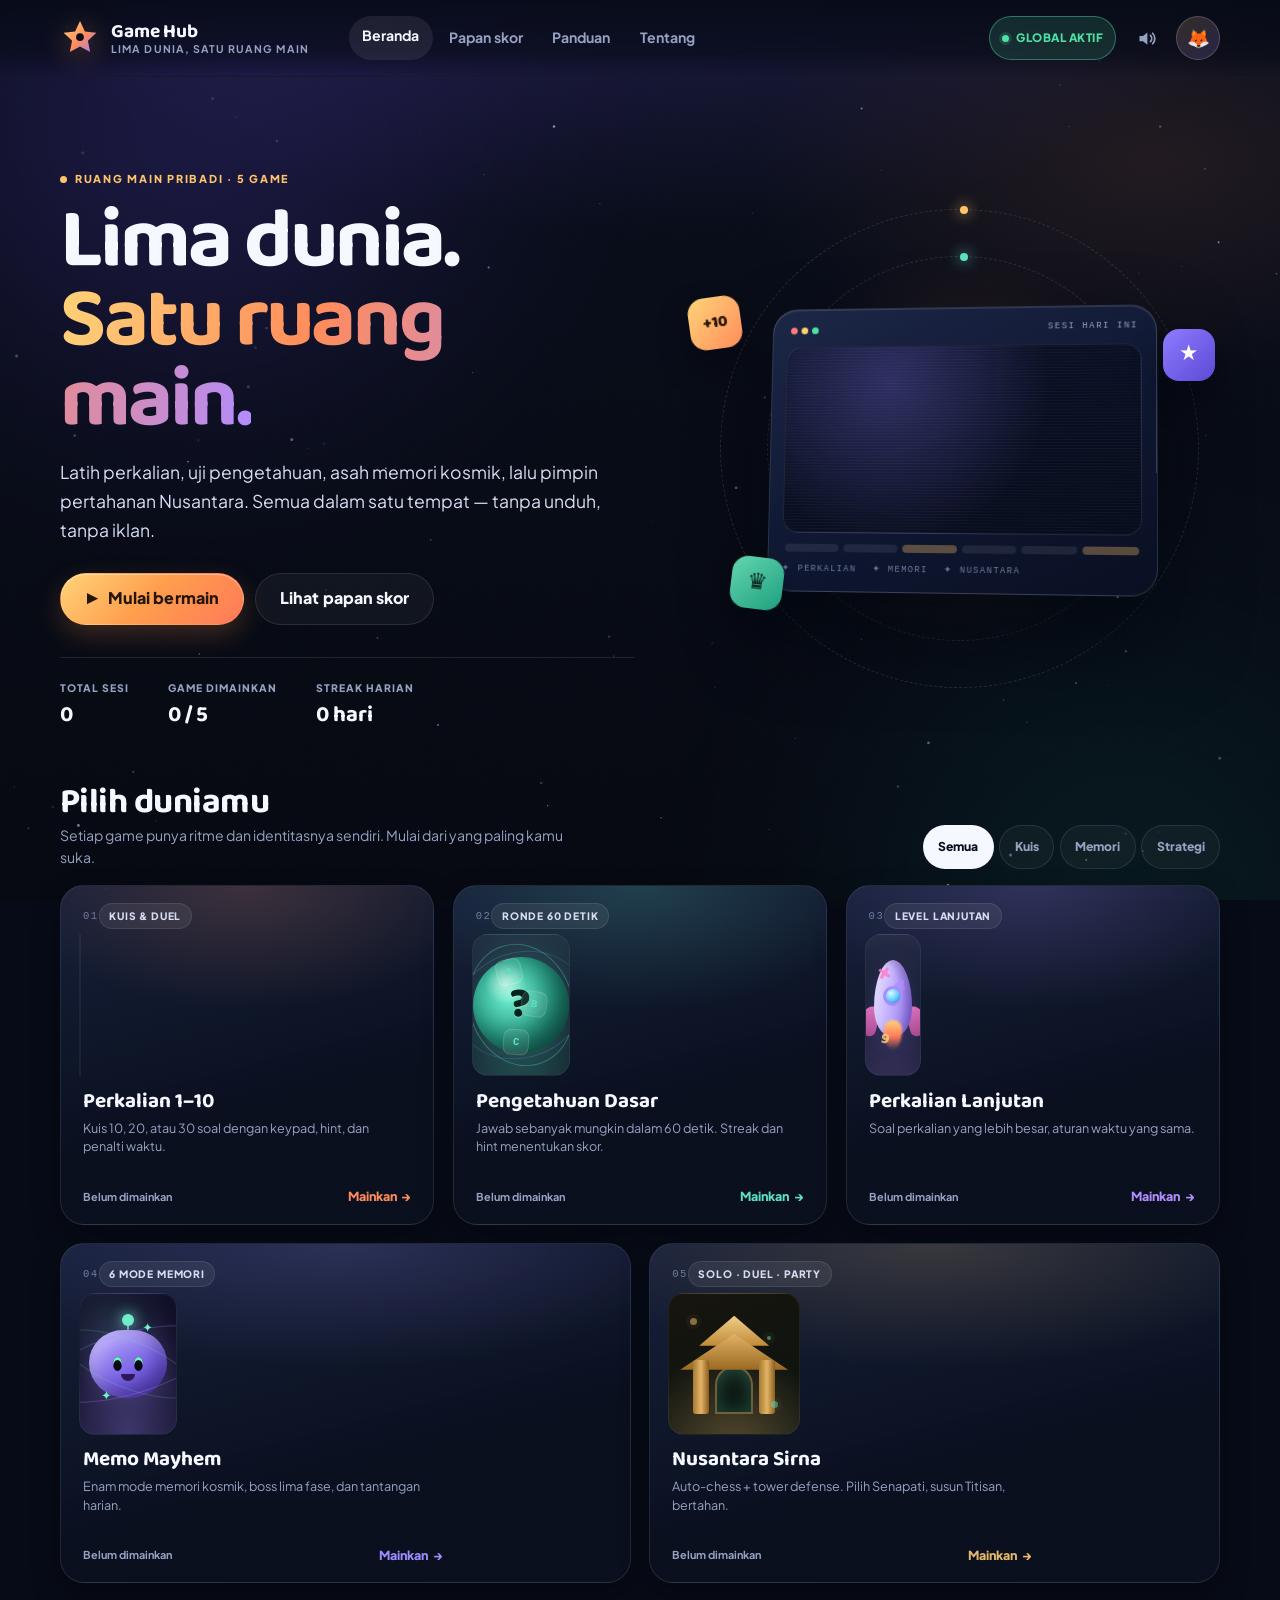
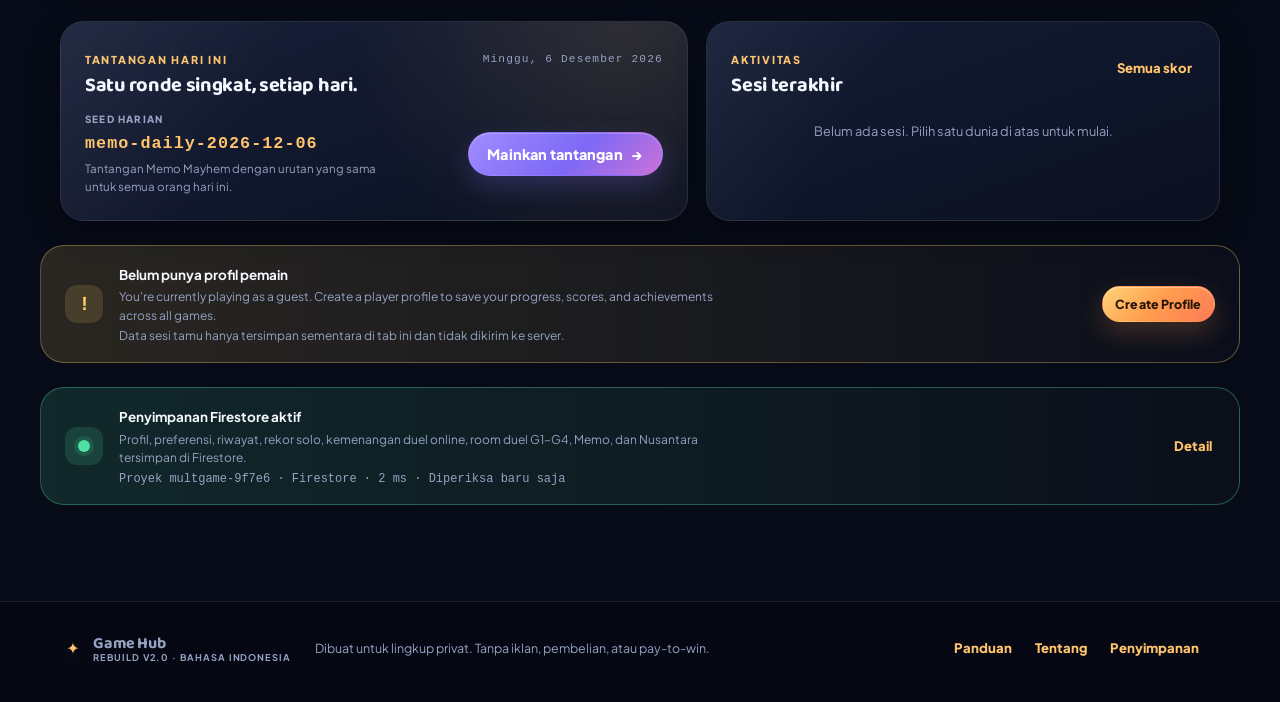
==== harness-g1g3.html @ 6ff9df0c "Rebuild Game Hub: Firestore-only user data, remove local duels" ====
<!DOCTYPE html>
<html lang="id">
<head>
  <meta charset="utf-8">
  <meta name="viewport" content="width=device-width, initial-scale=1, viewport-fit=cover">
  <meta name="theme-color" content="#070b17">
  <meta name="description" content="Game Hub — lima game edukasi dan hiburan dalam satu ruang main. Perkalian, pengetahuan dasar, memori kosmik, dan strategi Nusantara.">
  <title>Game Hub — Lima Dunia, Satu Ruang Main</title>
  <link rel="preconnect" href="https://fonts.googleapis.com">
  <link rel="preconnect" href="https://fonts.gstatic.com" crossorigin>
  <link href="https://fonts.googleapis.com/css2?family=Baloo+2:wght@500;600;700;800&family=Plus+Jakarta+Sans:ital,wght@0,400;0,500;0,600;0,700;0,800;1,500&display=swap" rel="stylesheet">
  <link rel="stylesheet" href="css/tokens.css?v=stub-1795631000001">
  <link rel="stylesheet" href="css/base.css?v=stub-1795631000001">
  <link rel="stylesheet" href="css/components.css?v=stub-1795631000001">
  <link rel="stylesheet" href="css/hub.css?v=stub-1795631000001">
  <link rel="stylesheet" href="css/quiz.css?v=stub-1795631000001">
  <link rel="stylesheet" href="css/memo.css?v=stub-1795631000001">
  <link rel="stylesheet" href="css/nusantara.css?v=stub-1795631000001">
</head>
<body>
  <a class="skip-link" href="#main">Lewati ke konten utama</a>

  <div class="ambient" aria-hidden="true">
    <canvas id="starfield" class="ambient__canvas"></canvas>
    <div class="ambient__aurora ambient__aurora--one"></div>
    <div class="ambient__aurora ambient__aurora--two"></div>
    <div class="ambient__grain"></div>
  </div>

  <header class="site-head" id="siteHead">
    <div class="site-head__inner">
      <a class="brand" href="#/" data-nav="hub" aria-label="Game Hub, kembali ke beranda">
        <span class="brand__mark" aria-hidden="true">
          <svg viewBox="0 0 48 48" role="img" aria-hidden="true">
            <defs>
              <linearGradient id="brandGrad" x1="0" y1="0" x2="1" y2="1">
                <stop offset="0" stop-color="#ffd479"/>
                <stop offset=".55" stop-color="#ff8c5b"/>
                <stop offset="1" stop-color="#9b7bff"/>
              </linearGradient>
            </defs>
            <path d="M24 3.5l5.9 12.6 13.8 1.7-10.2 9.5 2.7 13.6L24 34.3l-12.2 6.6 2.7-13.6L4.3 17.8l13.8-1.7L24 3.5z" fill="url(#brandGrad)"/>
            <circle cx="24" cy="23" r="4.6" fill="#0a0f20"/>
          </svg>
        </span>
        <span class="brand__type">
          <strong>Game Hub</strong>
          <small>Lima dunia, satu ruang main</small>
        </span>
      </a>
      <nav class="site-nav" aria-label="Navigasi utama">
        <a href="#/" data-nav="hub" class="site-nav__link is-active">Beranda</a>
        <button class="site-nav__link" type="button" data-open="leaderboards">Papan skor</button>
        <button class="site-nav__link" type="button" data-open="lontar">Panduan</button>
        <button class="site-nav__link" type="button" data-open="about">Tentang</button>
      </nav>
      <div class="site-head__actions">
        <button class="mode-chip" type="button" id="cloudChip" data-open="cloud-status" data-state="connecting" title="Status penyimpanan global" aria-label="Status penyimpanan: menghubungkan">
          <span class="mode-chip__dot" aria-hidden="true"></span>
          <span class="mode-chip__label" data-cloud-label>Menghubungkan…</span>
        </button>
        <button class="icon-btn" type="button" id="soundToggle" aria-label="Matikan suara" aria-pressed="true" title="Suara">
          <svg class="icon icon--sound-on" viewBox="0 0 24 24" aria-hidden="true"><path d="M4 9v6h4l5 4V5L8 9H4z" fill="currentColor"/><path d="M16.5 8.5a5 5 0 010 7M19 6a8.5 8.5 0 010 12" fill="none" stroke="currentColor" stroke-width="2" stroke-linecap="round"/></svg>
          <svg class="icon icon--sound-off" viewBox="0 0 24 24" aria-hidden="true"><path d="M4 9v6h4l5 4V5L8 9H4z" fill="currentColor"/><path d="M16 9l5 6m0-6l-5 6" fill="none" stroke="currentColor" stroke-width="2" stroke-linecap="round"/></svg>
        </button>
        <button class="avatar-btn" type="button" id="profileButton" aria-label="Profil pemain" title="Profil">
          <span id="profileAvatar">🦊</span>
        </button>
      </div>
    </div>
  </header>

  <main id="main" tabindex="-1">
    <!-- ===== HUB ===== -->
    <section class="view view--hub" id="view-hub" data-view="hub" aria-labelledby="hubTitle">
      <div class="hub-hero">
        <div class="hub-hero__copy">
          <div class="eyebrow"><span class="eyebrow__pulse"></span> Ruang main pribadi · 5 game</div>
          <h1 id="hubTitle">Lima dunia.<br><span class="text-gradient">Satu ruang main.</span></h1>
          <p class="hub-hero__lead">Latih perkalian, uji pengetahuan, asah memori kosmik, lalu pimpin pertahanan Nusantara. Semua dalam satu tempat — tanpa unduh, tanpa iklan.</p>
          <div class="hub-hero__actions">
            <button class="btn btn--primary btn--lg" type="button" data-resume>
              <span class="btn__icon" aria-hidden="true">▶</span>
              <span data-resume-label>Mulai bermain</span>
            </button>
            <button class="btn btn--ghost btn--lg" type="button" data-open="leaderboards">Lihat papan skor</button>
          </div>
          <dl class="hero-stats" id="heroStats">
            <div><dt>Total sesi</dt><dd>0</dd></div>
            <div><dt>Game dimainkan</dt><dd>0 / 5</dd></div>
            <div><dt>Streak harian</dt><dd>0 hari</dd></div>
          </dl>
        </div>
        <div class="hub-hero__stage" aria-hidden="true">
          <div class="orbit orbit--a"><span class="orbit__dot"></span></div>
          <div class="orbit orbit--b"><span class="orbit__dot"></span></div>
          <div class="hero-console">
            <div class="hero-console__top">
              <span class="hero-console__lights"><i></i><i></i><i></i></span>
              <span class="hero-console__tag">SESI HARI INI</span>
            </div>
            <div class="hero-console__screen">
              <div class="hero-console__step" data-stage="1">
                <span class="hero-console__num">7 × 8</span>
                <span class="hero-console__hint">= ?</span>
              </div>
              <div class="hero-console__step" data-stage="2">
                <div class="mini-memory">
                  <i class="mini-memory__cell" style="--c:#ff8a5b">◆</i>
                  <i class="mini-memory__cell" style="--c:#7ee0c2">●</i>
                  <i class="mini-memory__cell" style="--c:#9b7bff">▲</i>
                  <i class="mini-memory__cell" style="--c:#ffd166">★</i>
                </div>
              </div>
              <div class="hero-console__step" data-stage="3">
                <div class="mini-board">
                  <i></i><i class="mini-board__path"></i><i></i>
                  <i class="mini-board__path"></i><i class="mini-board__unit">S</i><i class="mini-board__path"></i>
                  <i></i><i class="mini-board__path"></i><i class="mini-board__core">♜</i>
                </div>
              </div>
            </div>
            <div class="hero-console__pad">
              <span></span><span></span><span></span><span></span><span></span><span></span>
            </div>
            <div class="hero-console__marquee">
              <span>✦ PERKALIAN</span><span>✦ MEMORI</span><span>✦ NUSANTARA</span>
            </div>
          </div>
          <div class="floating-token floating-token--one">+10</div>
          <div class="floating-token floating-token--two">★</div>
          <div class="floating-token floating-token--three">♛</div>
        </div>
      </div>

      <div class="hub-section-head">
        <div>
          <h2>Pilih duniamu</h2>
          <p>Setiap game punya ritme dan identitasnya sendiri. Mulai dari yang paling kamu suka.</p>
        </div>
        <div class="filter-tabs" role="tablist" aria-label="Filter game">
          <button class="chip is-active" type="button" data-filter="all" role="tab" aria-selected="true">Semua</button>
          <button class="chip" type="button" data-filter="kuis" role="tab" aria-selected="false">Kuis</button>
          <button class="chip" type="button" data-filter="memori" role="tab" aria-selected="false">Memori</button>
          <button class="chip" type="button" data-filter="strategi" role="tab" aria-selected="false">Strategi</button>
        </div>
      </div>

      <div class="game-grid" id="gameGrid">
        <button class="game-card game-card--multiply" type="button" data-game="multiply" data-category="kuis">
          <span class="game-card__glow" aria-hidden="true"></span>
          <span class="game-card__top">
            <span class="game-card__index">01</span>
            <span class="badge">Kuis &amp; Duel</span>
          </span>
          <span class="game-card__art game-card__art--multiply" aria-hidden="true">
            <span class="num-tile num-tile--a">7</span>
            <span class="num-tile num-tile--b">×</span>
            <span class="num-tile num-tile--c">8</span>
            <span class="num-tile num-tile--d">?</span>
          </span>
          <span class="game-card__body">
            <span class="game-card__title">Perkalian 1–10</span>
            <span class="game-card__desc">Kuis 10, 20, atau 30 soal dengan keypad, hint, dan penalti waktu.</span>
            <span class="game-card__meta">
              <span class="game-card__stat" data-stat="multiply">Belum dimainkan</span>
              <span class="game-card__cta">Mainkan <span aria-hidden="true">→</span></span>
            </span>
          </span>
        </button>

        <button class="game-card game-card--knowledge" type="button" data-game="knowledge" data-category="kuis">
          <span class="game-card__glow" aria-hidden="true"></span>
          <span class="game-card__top">
            <span class="game-card__index">02</span>
            <span class="badge">Ronde 60 detik</span>
          </span>
          <span class="game-card__art game-card__art--knowledge" aria-hidden="true">
            <span class="globe"><span class="globe__ring"></span><span class="globe__mark">?</span></span>
            <span class="orbit-chip orbit-chip--one">A</span>
            <span class="orbit-chip orbit-chip--two">B</span>
            <span class="orbit-chip orbit-chip--three">C</span>
          </span>
          <span class="game-card__body">
            <span class="game-card__title">Pengetahuan Dasar</span>
            <span class="game-card__desc">Jawab sebanyak mungkin dalam 60 detik. Streak dan hint menentukan skor.</span>
            <span class="game-card__meta">
              <span class="game-card__stat" data-stat="knowledge">Belum dimainkan</span>
              <span class="game-card__cta">Mainkan <span aria-hidden="true">→</span></span>
            </span>
          </span>
        </button>

        <button class="game-card game-card--advmath" type="button" data-game="advmath" data-category="kuis">
          <span class="game-card__glow" aria-hidden="true"></span>
          <span class="game-card__top">
            <span class="game-card__index">03</span>
            <span class="badge">Level lanjutan</span>
          </span>
          <span class="game-card__art game-card__art--advmath" aria-hidden="true">
            <span class="rocket">
              <span class="rocket__body"></span>
              <span class="rocket__window"></span>
              <span class="rocket__fin rocket__fin--l"></span>
              <span class="rocket__fin rocket__fin--r"></span>
              <span class="rocket__flame"></span>
            </span>
            <span class="spark spark--1">×</span>
            <span class="spark spark--2">9</span>
            <span class="spark spark--3">4</span>
          </span>
          <span class="game-card__body">
            <span class="game-card__title">Perkalian Lanjutan</span>
            <span class="game-card__desc">Soal perkalian yang lebih besar, aturan waktu yang sama.</span>
            <span class="game-card__meta">
              <span class="game-card__stat" data-stat="advmath">Belum dimainkan</span>
              <span class="game-card__cta">Mainkan <span aria-hidden="true">→</span></span>
            </span>
          </span>
        </button>

        <button class="game-card game-card--memo" type="button" data-game="memo" data-category="memori">
          <span class="game-card__glow" aria-hidden="true"></span>
          <span class="game-card__top">
            <span class="game-card__index">04</span>
            <span class="badge">6 mode memori</span>
          </span>
          <span class="game-card__art game-card__art--memo" aria-hidden="true">
            <span class="mimo mimo--card">
              <span class="mimo__antenna"></span>
              <span class="mimo__body"><i class="mimo__eye"></i><i class="mimo__eye"></i><i class="mimo__mouth"></i></span>
            </span>
            <span class="memo-orbit memo-orbit--a"></span>
            <span class="memo-orbit memo-orbit--b"></span>
            <span class="memo-star memo-star--a">✦</span>
            <span class="memo-star memo-star--b">✦</span>
          </span>
          <span class="game-card__body">
            <span class="game-card__title">Memo Mayhem</span>
            <span class="game-card__desc">Enam mode memori kosmik, boss lima fase, dan tantangan harian.</span>
            <span class="game-card__meta">
              <span class="game-card__stat" data-stat="memo">Belum dimainkan</span>
              <span class="game-card__cta">Mainkan <span aria-hidden="true">→</span></span>
            </span>
          </span>
        </button>

        <button class="game-card game-card--nusantara" type="button" data-game="nusantara" data-category="strategi">
          <span class="game-card__glow" aria-hidden="true"></span>
          <span class="game-card__top">
            <span class="game-card__index">05</span>
            <span class="badge">Solo · Duel · Party</span>
          </span>
          <span class="game-card__art game-card__art--nusantara" aria-hidden="true">
            <span class="gate">
              <span class="gate__roof gate__roof--top"></span>
              <span class="gate__roof gate__roof--mid"></span>
              <span class="gate__pillar gate__pillar--l"></span>
              <span class="gate__pillar gate__pillar--r"></span>
              <span class="gate__door"></span>
            </span>
            <span class="batik-dot batik-dot--a"></span>
            <span class="batik-dot batik-dot--b"></span>
            <span class="batik-dot batik-dot--c"></span>
          </span>
          <span class="game-card__body">
            <span class="game-card__title">Nusantara Sirna</span>
            <span class="game-card__desc">Auto-chess + tower defense. Pilih Senapati, susun Titisan, bertahan.</span>
            <span class="game-card__meta">
              <span class="game-card__stat" data-stat="nusantara">Belum dimainkan</span>
              <span class="game-card__cta">Mainkan <span aria-hidden="true">→</span></span>
            </span>
          </span>
        </button>
      </div>

      <div class="hub-lower">
        <section class="panel panel--daily" aria-labelledby="dailyTitle">
          <div class="panel__head">
            <div>
              <span class="eyebrow">Tantangan hari ini</span>
              <h3 id="dailyTitle">Satu ronde singkat, setiap hari.</h3>
            </div>
            <span class="daily-date" id="dailyDate">—</span>
          </div>
          <div class="daily-body">
            <div class="daily-seed">
              <span class="daily-seed__label">Seed harian</span>
              <strong id="dailySeed">—</strong>
              <span class="daily-seed__note">Tantangan Memo Mayhem dengan urutan yang sama untuk semua orang hari ini.</span>
            </div>
            <button class="btn btn--accent" type="button" data-daily-memo>Mainkan tantangan <span aria-hidden="true">→</span></button>
          </div>
        </section>

        <section class="panel panel--recent" aria-labelledby="recentTitle">
          <div class="panel__head">
            <div>
              <span class="eyebrow">Aktivitas</span>
              <h3 id="recentTitle">Sesi terakhir</h3>
            </div>
            <button class="text-btn" type="button" data-open="leaderboards">Semua skor</button>
          </div>
          <ul class="recent-list" id="recentList">
            <li class="empty-inline">Belum ada sesi. Pilih satu dunia di atas untuk mulai.</li>
          </ul>
        </section>
      </div>

      <section class="hub-note guest-banner" aria-label="Profil pemain" data-guest-banner hidden>
        <div class="hub-note__icon guest-banner__icon" aria-hidden="true">!</div>
        <div>
          <strong>Belum punya profil pemain</strong>
          <p>You're currently playing as a guest. Create a player profile to save your progress, scores, and achievements across all games.</p>
          <p class="tiny muted">Data sesi tamu hanya tersimpan sementara di tab ini dan tidak dikirim ke server.</p>
        </div>
        <button class="btn btn--primary btn--sm" type="button" data-open="create-profile" data-gh-create-profile>Create Profile</button>
      </section>

      <section class="hub-note identity-banner" aria-label="Profil aktif" data-registered-banner hidden>
        <div class="hub-note__icon identity-banner__avatar" aria-hidden="true" data-gh-identity-avatar>🦊</div>
        <div>
          <strong>Profil aktif · <span data-gh-identity-name>Pemain</span></strong>
          <p class="tiny muted">Identitas ini dipakai otomatis di semua game, papan skor, dan statistik.</p>
        </div>
        <button class="text-btn" type="button" data-open="profile">Kelola profil</button>
      </section>

      <section class="hub-note cloud-banner" aria-label="Status penyimpanan global" data-cloud-banner data-state="connecting">
        <div class="hub-note__icon" aria-hidden="true"><span class="cloud-banner__dot"></span></div>
        <div>
          <strong data-cloud-title>Penyimpanan global: menghubungkan…</strong>
          <p data-cloud-desc>Skor tetap aman di perangkat ini. Koneksi ke Firestore sedang diperiksa.</p>
          <p class="tiny muted cloud-banner__meta" data-cloud-meta>Proyek multgame-9f7e6 · Firebase Firestore</p>
        </div>
        <button class="text-btn" type="button" data-open="cloud-status">Detail</button>
      </section>
    </section>

    <!-- ===== GAME VIEWS (diisi oleh modul game) ===== -->
    <section class="view view--game" id="view-multiply" data-view="multiply" aria-label="Perkalian 1–10" hidden></section>
    <section class="view view--game" id="view-knowledge" data-view="knowledge" aria-label="Pengetahuan Dasar" hidden></section>
    <section class="view view--game" id="view-advmath" data-view="advmath" aria-label="Perkalian 1–10 Lanjutan" hidden></section>
    <section class="view view--game" id="view-memo" data-view="memo" aria-label="Memo Mayhem: Cosmic Recall" hidden></section>
    <section class="view view--game view--nusantara" id="view-nusantara" data-view="nusantara" aria-label="Nusantara Sirna" hidden></section>
  </main>

  <footer class="site-foot">
    <div class="site-foot__inner">
      <span class="brand brand--small">
        <span class="brand__mark" aria-hidden="true">✦</span>
        <span class="brand__type"><strong>Game Hub</strong><small>Rebuild v2.0 · Bahasa Indonesia</small></span>
      </span>
      <p>Dibuat untuk lingkup privat. Tanpa iklan, pembelian, atau pay-to-win.</p>
      <div class="site-foot__links">
        <button class="text-btn" type="button" data-open="lontar">Panduan</button>
        <button class="text-btn" type="button" data-open="about">Tentang</button>
        <button class="text-btn" type="button" data-open="cloud-status">Penyimpanan</button>
      </div>
    </div>
  </footer>

  <div class="toast-stack" id="toastStack" role="status" aria-live="polite"></div>
  <div id="modalRoot"></div>

  <script src="js/core/util.js?v=stub-1795631000001"></script>
  <script src="js/core/audio.js?v=stub-1795631000001"></script>
  <script src="js/core/firebase-config.js?v=stub-1795631000001"></script>
  <!-- Stub harus dipasang sebelum cloud agar adapter memakai window.firebase buatan uji. -->
  <script src="tools/stub-cloud.js"></script>
  <script>
  (function () {
    var params = new URLSearchParams(location.search);
    if (params.get('registered') !== '1') return;
    var uid = params.get('uid') || 'stub-' + Math.random().toString(36).slice(2, 8);
    if (!window.__stubAuthUser) window.__stubAuthUser = { uid: uid };
    window.__stubDocs['players/' + uid] = {
      uid: uid,
      displayName: 'Uji Pemain',
      name: 'Uji Pemain',
      avatar: '🦊',
      registered: true,
      createdAt: new Date().toISOString()
    };
  })();
  </script>
  <script src="js/core/cloud.js?v=stub-1795631000001"></script>
  <script src="js/core/store.js?v=stub-1795631000001"></script>
  <script src="js/core/identity.js?v=stub-1795631000001"></script>
  <script src="js/core/ui.js?v=stub-1795631000001"></script>
  <script>window.GH.ui.countdown=function(){return Promise.resolve();};window.GH.ui.confetti=function(){};</script>
  <script src="js/core/profile-ui.js?v=stub-1795631000001"></script>
  <script src="js/core/room.js?v=stub-1795631000001"></script>
  <script src="js/core/router.js?v=stub-1795631000001"></script>
  <script src="js/data/knowledge.js?v=stub-1795631000001"></script>
  <script src="js/data/advmath.js?v=stub-1795631000001"></script>
  <script src="js/data/nusantara-data.js?v=stub-1795631000001"></script>
  <script src="js/data/ns-schema.js?v=stub-1795631000001"></script>
  <script src="js/data/ns-data.js?v=stub-1795631000001"></script>
  <script src="js/data/ns-rng.js?v=stub-1795631000001"></script>
  <script src="js/data/ns-core.js?v=stub-1795631000001"></script>
  <script src="js/data/ns-battle.js?v=stub-1795631000001"></script>
  <script src="js/data/ns-synergy.js?v=stub-1795631000001"></script>
  <script src="js/data/ns-match.js?v=stub-1795631000001"></script>
  <script src="js/data/ns-id.js?v=stub-1795631000001"></script>
  <script src="js/data/ns-view.js?v=stub-1795631000001"></script>
  <script src="js/game-quiz.js?v=stub-1795631000001"></script>
  <script src="js/data/memo-core.js?v=stub-1795631000001"></script>
  <script src="js/data/memo-data.js?v=stub-1795631000001"></script>
  <script src="js/game-memo.js?v=stub-1795631000001"></script>
  <script src="js/game-nusantara.js?v=stub-1795631000001"></script>
  <script src="js/app.js?v=stub-1795631000001"></script>
</body>
</html>
---- css/tokens.css ----
/* =========================================================
   Game Hub v2 · Design tokens
   ========================================================= */
:root {
  /* Type */
  --font-display: "Baloo 2", "Trebuchet MS", system-ui, sans-serif;
  --font-body: "Plus Jakarta Sans", "Segoe UI", system-ui, -apple-system, sans-serif;
  --font-mono: "Cascadia Code", "SFMono-Regular", ui-monospace, monospace;

  /* Core palette */
  --bg: #070b17;
  --bg-deep: #040711;
  --bg-soft: #0b1122;
  --surface: #111a31;
  --surface-2: #182342;
  --surface-3: #202d52;
  --surface-glass: rgba(18, 27, 51, 0.72);
  --surface-glass-strong: rgba(20, 30, 57, 0.92);
  --text: #f6f8ff;
  --text-soft: #d7def3;
  --muted: #95a2c2;
  --muted-2: #6f7c9e;
  --line: rgba(255, 255, 255, 0.10);
  --line-strong: rgba(255, 255, 255, 0.18);

  /* Brand */
  --brand: #ffc46b;
  --brand-strong: #ffab3d;
  --brand-soft: rgba(255, 196, 107, 0.14);
  --accent: #8d7bff;
  --accent-2: #ff79c6;
  --accent-soft: rgba(141, 123, 255, 0.16);

  /* Semantic */
  --success: #4fe0a6;
  --success-soft: rgba(79, 224, 166, 0.14);
  --danger: #ff7188;
  --danger-soft: rgba(255, 113, 136, 0.14);
  --warning: #ffd166;
  --warning-soft: rgba(255, 209, 102, 0.14);
  --info: #62c9ff;
  --info-soft: rgba(98, 201, 255, 0.14);

  /* Game identities */
  --g1: #ff8a5b;
  --g1-2: #ffc46b;
  --g1-soft: rgba(255, 138, 91, 0.14);
  --g2: #5de0c2;
  --g2-2: #62c9ff;
  --g2-soft: rgba(93, 224, 194, 0.14);
  --g3: #b18cff;
  --g3-2: #ff79c6;
  --g3-soft: rgba(177, 140, 255, 0.14);
  --g4: #9d8cff;
  --g4-2: #6cf5c8;
  --g4-soft: rgba(157, 140, 255, 0.14);
  --g5: #e6b86a;
  --g5-2: #63d6b0;
  --g5-soft: rgba(230, 184, 106, 0.14);

  /* Spacing */
  --sp-1: 0.25rem;
  --sp-2: 0.5rem;
  --sp-3: 0.75rem;
  --sp-4: 1rem;
  --sp-5: 1.5rem;
  --sp-6: 2rem;
  --sp-7: 3rem;
  --sp-8: 4rem;

  /* Radius */
  --r-xs: 8px;
  --r-sm: 12px;
  --r-md: 16px;
  --r-lg: 24px;
  --r-xl: 32px;
  --r-pill: 999px;

  /* Elevation */
  --shadow-sm: 0 2px 8px rgba(0, 0, 0, 0.22);
  --shadow-md: 0 12px 30px rgba(0, 0, 0, 0.32);
  --shadow-lg: 0 28px 70px rgba(2, 6, 18, 0.55);
  --shadow-glow: 0 0 0 1px rgba(255, 255, 255, 0.06), 0 18px 50px rgba(0, 0, 0, 0.36);

  /* Motion */
  --dur-1: 100ms;
  --dur-2: 160ms;
  --dur-3: 250ms;
  --dur-4: 350ms;
  --ease-out: cubic-bezier(0.22, 1, 0.36, 1);
  --ease-in-out: cubic-bezier(0.65, 0, 0.35, 1);
  --ease-spring: cubic-bezier(0.34, 1.56, 0.64, 1);

  /* Layout */
  --container: 1240px;
  --head-h: 76px;
  --safe-top: env(safe-area-inset-top, 0px);
  --safe-bottom: env(safe-area-inset-bottom, 0px);
  --safe-left: env(safe-area-inset-left, 0px);
  --safe-right: env(safe-area-inset-right, 0px);

  /* Layers */
  --z-ambient: 0;
  --z-content: 10;
  --z-head: 50;
  --z-toast: 90;
  --z-modal: 100;

  color-scheme: dark;
}

/* Theme scope helper */
[data-theme="multiply"] { --theme: var(--g1); --theme-2: var(--g1-2); --theme-soft: var(--g1-soft); }
[data-theme="knowledge"] { --theme: var(--g2); --theme-2: var(--g2-2); --theme-soft: var(--g2-soft); }
[data-theme="advmath"] { --theme: var(--g3); --theme-2: var(--g3-2); --theme-soft: var(--g3-soft); }
[data-theme="memo"] { --theme: var(--g4); --theme-2: var(--g4-2); --theme-soft: var(--g4-soft); }
[data-theme="nusantara"] { --theme: var(--g5); --theme-2: var(--g5-2); --theme-soft: var(--g5-soft); }
[data-theme="hub"] { --theme: var(--brand); --theme-2: var(--accent); --theme-soft: var(--brand-soft); }

/* Reduced motion */
@media (prefers-reduced-motion: reduce) {
  :root {
    --dur-1: 0ms;
    --dur-2: 0ms;
    --dur-3: 0ms;
    --dur-4: 0ms;
  }
}

html[data-reduced-motion="true"] {
  --dur-1: 0ms;
  --dur-2: 0ms;
  --dur-3: 0ms;
  --dur-4: 0ms;
}
html[data-reduced-motion="true"] *,
html[data-reduced-motion="true"] *::before,
html[data-reduced-motion="true"] *::after {
  animation-duration: 0.001ms !important;
  animation-iteration-count: 1 !important;
  transition-duration: 0.001ms !important;
  scroll-behavior: auto !important;
}
---- css/base.css ----
/* =========================================================
   Game Hub v2 · Base & shell
   ========================================================= */
*, *::before, *::after { box-sizing: border-box; }
* { margin: 0; }
html { -webkit-text-size-adjust: 100%; scroll-behavior: smooth; }
body {
  min-height: 100vh;
  min-height: 100dvh;
  background: var(--bg);
  color: var(--text);
  font-family: var(--font-body);
  font-size: 16px;
  line-height: 1.55;
  overflow-x: hidden;
  -webkit-font-smoothing: antialiased;
  text-rendering: optimizeLegibility;
}
img, svg, canvas { display: block; max-width: 100%; }
button, input, select, textarea { font: inherit; color: inherit; }
button { cursor: pointer; background: none; border: 0; }
a { color: inherit; text-decoration: none; }
ul, ol { list-style: none; padding: 0; }
h1, h2, h3, h4, .font-display {
  font-family: var(--font-display);
  line-height: 1.04;
  letter-spacing: -0.015em;
  font-weight: 700;
}
p { max-width: 68ch; }
::selection { background: rgba(255, 196, 107, 0.3); }

:focus-visible {
  outline: 3px solid var(--brand);
  outline-offset: 3px;
  border-radius: 6px;
}
:focus:not(:focus-visible) { outline: none; }

.skip-link {
  position: fixed;
  top: -60px;
  left: 16px;
  z-index: 999;
  padding: 10px 16px;
  border-radius: var(--r-sm);
  background: var(--brand);
  color: #20160a;
  font-weight: 800;
  transition: top var(--dur-2) var(--ease-out);
}
.skip-link:focus { top: 12px; }

/* ---------- Ambient background ---------- */
.ambient {
  position: fixed;
  inset: 0;
  z-index: var(--z-ambient);
  overflow: hidden;
  pointer-events: none;
  background:
    radial-gradient(ellipse 80% 55% at 50% -10%, rgba(93, 70, 190, 0.30), transparent 65%),
    radial-gradient(ellipse 45% 35% at 90% 18%, rgba(255, 138, 91, 0.10), transparent 70%),
    linear-gradient(180deg, #080d1b 0%, #060a14 60%, #050810 100%);
}
.ambient__canvas { position: absolute; inset: 0; width: 100%; height: 100%; opacity: 0.9; }
.ambient__aurora {
  position: absolute;
  width: 60vw;
  height: 60vw;
  border-radius: 50%;
  filter: blur(100px);
  opacity: 0.30;
}
.ambient__aurora--one {
  top: -20vw;
  left: -15vw;
  background: radial-gradient(circle, #5b3ec9 0%, transparent 70%);
}
.ambient__aurora--two {
  bottom: -30vw;
  right: -18vw;
  background: radial-gradient(circle, #0f7e7a 0%, transparent 70%);
  opacity: 0.18;
}
.ambient__grain {
  position: absolute;
  inset: 0;
  opacity: 0.025;
  background-image: url("data:image/svg+xml,%3Csvg xmlns='http://www.w3.org/2000/svg' width='120' height='120'%3E%3Cfilter id='n'%3E%3CfeTurbulence type='fractalNoise' baseFrequency='.9' numOctaves='3'/%3E%3C/filter%3E%3Crect width='120' height='120' filter='url(%23n)' opacity='.8'/%3E%3C/svg%3E");
}

/* ---------- Shell ---------- */
#app { position: relative; z-index: var(--z-content); min-height: 100dvh; display: flex; flex-direction: column; }
main { flex: 1; outline: none; }
.view { animation: viewIn var(--dur-3) var(--ease-out) both; }
.view[hidden] { display: none !important; }
@keyframes viewIn {
  from { opacity: 0; transform: translateY(10px); }
  to { opacity: 1; transform: none; }
}

.wrap {
  width: 100%;
  max-width: var(--container);
  margin-inline: auto;
  padding-inline: clamp(1rem, 3.5vw, 2.5rem);
}

/* ---------- Header ---------- */
.site-head {
  position: sticky;
  top: 0;
  z-index: var(--z-head);
  padding-top: var(--safe-top);
  background: linear-gradient(180deg, rgba(7, 11, 23, 0.92), rgba(7, 11, 23, 0.60) 70%, transparent);
  backdrop-filter: blur(18px);
  -webkit-backdrop-filter: blur(18px);
  border-bottom: 1px solid rgba(255, 255, 255, 0.055);
}
.site-head__inner {
  max-width: var(--container);
  margin-inline: auto;
  min-height: var(--head-h);
  padding-inline: clamp(1rem, 3.5vw, 2.5rem);
  display: flex;
  align-items: center;
  gap: clamp(0.75rem, 2.5vw, 2rem);
}
.brand { display: inline-flex; align-items: center; gap: 0.7rem; flex: none; min-height: 44px; }
.brand__mark { width: 40px; height: 40px; display: grid; place-items: center; filter: drop-shadow(0 4px 14px rgba(255, 170, 70, 0.35)); }
.brand__mark svg { width: 100%; height: 100%; }
.brand__type { display: flex; flex-direction: column; line-height: 1.08; }
.brand__type strong { font-family: var(--font-display); font-size: 1.2rem; letter-spacing: -0.01em; }
.brand__type small { font-size: 0.66rem; letter-spacing: 0.10em; text-transform: uppercase; color: var(--muted); font-weight: 700; }
.brand--small { gap: 0.45rem; }
.brand--small .brand__mark { width: 26px; height: 26px; font-size: 1rem; color: var(--brand); }
.brand--small .brand__type strong { font-size: 1rem; }
.brand--small .brand__type small { font-size: 0.58rem; }

.site-nav { display: flex; align-items: center; gap: 0.15rem; margin-left: 0.5rem; }
.site-nav__link {
  min-height: 44px;
  padding: 0.55rem 0.85rem;
  border-radius: var(--r-pill);
  color: var(--muted);
  font-size: 0.88rem;
  font-weight: 700;
  transition: color var(--dur-2), background var(--dur-2);
}
.site-nav__link:hover { color: var(--text); background: rgba(255, 255, 255, 0.06); }
.site-nav__link.is-active { color: var(--text); background: rgba(255, 255, 255, 0.08); }

.site-head__actions { display: flex; align-items: center; gap: 0.5rem; margin-left: auto; }
.mode-chip {
  display: inline-flex;
  align-items: center;
  gap: 0.45rem;
  min-height: 44px;
  padding: 0.4rem 0.75rem;
  border: 1px solid var(--line);
  border-radius: var(--r-pill);
  background: rgba(255, 255, 255, 0.035);
  color: var(--muted);
  font-size: 0.72rem;
  font-weight: 800;
  letter-spacing: 0.04em;
  text-transform: uppercase;
}
.mode-chip:hover { border-color: var(--line-strong); color: var(--text); }
.mode-chip__dot { width: 7px; height: 7px; flex: none; border-radius: 50%; background: var(--muted); box-shadow: 0 0 0 3px rgba(149, 162, 194, 0.12); }
.mode-chip[data-state="online"] { border-color: rgba(79, 224, 166, 0.42); background: var(--success-soft); color: var(--success); }
.mode-chip[data-state="online"] .mode-chip__dot { background: var(--success); box-shadow: 0 0 0 3px rgba(79, 224, 166, 0.16); }
.mode-chip[data-state="connecting"] { border-color: rgba(98, 201, 255, 0.38); background: var(--info-soft); color: var(--info); }
.mode-chip[data-state="connecting"] .mode-chip__dot { background: var(--info); box-shadow: 0 0 0 3px rgba(98, 201, 255, 0.16); animation: cloudPulse 1.4s ease-in-out infinite; }
.mode-chip[data-state="degraded"],
.mode-chip[data-state="offline"] { border-color: rgba(255, 209, 102, 0.38); background: var(--warning-soft); color: var(--warning); }
.mode-chip[data-state="degraded"] .mode-chip__dot,
.mode-chip[data-state="offline"] .mode-chip__dot { background: var(--warning); box-shadow: 0 0 0 3px rgba(255, 209, 102, 0.14); }
.mode-chip[data-state="error"] { border-color: rgba(255, 113, 136, 0.42); background: var(--danger-soft); color: var(--danger); }
.mode-chip[data-state="error"] .mode-chip__dot { background: var(--danger); box-shadow: 0 0 0 3px rgba(255, 113, 136, 0.15); }
.mode-chip[data-state="idle"],
.mode-chip[data-state="disabled"] { color: var(--muted); }
@keyframes cloudPulse {
  0%, 100% { opacity: 1; transform: scale(1); }
  50% { opacity: 0.5; transform: scale(0.7); }
}
.icon-btn {
  width: 44px; height: 44px;
  display: grid; place-items: center;
  border-radius: 50%;
  color: var(--muted);
  transition: color var(--dur-2), background var(--dur-2), transform var(--dur-1);
}
.icon-btn:hover { color: var(--text); background: rgba(255, 255, 255, 0.07); }
.icon-btn:active { transform: scale(0.93); }
.icon { width: 21px; height: 21px; }
.icon--sound-off { display: none; }
[data-sound="off"] .icon--sound-on { display: none; }
[data-sound="off"] .icon--sound-off { display: block; }
.avatar-btn {
  width: 44px; height: 44px;
  display: grid; place-items: center;
  border-radius: 50%;
  border: 1px solid var(--line-strong);
  background: linear-gradient(145deg, rgba(255, 196, 107, 0.18), rgba(141, 123, 255, 0.20));
  font-size: 1.15rem;
  line-height: 1;
  transition: transform var(--dur-2) var(--ease-spring), border-color var(--dur-2);
}
.avatar-btn:hover { transform: translateY(-2px); border-color: var(--brand); }

/* ---------- Footer ---------- */
.site-foot { border-top: 1px solid var(--line); margin-top: var(--sp-8); background: rgba(4, 7, 16, 0.5); }
.site-foot__inner {
  max-width: var(--container);
  margin-inline: auto;
  padding: var(--sp-5) clamp(1rem, 3.5vw, 2.5rem) calc(var(--sp-6) + var(--safe-bottom));
  display: flex;
  align-items: center;
  gap: var(--sp-5);
  flex-wrap: wrap;
  font-size: 0.78rem;
  color: var(--muted);
}
.site-foot__inner p { flex: 1 1 260px; }
.site-foot__links { display: flex; gap: 1rem; flex-wrap: wrap; }

/* ---------- Utilities ---------- */
.text-gradient {
  background: linear-gradient(100deg, #ffd479 0%, #ff8c5b 45%, #b18cff 100%);
  -webkit-background-clip: text;
  background-clip: text;
  color: transparent;
}
.eyebrow {
  display: inline-flex;
  align-items: center;
  gap: 0.5rem;
  font-size: 0.68rem;
  font-weight: 800;
  letter-spacing: 0.16em;
  text-transform: uppercase;
  color: var(--brand);
}
.eyebrow__pulse {
  width: 7px; height: 7px; border-radius: 50%;
  background: var(--brand);
  box-shadow: 0 0 0 0 rgba(255, 196, 107, 0.5);
  animation: pulse 2.2s infinite;
}
@keyframes pulse {
  0% { box-shadow: 0 0 0 0 rgba(255, 196, 107, 0.45); }
  70% { box-shadow: 0 0 0 8px rgba(255, 196, 107, 0); }
  100% { box-shadow: 0 0 0 0 rgba(255, 196, 107, 0); }
}
.muted { color: var(--muted); }
.small { font-size: 0.82rem; }
.tiny { font-size: 0.72rem; }
.mono { font-family: var(--font-mono); font-variant-numeric: tabular-nums; }
.nowrap { white-space: nowrap; }
.sr-only {
  position: absolute; width: 1px; height: 1px; padding: 0; margin: -1px;
  overflow: hidden; clip: rect(0, 0, 0, 0); white-space: nowrap; border: 0;
}
.scroll-x { overflow-x: auto; scrollbar-width: thin; }
.stack { display: flex; flex-direction: column; gap: var(--sp-4); }
.row { display: flex; align-items: center; gap: var(--sp-3); flex-wrap: wrap; }
.spread { display: flex; align-items: center; justify-content: space-between; gap: var(--sp-4); }
.grow { flex: 1; }

@media (max-width: 900px) {
  .site-nav { display: none; }
  .mode-chip__label { display: none; }
  .mode-chip { min-width: 44px; padding: 0.4rem 0.5rem; justify-content: center; }
}
@media (max-width: 520px) {
  .brand__type small { display: none; }
  .site-head__inner { gap: 0.5rem; }
  .site-foot__inner { gap: 0.75rem; }
}
---- css/components.css ----
/* =========================================================
   Game Hub v2 · Shared components
   ========================================================= */

/* ---------- Buttons ---------- */
.btn {
  --btn-bg: var(--surface-2);
  --btn-fg: var(--text);
  --btn-border: transparent;
  position: relative;
  display: inline-flex;
  align-items: center;
  justify-content: center;
  gap: 0.55rem;
  min-height: 44px;
  padding: 0.65rem 1.15rem;
  border: 1px solid var(--btn-border);
  border-radius: var(--r-pill);
  background: var(--btn-bg);
  color: var(--btn-fg);
  font-weight: 800;
  font-size: 0.9rem;
  line-height: 1.15;
  letter-spacing: 0.005em;
  text-align: center;
  transition: transform var(--dur-1) var(--ease-out), filter var(--dur-2), background var(--dur-2), border-color var(--dur-2), box-shadow var(--dur-2);
  user-select: none;
  -webkit-tap-highlight-color: transparent;
}
.btn:hover { filter: brightness(1.07); }
.btn:active { transform: scale(0.965); }
.btn:disabled, .btn[aria-disabled="true"] {
  opacity: 0.42;
  cursor: not-allowed;
  filter: none;
  transform: none;
}
.btn--primary {
  background: linear-gradient(135deg, #ffd479 0%, #ff9e4d 48%, #ff7a59 100%);
  color: #251506;
  box-shadow: 0 10px 26px rgba(255, 142, 77, 0.22), inset 0 1px 0 rgba(255,255,255,0.35);
}
.btn--accent {
  background: linear-gradient(135deg, #a08cff 0%, #7d69f5 55%, #ff79c6 130%);
  color: #fff;
  box-shadow: 0 10px 26px rgba(125, 105, 245, 0.24), inset 0 1px 0 rgba(255,255,255,0.22);
}
.btn--success { background: linear-gradient(135deg, #6ff0bd, #2fc38b); color: #06231a; }
.btn--danger { background: linear-gradient(135deg, #ff8a9e, #e84a68); color: #2a0710; }
.btn--ghost {
  background: rgba(255, 255, 255, 0.045);
  color: var(--text);
  border-color: var(--line);
  backdrop-filter: blur(8px);
}
.btn--ghost:hover { border-color: var(--line-strong); background: rgba(255, 255, 255, 0.075); }
.btn--quiet { background: transparent; color: var(--muted); border-color: transparent; }
.btn--quiet:hover { color: var(--text); background: rgba(255,255,255,0.055); }
.btn--outline { background: transparent; color: var(--text); border-color: var(--line-strong); }
.btn--lg { min-height: 52px; padding: 0.85rem 1.5rem; font-size: 1rem; }
.btn--sm { min-height: 36px; padding: 0.4rem 0.8rem; font-size: 0.78rem; }
.btn--icon { width: 44px; padding: 0; border-radius: 50%; flex: none; }
.btn--block { width: 100%; }
.btn__icon { font-size: 0.9em; line-height: 1; }
.btn--theme {
  background: linear-gradient(135deg, var(--theme, var(--brand)) 0%, var(--theme-2, var(--accent)) 100%);
  color: #180f04;
  box-shadow: 0 10px 28px color-mix(in srgb, var(--theme, var(--brand)) 25%, transparent);
}
.text-btn {
  min-height: 44px;
  display: inline-flex;
  align-items: center;
  padding: 0.25rem 0.2rem;
  color: var(--brand);
  font-weight: 800;
  font-size: 0.82rem;
  border-radius: 4px;
}
.text-btn:hover { text-decoration: underline; text-underline-offset: 3px; }

/* ---------- Chips, badges, keys ---------- */
.chip {
  display: inline-flex;
  align-items: center;
  gap: 0.4rem;
  min-height: 44px;
  padding: 0.45rem 0.9rem;
  border: 1px solid var(--line);
  border-radius: var(--r-pill);
  background: rgba(255, 255, 255, 0.035);
  color: var(--muted);
  font-size: 0.76rem;
  font-weight: 800;
  transition: all var(--dur-2);
}
.chip:hover { color: var(--text); border-color: var(--line-strong); }
.chip.is-active { background: var(--text); color: #0a0f1f; border-color: transparent; }
.chip--theme.is-active { background: var(--theme); color: #170f03; }
.chip--toggle[aria-pressed="true"] {
  color: var(--text);
  border-color: rgba(255, 196, 107, 0.55);
  background: rgba(255, 196, 107, 0.10);
}
.badge {
  display: inline-flex;
  align-items: center;
  gap: 0.35rem;
  padding: 0.26rem 0.6rem;
  border-radius: var(--r-pill);
  background: rgba(255, 255, 255, 0.07);
  border: 1px solid rgba(255, 255, 255, 0.09);
  color: var(--text-soft);
  font-size: 0.64rem;
  font-weight: 800;
  letter-spacing: 0.08em;
  text-transform: uppercase;
  white-space: nowrap;
}
.badge--theme { background: var(--theme-soft, var(--brand-soft)); border-color: color-mix(in srgb, var(--theme, var(--brand)) 35%, transparent); color: var(--theme, var(--brand)); }
.badge--success { background: var(--success-soft); border-color: rgba(79,224,166,.3); color: var(--success); }
.badge--danger { background: var(--danger-soft); border-color: rgba(255,113,136,.3); color: var(--danger); }
.badge--warning { background: var(--warning-soft); border-color: rgba(255,209,102,.3); color: var(--warning); }
.badge--info { background: var(--info-soft); border-color: rgba(98,201,255,.3); color: var(--info); }
.kbd {
  display: inline-grid;
  place-items: center;
  min-width: 24px;
  min-height: 24px;
  padding: 0 0.35rem;
  border: 1px solid var(--line-strong);
  border-bottom-width: 2px;
  border-radius: 6px;
  background: rgba(255, 255, 255, 0.06);
  font-family: var(--font-mono);
  font-size: 0.72rem;
  color: var(--text-soft);
}

/* ---------- Panels & cards ---------- */
.panel {
  position: relative;
  border: 1px solid var(--line);
  border-radius: var(--r-lg);
  background: linear-gradient(160deg, rgba(25, 36, 66, 0.72), rgba(12, 18, 35, 0.82));
  box-shadow: var(--shadow-md);
  overflow: hidden;
}
.panel::before {
  content: "";
  position: absolute;
  inset: 0;
  border-radius: inherit;
  pointer-events: none;
  background: linear-gradient(120deg, rgba(255,255,255,0.055), transparent 32%);
}
.panel__head {
  display: flex;
  align-items: flex-start;
  justify-content: space-between;
  gap: var(--sp-4);
  padding: var(--sp-5) var(--sp-5) 0;
}
.panel__head h3 { font-size: 1.25rem; margin-top: 0.25rem; }
.panel__body { padding: var(--sp-5); }
.panel__foot { padding: 0 var(--sp-5) var(--sp-5); }

.card {
  border: 1px solid var(--line);
  border-radius: var(--r-md);
  background: rgba(255, 255, 255, 0.035);
  padding: var(--sp-4);
}
.card__title { font-weight: 800; font-size: 0.95rem; }
.card__desc { font-size: 0.82rem; color: var(--muted); margin-top: 0.25rem; }

.divider { height: 1px; background: var(--line); margin: var(--sp-4) 0; border: 0; }

/* ---------- Inputs ---------- */
.field { display: flex; flex-direction: column; gap: 0.38rem; }
.field > label, .label {
  font-size: 0.72rem;
  font-weight: 800;
  letter-spacing: 0.07em;
  text-transform: uppercase;
  color: var(--muted);
}
.input, .select, .textarea {
  width: 100%;
  min-height: 46px;
  padding: 0.65rem 0.9rem;
  border: 1px solid var(--line-strong);
  border-radius: var(--r-sm);
  background: rgba(4, 8, 18, 0.55);
  color: var(--text);
  font-weight: 600;
  transition: border-color var(--dur-2), box-shadow var(--dur-2), background var(--dur-2);
}
.input::placeholder, .textarea::placeholder { color: var(--muted-2); font-weight: 500; }
.input:focus, .select:focus, .textarea:focus {
  outline: none;
  border-color: var(--brand);
  box-shadow: 0 0 0 3px rgba(255, 196, 107, 0.14);
}
.input--code {
  font-family: var(--font-mono);
  font-size: 1.35rem;
  letter-spacing: 0.32em;
  text-align: center;
  text-transform: uppercase;
}
.input-row { display: flex; gap: 0.5rem; }
.input-row .input { flex: 1; }
.input-error { color: var(--danger); font-size: 0.78rem; font-weight: 700; min-height: 1.1em; }
.input-error:empty { min-height: 0; }
.profile-form .notice { margin-bottom: 0.15rem; }
.profile-form .btn:disabled { opacity: 0.6; cursor: progress; }
.profile-form--edit .identity-card__name { color: var(--success); }
.input-hint { color: var(--muted); font-size: 0.74rem; }

/* ---------- Segmented control ---------- */
.segmented {
  display: inline-flex;
  padding: 4px;
  gap: 3px;
  border: 1px solid var(--line);
  border-radius: var(--r-pill);
  background: rgba(4, 8, 18, 0.48);
}
.segmented__btn {
  min-height: 38px;
  padding: 0.4rem 0.9rem;
  border-radius: var(--r-pill);
  color: var(--muted);
  font-size: 0.8rem;
  font-weight: 800;
  transition: all var(--dur-2);
}
.segmented__btn:hover { color: var(--text); }
.segmented__btn[aria-pressed="true"] {
  background: var(--theme, var(--brand));
  color: #140e03;
  box-shadow: 0 4px 14px rgba(0,0,0,0.24);
}
.segmented--wide { display: flex; width: 100%; }
.segmented--wide .segmented__btn { flex: 1; }

/* ---------- Progress ---------- */
.progress {
  position: relative;
  height: 8px;
  border-radius: var(--r-pill);
  background: rgba(255, 255, 255, 0.09);
  overflow: hidden;
}
.progress__bar {
  height: 100%;
  width: 0%;
  border-radius: inherit;
  background: linear-gradient(90deg, var(--theme, var(--brand)), var(--theme-2, var(--accent)));
  transition: width var(--dur-3) var(--ease-out), background var(--dur-3);
}
.progress--thin { height: 5px; }
.progress--lg { height: 12px; }
.progress.is-danger .progress__bar { background: linear-gradient(90deg, #ffb36b, #ff5c7a); }

/* ---------- Avatar picker ---------- */
.avatar-picker { display: flex; flex-wrap: wrap; gap: 0.4rem; }
.avatar-option {
  width: 44px; height: 44px;
  display: grid; place-items: center;
  border: 1px solid var(--line);
  border-radius: 50%;
  background: rgba(255,255,255,0.04);
  font-size: 1.25rem;
  transition: all var(--dur-2) var(--ease-spring);
}
.avatar-option:hover { transform: translateY(-2px); border-color: var(--line-strong); }
.avatar-option[aria-pressed="true"] {
  border-color: var(--theme, var(--brand));
  background: var(--theme-soft, var(--brand-soft));
  box-shadow: 0 0 0 3px color-mix(in srgb, var(--theme, var(--brand)) 18%, transparent);
  transform: translateY(-2px) scale(1.04);
}

/* ---------- Player identity ---------- */
.player-pill {
  display: inline-flex;
  align-items: center;
  gap: 0.5rem;
  padding: 0.28rem 0.7rem 0.28rem 0.32rem;
  border: 1px solid var(--line);
  border-radius: var(--r-pill);
  background: rgba(255,255,255,0.045);
  font-size: 0.8rem;
  font-weight: 700;
}
.player-pill__avatar {
  width: 26px; height: 26px; border-radius: 50%;
  display: grid; place-items: center;
  background: var(--theme-soft, var(--brand-soft));
  font-size: 0.9rem;
}
.player-pill__name { max-width: 15ch; overflow: hidden; text-overflow: ellipsis; white-space: nowrap; }

/* ---------- Leaderboard ---------- */
.lb { display: flex; flex-direction: column; gap: 2px; }
.lb__row {
  display: grid;
  grid-template-columns: 2.1rem minmax(0, 1fr) auto;
  align-items: center;
  gap: 0.65rem;
  min-height: 48px;
  padding: 0.4rem 0.65rem;
  border-radius: 10px;
  transition: background var(--dur-2);
}
.lb__row:hover { background: rgba(255,255,255,0.04); }
.lb__row + .lb__row { border-top: 1px solid rgba(255,255,255,0.045); }
.lb__rank {
  width: 26px; height: 26px;
  display: grid; place-items: center;
  border-radius: 50%;
  background: rgba(255,255,255,0.06);
  color: var(--muted);
  font-family: var(--font-mono);
  font-size: 0.72rem;
  font-weight: 700;
}
.lb__row:nth-child(1) .lb__rank { background: linear-gradient(135deg, #ffe7a6, #ffb23d); color: #2a1a02; }
.lb__row:nth-child(2) .lb__rank { background: linear-gradient(135deg, #e8eef9, #a9b7cd); color: #1a2233; }
.lb__row:nth-child(3) .lb__rank { background: linear-gradient(135deg, #f0b98d, #c57b45); color: #291507; }
.lb__who { min-width: 0; display: flex; align-items: center; gap: 0.5rem; }
.lb__avatar { flex: none; width: 26px; height: 26px; border-radius: 50%; display: grid; place-items: center; background: rgba(255,255,255,0.07); font-size: 0.85rem; }
.lb__name { font-weight: 700; font-size: 0.84rem; overflow: hidden; text-overflow: ellipsis; white-space: nowrap; }
.lb__sub { color: var(--muted); font-size: 0.66rem; font-weight: 600; }
.lb__value { text-align: right; font-weight: 800; font-size: 0.9rem; font-variant-numeric: tabular-nums; }
.lb__value small { display: block; color: var(--muted); font-size: 0.62rem; font-weight: 700; }
.lb__empty { padding: var(--sp-5); text-align: center; color: var(--muted); font-size: 0.82rem; }
.lb--compact .lb__row { min-height: 42px; }

/* ---------- Empty / loading / error ---------- */
.empty-state {
  display: flex;
  flex-direction: column;
  align-items: center;
  gap: 0.5rem;
  padding: var(--sp-6) var(--sp-4);
  text-align: center;
  color: var(--muted);
}
.empty-state__art { font-size: 2rem; opacity: 0.7; }
.empty-state strong { color: var(--text-soft); font-size: 0.95rem; }
.empty-state p { font-size: 0.8rem; max-width: 34ch; }
.empty-inline { padding: 0.9rem; color: var(--muted); font-size: 0.8rem; text-align: center; }

.skeleton {
  position: relative;
  overflow: hidden;
  border-radius: 10px;
  background: rgba(255,255,255,0.06);
}
.skeleton::after {
  content: "";
  position: absolute;
  inset: 0;
  transform: translateX(-100%);
  background: linear-gradient(90deg, transparent, rgba(255,255,255,0.08), transparent);
  animation: shimmer 1.6s infinite;
}
@keyframes shimmer { to { transform: translateX(100%); } }

/* ---------- Toast ---------- */
.toast-stack {
  position: fixed;
  z-index: var(--z-toast);
  left: 50%;
  bottom: calc(1.25rem + var(--safe-bottom));
  transform: translateX(-50%);
  display: flex;
  flex-direction: column-reverse;
  gap: 0.5rem;
  width: min(92vw, 430px);
  pointer-events: none;
}
.toast {
  display: flex;
  align-items: flex-start;
  gap: 0.65rem;
  padding: 0.75rem 0.9rem;
  border: 1px solid var(--line-strong);
  border-radius: var(--r-md);
  background: rgba(13, 20, 39, 0.96);
  box-shadow: var(--shadow-lg);
  backdrop-filter: blur(14px);
  animation: toastIn var(--dur-3) var(--ease-spring) both;
  pointer-events: auto;
}
.toast.is-leaving { animation: toastOut var(--dur-2) var(--ease-in-out) both; }
.toast__icon {
  width: 26px; height: 26px; flex: none;
  display: grid; place-items: center;
  border-radius: 8px;
  background: var(--info-soft);
  color: var(--info);
  font-size: 0.82rem;
  font-weight: 900;
}
.toast--success .toast__icon { background: var(--success-soft); color: var(--success); }
.toast--danger .toast__icon { background: var(--danger-soft); color: var(--danger); }
.toast--warning .toast__icon { background: var(--warning-soft); color: var(--warning); }
.toast__body { min-width: 0; flex: 1; }
.toast__title { font-size: 0.82rem; font-weight: 800; }
.toast__msg { font-size: 0.76rem; color: var(--muted); margin-top: 0.1rem; }
.toast__close { color: var(--muted); padding: 0.2rem; font-size: 1rem; }
@keyframes toastIn { from { opacity: 0; transform: translateY(14px) scale(0.97); } }
@keyframes toastOut { to { opacity: 0; transform: translateY(8px) scale(0.98); } }

/* ---------- Modal ---------- */
.modal-backdrop {
  position: fixed;
  inset: 0;
  z-index: var(--z-modal);
  display: flex;
  align-items: center;
  justify-content: center;
  padding: max(1rem, var(--safe-top)) 1rem max(1rem, var(--safe-bottom));
  background: rgba(3, 6, 14, 0.72);
  backdrop-filter: blur(8px);
  -webkit-backdrop-filter: blur(8px);
  animation: fadeIn var(--dur-2) var(--ease-out) both;
  overflow-y: auto;
  overscroll-behavior: contain;
}
.modal {
  position: relative;
  width: min(92vw, 560px);
  max-height: min(88dvh, 900px);
  display: flex;
  flex-direction: column;
  border: 1px solid var(--line-strong);
  border-radius: var(--r-lg);
  background: linear-gradient(165deg, #17213d, #0c1326 72%);
  box-shadow: var(--shadow-lg);
  animation: modalIn var(--dur-3) var(--ease-spring) both;
  overflow: hidden;
}
.modal--wide { width: min(94vw, 880px); }
.modal--narrow { width: min(92vw, 420px); }
.modal__head {
  display: flex;
  align-items: flex-start;
  gap: var(--sp-4);
  padding: var(--sp-5) var(--sp-5) 0;
}
.modal__head h2 { font-size: 1.45rem; line-height: 1.1; }
.modal__head p { color: var(--muted); font-size: 0.84rem; margin-top: 0.35rem; }
.modal__close {
  margin-left: auto;
  flex: none;
  width: 38px; height: 38px;
  display: grid; place-items: center;
  border-radius: 50%;
  color: var(--muted);
  font-size: 1.2rem;
}
.modal__close:hover { background: rgba(255,255,255,0.07); color: var(--text); }
.modal__body { padding: var(--sp-5); overflow-y: auto; overscroll-behavior: contain; }
.modal__foot {
  display: flex;
  justify-content: flex-end;
  gap: 0.6rem;
  flex-wrap: wrap;
  padding: var(--sp-4) var(--sp-5) var(--sp-5);
  border-top: 1px solid var(--line);
  background: rgba(4,8,18,0.24);
}
@keyframes fadeIn { from { opacity: 0; } }
@keyframes modalIn { from { opacity: 0; transform: translateY(18px) scale(0.975); } }

/* ---------- Tooltip ---------- */
.tip { position: relative; display: inline-flex; }
.tip__bubble {
  position: absolute;
  bottom: calc(100% + 8px);
  left: 50%;
  transform: translateX(-50%) translateY(4px);
  z-index: 20;
  width: max-content;
  max-width: 220px;
  padding: 0.45rem 0.6rem;
  border: 1px solid var(--line-strong);
  border-radius: 8px;
  background: #0b1224;
  color: var(--text-soft);
  font-size: 0.7rem;
  font-weight: 600;
  line-height: 1.35;
  box-shadow: var(--shadow-md);
  opacity: 0;
  visibility: hidden;
  transition: all var(--dur-2);
  pointer-events: none;
}
.tip:hover .tip__bubble, .tip:focus-within .tip__bubble { opacity: 1; visibility: visible; transform: translateX(-50%) translateY(0); }

/* ---------- Misc ---------- */
.stat-grid { display: grid; grid-template-columns: repeat(auto-fit, minmax(120px, 1fr)); gap: 0.75rem; }
.stat {
  padding: 0.8rem 0.9rem;
  border: 1px solid var(--line);
  border-radius: var(--r-sm);
  background: rgba(255,255,255,0.035);
}
.stat__label { font-size: 0.64rem; letter-spacing: 0.09em; text-transform: uppercase; color: var(--muted); font-weight: 800; }
.stat__value { font-family: var(--font-display); font-size: 1.5rem; line-height: 1.15; margin-top: 0.15rem; font-variant-numeric: tabular-nums; }
.stat__value small { font-family: var(--font-body); font-size: 0.68rem; color: var(--muted); font-weight: 700; }

.notice {
  display: flex;
  align-items: flex-start;
  gap: 0.7rem;
  padding: 0.8rem 0.95rem;
  border: 1px solid var(--line);
  border-left: 3px solid var(--info);
  border-radius: var(--r-sm);
  background: rgba(98, 201, 255, 0.06);
  font-size: 0.78rem;
  color: var(--text-soft);
}
.notice strong { color: var(--info); }
.notice--warning { border-left-color: var(--warning); background: rgba(255, 209, 102, 0.06); }
.notice--warning strong { color: var(--warning); }
.notice--danger { border-left-color: var(--danger); background: rgba(255, 113, 136, 0.06); }
.notice--danger strong { color: var(--danger); }
.notice--success { border-left-color: var(--success); background: rgba(79, 224, 166, 0.06); }
.notice--success strong { color: var(--success); }

.confetti-canvas { position: fixed; inset: 0; z-index: 95; pointer-events: none; }

/* ---------- Cloud status & global boards ---------- */
.stat__value--sm { font-size: 1rem; line-height: 1.25; }
.cloud-status { display: grid; gap: 0.9rem; }
.cloud-hero {
  display: flex; align-items: flex-start; gap: 0.75rem;
  padding: 0.85rem 1rem;
  border: 1px solid var(--line);
  border-radius: var(--r-sm);
  background: rgba(255, 255, 255, 0.035);
}
.cloud-hero__dot {
  flex: none; width: 12px; height: 12px; margin-top: 0.3rem;
  border-radius: 50%; background: var(--muted);
  box-shadow: 0 0 0 4px rgba(149, 162, 194, 0.12);
}
.cloud-hero__body { min-width: 0; }
.cloud-hero__body strong { font-family: var(--font-display); font-size: 1.05rem; }
.cloud-hero__body p { font-size: 0.78rem; color: var(--muted); margin-top: 0.15rem; line-height: 1.5; }
.cloud-hero[data-state="online"] { border-color: rgba(79, 224, 166, 0.4); background: var(--success-soft); }
.cloud-hero[data-state="online"] .cloud-hero__dot { background: var(--success); box-shadow: 0 0 0 4px rgba(79, 224, 166, 0.14); }
.cloud-hero[data-state="connecting"] { border-color: rgba(98, 201, 255, 0.36); background: var(--info-soft); }
.cloud-hero[data-state="connecting"] .cloud-hero__dot { background: var(--info); box-shadow: 0 0 0 4px rgba(98, 201, 255, 0.14); animation: cloudPulse 1.4s ease-in-out infinite; }
.cloud-hero[data-state="degraded"],
.cloud-hero[data-state="offline"] { border-color: rgba(255, 209, 102, 0.36); background: var(--warning-soft); }
.cloud-hero[data-state="degraded"] .cloud-hero__dot,
.cloud-hero[data-state="offline"] .cloud-hero__dot { background: var(--warning); box-shadow: 0 0 0 4px rgba(255, 209, 102, 0.13); }
.cloud-hero[data-state="error"] { border-color: rgba(255, 113, 136, 0.38); background: var(--danger-soft); }
.cloud-hero[data-state="error"] .cloud-hero__dot { background: var(--danger); box-shadow: 0 0 0 4px rgba(255, 113, 136, 0.13); }
.cloud-status .stat p.tiny { margin-top: 0.3rem; line-height: 1.4; }
.cloud-cols { display: grid; grid-template-columns: repeat(2, minmax(0, 1fr)); gap: 0.75rem; }
.cloud-col {
  padding: 0.85rem 1rem;
  border: 1px solid var(--line);
  border-radius: var(--r-sm);
  background: rgba(255, 255, 255, 0.025);
}
.cloud-col h3 { font-family: var(--font-display); font-size: 0.95rem; margin-bottom: 0.5rem; }
.cloud-list { list-style: none; padding: 0; margin: 0; display: grid; gap: 0.4rem; }
.cloud-list li { position: relative; padding-left: 1rem; font-size: 0.76rem; color: var(--text-soft); line-height: 1.45; }
.cloud-list li::before { content: ""; position: absolute; left: 0.1rem; top: 0.55em; width: 5px; height: 5px; border-radius: 50%; background: var(--accent); }
.cloud-col:nth-child(2) .cloud-list li::before { background: var(--muted); }
.cloud-foot { display: flex; align-items: center; gap: 0.75rem; flex-wrap: wrap; }
.cloud-foot p { flex: 1 1 240px; line-height: 1.5; }

.lb-global { margin-top: 0.55rem; padding-top: 0.55rem; border-top: 1px dashed var(--line); }
.lb-global__head { display: flex; align-items: center; justify-content: space-between; gap: 0.5rem; margin-bottom: 0.35rem; }
.lb-global__tag {
  display: inline-flex; align-items: center;
  padding: 0.16rem 0.5rem;
  border: 1px solid rgba(141, 123, 255, 0.32);
  border-radius: var(--r-pill);
  background: var(--accent-soft);
  color: var(--accent);
  font-size: 0.62rem; font-weight: 800; letter-spacing: 0.06em; text-transform: uppercase;
}
.lb-global__state {
  padding: 0.6rem 0.75rem;
  border: 1px dashed var(--line);
  border-radius: var(--r-sm);
  background: rgba(255, 255, 255, 0.02);
  font-size: 0.74rem; color: var(--muted); line-height: 1.5;
}
.lb-global__state--warn { color: var(--warning); border-color: rgba(255, 209, 102, 0.3); background: var(--warning-soft); }
.lb-global__state .text-btn { margin-left: 0.25rem; }
.lb-global__note { margin-top: 0.2rem; line-height: 1.45; }
.lb-global .lb__row { min-height: 42px; }

@media (max-width: 640px) {
  .cloud-cols { grid-template-columns: 1fr; }
}

@media (max-width: 640px) {
  .modal__foot { flex-direction: column-reverse; }
  .modal__foot .btn { width: 100%; }
  .segmented__btn { padding: 0.4rem 0.65rem; font-size: 0.74rem; }
}
---- css/hub.css ----
/* =========================================================
   Game Hub v2 · Hub landing
   ========================================================= */

.view--hub { padding-bottom: var(--sp-6); }
.hub-hero {
  max-width: var(--container);
  margin-inline: auto;
  padding: clamp(2.75rem, 7vw, 5.5rem) clamp(1rem, 3.5vw, 2.5rem) clamp(2rem, 4vw, 3.5rem);
  display: grid;
  grid-template-columns: minmax(0, 1.05fr) minmax(0, 0.95fr);
  align-items: center;
  gap: clamp(2rem, 5vw, 4.5rem);
}
.hub-hero__copy { position: relative; z-index: 2; }
.hub-hero h1 {
  font-size: clamp(2.9rem, 6.6vw, 5.6rem);
  letter-spacing: -0.035em;
  line-height: 0.94;
  margin: 0.75rem 0 1.15rem;
}
.hub-hero__lead { font-size: clamp(0.95rem, 1.5vw, 1.1rem); color: var(--text-soft); max-width: 54ch; line-height: 1.65; }
.hub-hero__actions { display: flex; flex-wrap: wrap; gap: 0.7rem; margin-top: 1.7rem; }
.hero-stats {
  display: flex;
  flex-wrap: wrap;
  gap: clamp(1.2rem, 3vw, 2.6rem);
  margin-top: 2rem;
  padding-top: 1.4rem;
  border-top: 1px solid var(--line);
}
.hero-stats dt { font-size: 0.65rem; letter-spacing: 0.1em; text-transform: uppercase; color: var(--muted); font-weight: 800; }
.hero-stats dd { font-family: var(--font-display); font-size: 1.4rem; font-weight: 700; margin-top: 0.1rem; }
.hero-stats dd small { font-family: var(--font-body); font-size: 0.7rem; color: var(--muted); }

/* Hero stage */
.hub-hero__stage {
  position: relative;
  min-height: 400px;
  display: grid;
  place-items: center;
  perspective: 1200px;
}
.hub-hero__stage::before {
  content: "";
  position: absolute;
  width: 72%;
  aspect-ratio: 1;
  border-radius: 50%;
  background: radial-gradient(circle, rgba(141, 123, 255, 0.30), rgba(255, 138, 91, 0.08) 45%, transparent 68%);
  filter: blur(24px);
}
.orbit {
  position: absolute;
  border: 1px dashed rgba(255, 255, 255, 0.12);
  border-radius: 50%;
  animation: spin 28s linear infinite;
}
.orbit--a { width: 92%; aspect-ratio: 1; }
.orbit--b { width: 74%; aspect-ratio: 1; animation-direction: reverse; animation-duration: 20s; }
.orbit__dot {
  position: absolute;
  top: -4px; left: 50%;
  width: 8px; height: 8px;
  border-radius: 50%;
  background: var(--brand);
  box-shadow: 0 0 14px var(--brand);
}
.orbit--b .orbit__dot { background: var(--g2); box-shadow: 0 0 14px var(--g2); }
@keyframes spin { to { transform: rotate(360deg); } }

.hero-console {
  position: relative;
  width: min(100%, 390px);
  border: 1px solid rgba(255, 255, 255, 0.14);
  border-radius: 26px;
  background: linear-gradient(155deg, #1c2747 0%, #0e1630 60%, #0a1022 100%);
  box-shadow: 0 40px 80px rgba(1, 4, 12, 0.65), inset 0 1px 0 rgba(255, 255, 255, 0.12);
  padding: 0.9rem;
  transform: rotateY(-7deg) rotateX(5deg);
  animation: float 7s ease-in-out infinite;
}
@keyframes float {
  0%, 100% { transform: rotateY(-7deg) rotateX(5deg) translateY(0); }
  50% { transform: rotateY(-4deg) rotateX(3deg) translateY(-12px); }
}
.hero-console__top { display: flex; align-items: center; justify-content: space-between; padding: 0 0.2rem 0.65rem; }
.hero-console__lights { display: flex; gap: 4px; }
.hero-console__lights i { width: 7px; height: 7px; border-radius: 50%; background: #ff7a7a; }
.hero-console__lights i:nth-child(2) { background: #ffd166; }
.hero-console__lights i:nth-child(3) { background: #4fe0a6; }
.hero-console__tag { font-family: var(--font-mono); font-size: 0.55rem; letter-spacing: 0.18em; color: var(--muted); }
.hero-console__screen {
  position: relative;
  height: 190px;
  border-radius: 16px;
  border: 1px solid rgba(255, 255, 255, 0.10);
  background:
    radial-gradient(circle at 30% 20%, rgba(141, 123, 255, 0.28), transparent 55%),
    linear-gradient(160deg, #0b1228, #070c1b);
  overflow: hidden;
  display: grid;
  place-items: center;
}
.hero-console__screen::after {
  content: "";
  position: absolute;
  inset: 0;
  background: repeating-linear-gradient(0deg, rgba(255,255,255,0.03) 0 1px, transparent 1px 3px);
  pointer-events: none;
}
.hero-console__step {
  grid-area: 1 / 1;
  display: flex;
  align-items: center;
  gap: 0.75rem;
  opacity: 0;
  transform: scale(0.92);
  animation: stageCycle 12s infinite;
}
.hero-console__step[data-stage="2"] { animation-delay: 4s; }
.hero-console__step[data-stage="3"] { animation-delay: 8s; }
@keyframes stageCycle {
  0%, 2% { opacity: 0; transform: scale(0.92); }
  6%, 27% { opacity: 1; transform: scale(1); }
  33%, 100% { opacity: 0; transform: scale(1.05); }
}
.hero-console__num { font-family: var(--font-display); font-size: 3.3rem; font-weight: 800; color: #ffd479; letter-spacing: -0.02em; text-shadow: 0 0 30px rgba(255, 180, 80, 0.35); }
.hero-console__hint { font-family: var(--font-display); font-size: 2.2rem; color: var(--g2); }
.mini-memory { display: grid; grid-template-columns: repeat(2, 48px); gap: 8px; }
.mini-memory__cell {
  display: grid; place-items: center;
  width: 48px; height: 48px;
  border-radius: 12px;
  background: color-mix(in srgb, var(--c) 18%, #0c1428);
  border: 1px solid color-mix(in srgb, var(--c) 45%, transparent);
  color: var(--c);
  font-size: 1.2rem;
  box-shadow: 0 0 18px color-mix(in srgb, var(--c) 18%, transparent);
}
.mini-board { display: grid; grid-template-columns: repeat(3, 38px); grid-template-rows: repeat(3, 38px); gap: 4px; transform: rotateX(18deg); }
.mini-board i { border-radius: 6px; background: rgba(255,255,255,0.035); border: 1px solid rgba(255,255,255,0.05); }
.mini-board__path { background: rgba(230, 184, 106, 0.16) !important; border-color: rgba(230, 184, 106, 0.3) !important; }
.mini-board__unit, .mini-board__core { display: grid; place-items: center; font-style: normal; font-size: 0.8rem; font-weight: 800; }
.mini-board__unit { color: #0c1a16; background: linear-gradient(135deg, #7df0c8, #3bc79a) !important; border-color: transparent !important; }
.mini-board__core { color: #2a1a02; background: linear-gradient(135deg, #ffe6a8, #e6b86a) !important; border-color: transparent !important; }
.hero-console__pad { display: grid; grid-template-columns: repeat(6, 1fr); gap: 5px; padding: 0.65rem 0.15rem 0.15rem; }
.hero-console__pad span { height: 8px; border-radius: 4px; background: rgba(255,255,255,0.08); }
.hero-console__pad span:nth-child(3n) { background: rgba(255, 196, 107, 0.32); }
.hero-console__marquee {
  display: flex;
  gap: 1rem;
  overflow: hidden;
  padding-top: 0.55rem;
  font-family: var(--font-mono);
  font-size: 0.55rem;
  letter-spacing: 0.16em;
  color: var(--muted-2);
  white-space: nowrap;
}
.hero-console__marquee span { animation: marquee 12s linear infinite; }
@keyframes marquee { from { transform: translateX(0); } to { transform: translateX(calc(-100% - 1rem)); } }
.floating-token {
  position: absolute;
  z-index: 3;
  display: grid;
  place-items: center;
  width: 52px; height: 52px;
  border-radius: 16px;
  font-family: var(--font-display);
  font-weight: 800;
  box-shadow: 0 16px 32px rgba(2,6,16,0.4);
  animation: floatY 6s ease-in-out infinite;
}
.floating-token--one {
  top: 12%; left: -2%;
  background: linear-gradient(135deg, #ffd479, #ff8c5b);
  color: #2b1603;
  font-size: 1rem;
  transform: rotate(-8deg);
}
.floating-token--two {
  right: 1%; top: 20%;
  background: linear-gradient(135deg, #8d7bff, #5d4ad5);
  color: #fff;
  font-size: 1.35rem;
  animation-delay: 1.4s;
}
.floating-token--three {
  bottom: 10%; left: 6%;
  background: linear-gradient(135deg, #63d6b0, #1f9f7e);
  color: #06231a;
  font-size: 1.4rem;
  animation-delay: 2.2s;
  transform: rotate(7deg);
}
@keyframes floatY { 0%,100% { translate: 0 0; } 50% { translate: 0 -10px; } }

/* ---------- Section head ---------- */
.hub-section-head {
  max-width: var(--container);
  margin-inline: auto;
  padding: 0 clamp(1rem, 3.5vw, 2.5rem) var(--sp-4);
  display: flex;
  align-items: flex-end;
  justify-content: space-between;
  gap: var(--sp-4);
}
.hub-section-head h2 { font-size: clamp(1.6rem, 3vw, 2.2rem); }
.hub-section-head p { color: var(--muted); font-size: 0.88rem; margin-top: 0.3rem; max-width: 52ch; }
.filter-tabs { display: flex; gap: 0.35rem; flex-wrap: wrap; }

/* ---------- Game grid ---------- */
.game-grid {
  max-width: var(--container);
  margin-inline: auto;
  padding-inline: clamp(1rem, 3.5vw, 2.5rem);
  display: grid;
  grid-template-columns: repeat(6, minmax(0, 1fr));
  gap: clamp(0.8rem, 1.5vw, 1.15rem);
}
.game-card {
  --card-accent: var(--brand);
  position: relative;
  grid-column: span 2;
  min-height: 340px;
  display: flex;
  flex-direction: column;
  text-align: left;
  border: 1px solid var(--line);
  border-radius: var(--r-lg);
  background: linear-gradient(165deg, rgba(26, 36, 65, 0.86), rgba(11, 17, 32, 0.92) 62%);
  box-shadow: var(--shadow-md);
  overflow: hidden;
  isolation: isolate;
  transition: transform var(--dur-3) var(--ease-out), border-color var(--dur-3), box-shadow var(--dur-3);
}
.game-card:nth-child(4), .game-card:nth-child(5) { grid-column: span 3; }
.game-card:hover {
  transform: translateY(-5px);
  border-color: color-mix(in srgb, var(--card-accent) 45%, transparent);
  box-shadow: 0 26px 60px rgba(2, 6, 16, 0.55), 0 0 0 1px color-mix(in srgb, var(--card-accent) 18%, transparent);
}
.game-card:active { transform: translateY(-2px) scale(0.995); }
.game-card__glow {
  position: absolute;
  z-index: -1;
  inset: -40% -20% auto;
  height: 80%;
  background: radial-gradient(ellipse at 50% 50%, color-mix(in srgb, var(--card-accent) 22%, transparent), transparent 65%);
  opacity: 0.8;
  transition: opacity var(--dur-3), transform var(--dur-3);
}
.game-card:hover .game-card__glow { opacity: 1; transform: translateY(6%); }
.game-card__top {
  display: flex;
  align-items: center;
  justify-content: space-between;
  padding: 1rem 1rem 0;
}
.game-card__index { font-family: var(--font-mono); font-size: 0.66rem; letter-spacing: 0.14em; color: var(--muted-2); }
.game-card__art {
  position: relative;
  height: 142px;
  margin: 0.35rem 0.75rem 0;
  border-radius: var(--r-md);
  background:
    radial-gradient(circle at 50% 120%, color-mix(in srgb, var(--card-accent) 32%, transparent), transparent 62%),
    linear-gradient(160deg, rgba(255,255,255,0.05), rgba(0,0,0,0.18));
  border: 1px solid rgba(255, 255, 255, 0.055);
  overflow: hidden;
  display: grid;
  place-items: center;
}
.game-card__art::after {
  content: "";
  position: absolute;
  inset: 0;
  background-image: radial-gradient(rgba(255,255,255,0.13) 0.7px, transparent 0.7px);
  background-size: 12px 12px;
  opacity: 0.35;
  mask-image: linear-gradient(180deg, black, transparent 80%);
}
.game-card__body { display: flex; flex-direction: column; gap: 0.3rem; padding: 0.9rem 1rem 1rem; flex: 1; }
.game-card__title { font-family: var(--font-display); font-size: 1.3rem; line-height: 1.1; font-weight: 700; }
.game-card__desc { font-size: 0.79rem; line-height: 1.5; color: var(--muted); max-width: 40ch; }
.game-card__meta {
  display: flex;
  align-items: center;
  justify-content: space-between;
  gap: 0.6rem;
  margin-top: auto;
  padding-top: 0.85rem;
}
.game-card__stat {
  font-size: 0.68rem;
  font-weight: 700;
  color: var(--muted);
  overflow: hidden;
  text-overflow: ellipsis;
  white-space: nowrap;
}
.game-card__cta {
  flex: none;
  display: inline-flex;
  align-items: center;
  gap: 0.3rem;
  font-size: 0.78rem;
  font-weight: 800;
  color: var(--card-accent);
  transition: gap var(--dur-2);
}
.game-card:hover .game-card__cta { gap: 0.55rem; }
.game-card:hover .game-card__cta span { transform: translateX(2px); }

.game-card--multiply { --card-accent: var(--g1); }
.game-card--knowledge { --card-accent: var(--g2); }
.game-card--advmath { --card-accent: var(--g3); }
.game-card--memo { --card-accent: var(--g4); }
.game-card--nusantara { --card-accent: var(--g5); }

/* Card art · G1 */
.game-card__art--multiply { display: flex; align-items: center; justify-content: center; }
.num-tile {
  position: absolute;
  display: grid;
  place-items: center;
  width: 58px; height: 66px;
  border-radius: 14px;
  font-family: var(--font-display);
  font-size: 2rem;
  font-weight: 800;
  color: #2b1603;
  box-shadow: 0 14px 26px rgba(0,0,0,0.3), inset 0 2px 0 rgba(255,255,255,0.4);
  border: 1px solid rgba(255,255,255,0.3);
}
.num-tile--a { background: linear-gradient(145deg, #ffd479, #ffb84d); transform: translate(-72px, -18px) rotate(-9deg); }
.num-tile--b { background: linear-gradient(145deg, #fff0cb, #ffd479); width: 44px; height: 50px; font-size: 1.4rem; transform: translate(-6px, 8px) rotate(4deg); }
.num-tile--c { background: linear-gradient(145deg, #ffb08a, #ff7a59); color: #2b0b03; transform: translate(56px, -20px) rotate(8deg); }
.num-tile--d {
  width: 38px; height: 44px; font-size: 1.15rem;
  background: rgba(255,255,255,0.08); color: #ffd479;
  border: 1px dashed rgba(255, 212, 121, 0.5);
  box-shadow: none;
  transform: translate(88px, 30px) rotate(-5deg);
}

/* Card art · G2 */
.game-card__art--knowledge { display: grid; place-items: center; }
.globe {
  position: relative;
  width: 96px; height: 96px;
  border-radius: 50%;
  background:
    radial-gradient(circle at 34% 28%, rgba(255,255,255,0.55), transparent 22%),
    radial-gradient(circle at 40% 40%, #72f2d1, #28a48a 55%, #0c4d47 100%);
  box-shadow: 0 0 40px rgba(93, 224, 194, 0.3), inset -14px -12px 30px rgba(0,20,18,0.5);
  animation: floatY 7s ease-in-out infinite;
}
.globe__ring {
  position: absolute;
  inset: -14px -4px;
  border: 1px solid rgba(93, 224, 194, 0.35);
  border-radius: 50%;
  transform: rotate(-18deg);
}
.globe__ring::after {
  content: "";
  position: absolute;
  inset: 8px -14px;
  border: 1px solid rgba(98, 201, 255, 0.18);
  border-radius: 50%;
}
.globe__mark {
  position: absolute;
  inset: 0;
  display: grid;
  place-items: center;
  font-family: var(--font-display);
  font-size: 2.6rem;
  font-weight: 800;
  color: #05231e;
  text-shadow: 0 1px 0 rgba(255,255,255,0.35);
}
.orbit-chip {
  position: absolute;
  width: 26px; height: 26px;
  display: grid; place-items: center;
  border-radius: 8px;
  background: rgba(255,255,255,0.08);
  border: 1px solid rgba(255,255,255,0.14);
  color: var(--g2);
  font-family: var(--font-mono);
  font-size: 0.66rem;
  font-weight: 700;
}
.orbit-chip--one { top: 24px; left: 24%; transform: rotate(-12deg); }
.orbit-chip--two { right: 23%; top: 56px; transform: rotate(9deg); }
.orbit-chip--three { left: 31%; bottom: 20px; transform: rotate(4deg); }

/* Card art · G3 */
.game-card__art--advmath { display: grid; place-items: center; }
.rocket { position: relative; width: 54px; height: 90px; animation: rocketBob 5s ease-in-out infinite; }
@keyframes rocketBob { 0%,100% { transform: translateY(0) rotate(-3deg); } 50% { transform: translateY(-10px) rotate(2deg); } }
.rocket__body {
  position: absolute;
  inset: 0 8px 14px;
  border-radius: 50% 50% 42% 42% / 62% 62% 38% 38%;
  background: linear-gradient(100deg, #f0ebff 0%, #c8b8ff 40%, #8b6fe8 100%);
  box-shadow: inset -6px 0 10px rgba(50,20,110,0.35), 0 10px 30px rgba(141,123,255,0.28);
}
.rocket__window {
  position: absolute;
  top: 26px; left: 50%;
  width: 20px; height: 20px;
  transform: translateX(-50%);
  border-radius: 50%;
  background: radial-gradient(circle at 35% 30%, #d9fbff, #62c9ff 55%, #1f6d9e);
  border: 3px solid #a58dff;
  z-index: 2;
}
.rocket__fin {
  position: absolute;
  bottom: 14px;
  width: 16px; height: 30px;
  background: linear-gradient(180deg, #ff79c6, #c2458d);
  z-index: -1;
}
.rocket__fin--l { left: -4px; border-radius: 12px 2px 8px 12px; transform: rotate(14deg); }
.rocket__fin--r { right: -4px; border-radius: 2px 12px 12px 8px; transform: rotate(-14deg); }
.rocket__flame {
  position: absolute;
  left: 50%; bottom: 0;
  width: 18px; height: 30px;
  transform: translateX(-50%);
  border-radius: 50% 50% 50% 50% / 30% 30% 70% 70%;
  background: linear-gradient(180deg, #ffd479, #ff7a59 55%, transparent);
  filter: blur(1px);
  animation: flame 0.32s infinite alternate;
}
@keyframes flame { to { transform: translateX(-50%) scaleY(0.65) scaleX(1.2); opacity: 0.8; } }
.spark { position: absolute; font-family: var(--font-display); font-weight: 800; opacity: 0.8; }
.spark--1 { top: 20px; left: 24%; color: var(--g3-2); font-size: 1.5rem; transform: rotate(-12deg); }
.spark--2 { bottom: 24px; left: 28%; color: #ffd479; font-size: 0.95rem; transform: rotate(14deg); }
.spark--3 { top: 36px; right: 25%; color: var(--g3); font-size: 1.2rem; transform: rotate(9deg); }

/* Card art · G4 */
.game-card__art--memo {
  background:
    radial-gradient(circle at 50% 100%, rgba(157, 140, 255, 0.35), transparent 60%),
    radial-gradient(circle at 30% 20%, rgba(108, 245, 200, 0.10), transparent 50%),
    linear-gradient(160deg, #14112c, #0a0a1c);
}
.mimo { position: relative; display: block; }
.mimo--card { width: 96px; height: 96px; display: grid; place-items: center; animation: floatY 6s ease-in-out infinite; }
.mimo__body {
  position: relative;
  width: 78px; height: 68px;
  border-radius: 44% 44% 48% 48% / 48% 48% 52% 52%;
  background: linear-gradient(150deg, #b9aaff, #7a63e6 60%, #4d39a8);
  box-shadow: inset -8px -8px 18px rgba(30,10,80,0.4), inset 8px 8px 16px rgba(255,255,255,0.25), 0 0 34px rgba(157,140,255,0.35);
  display: flex;
  align-items: center;
  justify-content: center;
  gap: 12px;
}
.mimo__eye { width: 9px; height: 14px; border-radius: 50%; background: #0a0818; box-shadow: inset 0 3px 0 #6cf5c8; animation: blink 5s infinite; }
@keyframes blink { 0%, 94%, 100% { transform: scaleY(1); } 97% { transform: scaleY(0.1); } }
.mimo__mouth { position: absolute; bottom: 17px; left: 50%; width: 14px; height: 7px; border-radius: 0 0 12px 12px; background: #2b1a55; transform: translateX(-50%); }
.mimo__antenna {
  position: absolute;
  top: 5px; left: 50%;
  width: 2px; height: 20px;
  background: linear-gradient(180deg, #6cf5c8, transparent);
  transform: translateX(-50%);
}
.mimo__antenna::after {
  content: "";
  position: absolute;
  top: -7px; left: 50%;
  width: 12px; height: 12px;
  transform: translateX(-50%);
  border-radius: 50%;
  background: #6cf5c8;
  box-shadow: 0 0 14px #6cf5c8;
}
.memo-orbit {
  position: absolute;
  border: 1px solid rgba(157, 140, 255, 0.28);
  border-radius: 50%;
}
.memo-orbit--a { width: 180px; height: 62px; transform: rotate(-16deg); }
.memo-orbit--b { width: 140px; height: 48px; transform: rotate(22deg); border-color: rgba(108,245,200,0.18); }
.memo-star { position: absolute; color: #6cf5c8; font-size: 0.8rem; animation: twinkle 3s infinite; }
.memo-star--a { top: 24px; right: 24%; }
.memo-star--b { bottom: 28px; left: 22%; animation-delay: 1.2s; }
@keyframes twinkle { 0%,100% { opacity: 0.3; transform: scale(0.8); } 50% { opacity: 1; transform: scale(1.2); } }

/* Card art · G5 */
.game-card__art--nusantara {
  background:
    radial-gradient(circle at 50% 115%, rgba(230, 184, 106, 0.35), transparent 60%),
    linear-gradient(160deg, #17150e, #0b1310);
}
.gate { position: relative; width: 130px; height: 100px; display: grid; place-items: end center; }
.gate__roof {
  position: absolute;
  left: 50%;
  transform: translateX(-50%);
  background: linear-gradient(180deg, #f1cd8a, #c08a37);
  clip-path: polygon(50% 0, 100% 100%, 0 100%);
  filter: drop-shadow(0 6px 14px rgba(230,184,106,0.25));
}
.gate__roof--top { top: 2px; width: 70px; height: 30px; }
.gate__roof--mid { top: 20px; width: 108px; height: 36px; background: linear-gradient(180deg, #e0b166, #9a6a22); }
.gate__pillar {
  position: absolute;
  bottom: 0;
  width: 16px; height: 54px;
  border-radius: 3px;
  background: linear-gradient(90deg, #a77a32, #e3b467 50%, #8a5c1c);
}
.gate__pillar--l { left: 24px; }
.gate__pillar--r { right: 24px; }
.gate__door {
  width: 38px; height: 48px;
  border-radius: 19px 19px 0 0;
  background: linear-gradient(180deg, #101c16, #07110d);
  border: 2px solid rgba(230, 184, 106, 0.45);
  box-shadow: inset 0 0 20px rgba(99, 214, 176, 0.3);
}
.batik-dot { position: absolute; width: 7px; height: 7px; border-radius: 50%; background: var(--g5); opacity: 0.55; box-shadow: 0 0 0 4px rgba(230,184,106,0.08); }
.batik-dot--a { top: 24px; left: 16%; }
.batik-dot--b { bottom: 26px; right: 16%; background: var(--g5-2); }
.batik-dot--c { top: 42px; right: 22%; width: 4px; height: 4px; background: var(--g5-2); }

/* ---------- Lower hub ---------- */
.hub-lower {
  max-width: var(--container);
  margin-inline: auto;
  padding: clamp(1.5rem, 3vw, 2.5rem) clamp(1rem, 3.5vw, 2.5rem) 0;
  display: grid;
  grid-template-columns: 1.1fr 0.9fr;
  gap: clamp(0.8rem, 1.5vw, 1.15rem);
}
.panel--daily {
  background:
    radial-gradient(circle at 90% 0%, rgba(255, 196, 107, 0.12), transparent 45%),
    linear-gradient(160deg, rgba(27, 37, 65, 0.8), rgba(12, 18, 35, 0.9));
}
.daily-date { font-family: var(--font-mono); font-size: 0.7rem; letter-spacing: 0.1em; color: var(--muted); padding-top: 0.3rem; }
.daily-body { display: flex; align-items: center; gap: var(--sp-5); padding: var(--sp-4) var(--sp-5) var(--sp-5); flex-wrap: wrap; }
.daily-seed { flex: 1 1 200px; }
.daily-seed__label { display: block; font-size: 0.62rem; letter-spacing: 0.12em; text-transform: uppercase; color: var(--muted); font-weight: 800; }
.daily-seed strong { display: block; font-family: var(--font-mono); font-size: 1.05rem; color: var(--brand); letter-spacing: 0.06em; margin: 0.2rem 0; }
.daily-seed__note { display: block; font-size: 0.72rem; color: var(--muted); max-width: 40ch; }
.recent-list { padding: var(--sp-3) var(--sp-4) var(--sp-4); }
.recent-item {
  display: flex;
  align-items: center;
  gap: 0.7rem;
  padding: 0.55rem 0.4rem;
  border-bottom: 1px solid rgba(255,255,255,0.045);
}
.recent-item:last-child { border-bottom: 0; }
.recent-item__icon {
  flex: none;
  width: 34px; height: 34px;
  display: grid; place-items: center;
  border-radius: 10px;
  background: var(--theme-soft, rgba(255,255,255,0.06));
  font-size: 0.95rem;
}
.recent-item__body { min-width: 0; flex: 1; }
.recent-item__title { font-size: 0.8rem; font-weight: 700; white-space: nowrap; overflow: hidden; text-overflow: ellipsis; }
.recent-item__meta { font-size: 0.66rem; color: var(--muted); }
.recent-item__value { font-family: var(--font-mono); font-size: 0.75rem; color: var(--brand); font-weight: 700; }

.hub-note {
  max-width: var(--container);
  margin: clamp(1rem, 2vw, 1.5rem) auto 0;
  padding: var(--sp-4) var(--sp-5);
  display: flex;
  align-items: center;
  gap: var(--sp-4);
  border: 1px solid var(--line);
  border-radius: var(--r-lg);
  background: rgba(255, 255, 255, 0.028);
  margin-inline: clamp(1rem, 3.5vw, 2.5rem);
}
.hub-note__icon {
  flex: none;
  width: 38px; height: 38px;
  display: grid; place-items: center;
  border-radius: 12px;
  background: var(--brand-soft);
  color: var(--brand);
  font-size: 1.1rem;
}
.hub-note strong { font-size: 0.84rem; }
.hub-note p { font-size: 0.75rem; color: var(--muted); margin-top: 0.12rem; }
.hub-note .text-btn { margin-left: auto; flex: none; }

/* Status penyimpanan global */
.cloud-banner__dot {
  display: block;
  width: 12px; height: 12px;
  border-radius: 50%;
  background: var(--muted);
  box-shadow: 0 0 0 4px rgba(149, 162, 194, 0.12);
}
.cloud-banner__meta { font-family: var(--font-mono); letter-spacing: 0; }
.cloud-banner[data-state="online"] {
  border-color: rgba(79, 224, 166, 0.34);
  background: linear-gradient(90deg, var(--success-soft), rgba(255, 255, 255, 0.02));
}
.cloud-banner[data-state="online"] .hub-note__icon { background: var(--success-soft); color: var(--success); }
.cloud-banner[data-state="online"] .cloud-banner__dot { background: var(--success); box-shadow: 0 0 0 4px rgba(79, 224, 166, 0.14); }
.cloud-banner[data-state="connecting"],
.cloud-banner[data-state="idle"] {
  border-color: rgba(98, 201, 255, 0.3);
  background: linear-gradient(90deg, var(--info-soft), rgba(255, 255, 255, 0.02));
}
.cloud-banner[data-state="connecting"] .hub-note__icon { background: var(--info-soft); color: var(--info); }
.cloud-banner[data-state="connecting"] .cloud-banner__dot { background: var(--info); box-shadow: 0 0 0 4px rgba(98, 201, 255, 0.14); animation: cloudPulse 1.4s ease-in-out infinite; }
.cloud-banner[data-state="degraded"],
.cloud-banner[data-state="offline"] {
  border-color: rgba(255, 209, 102, 0.32);
  background: linear-gradient(90deg, var(--warning-soft), rgba(255, 255, 255, 0.02));
}
.cloud-banner[data-state="degraded"] .hub-note__icon,
.cloud-banner[data-state="offline"] .hub-note__icon { background: var(--warning-soft); color: var(--warning); }
.cloud-banner[data-state="degraded"] .cloud-banner__dot,
.cloud-banner[data-state="offline"] .cloud-banner__dot { background: var(--warning); box-shadow: 0 0 0 4px rgba(255, 209, 102, 0.13); }
.cloud-banner[data-state="error"] {
  border-color: rgba(255, 113, 136, 0.32);
  background: linear-gradient(90deg, var(--danger-soft), rgba(255, 255, 255, 0.02));
}
.cloud-banner[data-state="error"] .hub-note__icon { background: var(--danger-soft); color: var(--danger); }
.cloud-banner[data-state="error"] .cloud-banner__dot { background: var(--danger); box-shadow: 0 0 0 4px rgba(255, 113, 136, 0.13); }

/* Identitas terpusat: tamu vs profil aktif */
.guest-banner {
  border-color: rgba(255, 209, 102, 0.34);
  background: linear-gradient(90deg, var(--warning-soft), rgba(255, 255, 255, 0.02));
}
.guest-banner__icon { background: var(--warning-soft); color: var(--warning); font-weight: 800; }
.guest-banner .btn { margin-left: auto; flex: none; }
.guest-banner[hidden], .identity-banner[hidden] { display: none !important; }
.identity-banner {
  border-color: rgba(79, 224, 166, 0.3);
  background: linear-gradient(90deg, var(--success-soft), rgba(255, 255, 255, 0.02));
}
.identity-banner__avatar {
  background: var(--success-soft);
  color: var(--success);
  font-size: 1.35rem;
}

@media (max-width: 1000px) {
  .hub-hero { grid-template-columns: 1fr; }
  .hub-hero__stage { min-height: 340px; max-width: 560px; width: 100%; margin-inline: auto; }
  .hub-hero__lead { max-width: 62ch; }
  .game-grid { grid-template-columns: repeat(2, minmax(0, 1fr)); }
  .game-card, .game-card:nth-child(4), .game-card:nth-child(5) { grid-column: span 1; }
  .hub-lower { grid-template-columns: 1fr; }
}
@media (max-width: 700px) {
  .hub-hero { padding-top: 2.2rem; }
  .hub-hero__stage { min-height: 290px; }
  .hero-console { width: min(100%, 330px); }
  .hero-console__screen { height: 160px; }
  .hero-console__num { font-size: 2.7rem; }
  .floating-token { width: 42px; height: 42px; border-radius: 13px; }
  .hub-section-head { flex-direction: column; align-items: flex-start; }
  .game-grid { grid-template-columns: 1fr; }
  .game-card { min-height: 310px; }
  .game-card__art { height: 130px; }
  .hub-note { flex-wrap: wrap; }
  .hub-note .text-btn { margin-left: 0; }
}
@media (max-width: 380px) {
  .hub-hero__actions .btn { width: 100%; }
  .hero-stats { gap: 1rem; }
  .daily-body .btn { width: 100%; }
}
@media (prefers-reduced-motion: reduce) {
  .hero-console, .globe, .rocket, .mimo--card, .floating-token, .orbit, .memo-star, .hero-console__step { animation: none !important; }
  .hero-console__step { opacity: 1; display: none; }
  .hero-console__step[data-stage="1"] { display: flex; }
}
---- css/quiz.css ----
/* =========================================================
   Game Hub v2 · Shared game chrome + G1–G3 quiz
   ========================================================= */

/* ---------- Shared game shell ---------- */
.game-shell {
  min-height: 100dvh;
  --theme-accent: var(--theme, var(--brand));
  position: relative;
}
.game-wrap {
  width: 100%;
  max-width: var(--container);
  margin-inline: auto;
  padding: clamp(1rem, 2.5vw, 2rem) clamp(0.85rem, 3.5vw, 2.5rem) calc(3rem + var(--safe-bottom));
}
.game-wrap--play { max-width: 1180px; }
.game-wrap--narrow { max-width: 900px; }
body[data-route="multiply"] { --theme: var(--g1); --theme-2: var(--g1-2); --theme-soft: var(--g1-soft); }
body[data-route="knowledge"] { --theme: var(--g2); --theme-2: var(--g2-2); --theme-soft: var(--g2-soft); }
body[data-route="advmath"] { --theme: var(--g3); --theme-2: var(--g3-2); --theme-soft: var(--g3-soft); }
body[data-route="memo"] { --theme: var(--g4); --theme-2: var(--g4-2); --theme-soft: var(--g4-soft); }
body[data-route="nusantara"] { --theme: var(--g5); --theme-2: var(--g5-2); --theme-soft: var(--g5-soft); }

/* Game top bar */
.game-head {
  position: sticky;
  top: 0;
  z-index: 40;
  display: flex;
  align-items: center;
  gap: 0.75rem;
  width: 100%;
  max-width: var(--container);
  margin-inline: auto;
  padding: max(0.6rem, var(--safe-top)) clamp(0.85rem, 3.5vw, 2.5rem) 0.6rem;
  background: linear-gradient(180deg, rgba(7, 11, 23, 0.94), rgba(7, 11, 23, 0.55) 75%, transparent);
  backdrop-filter: blur(16px);
  -webkit-backdrop-filter: blur(16px);
}
.back-btn {
  display: inline-flex;
  align-items: center;
  gap: 0.4rem;
  min-height: 44px;
  padding: 0.4rem 0.85rem 0.4rem 0.7rem;
  border: 1px solid var(--line);
  border-radius: var(--r-pill);
  background: rgba(255, 255, 255, 0.045);
  color: var(--text-soft);
  font-size: 0.8rem;
  font-weight: 800;
  transition: background var(--dur-2), border-color var(--dur-2), transform var(--dur-1);
}
.back-btn:hover { background: rgba(255, 255, 255, 0.08); border-color: var(--line-strong); }
.back-btn:active { transform: scale(0.96); }
.game-head__id { display: flex; align-items: center; gap: 0.65rem; min-width: 0; flex: 1; }
.game-head__mark {
  flex: none;
  width: 38px; height: 38px;
  display: grid; place-items: center;
  border-radius: 12px;
  background: var(--theme-soft, var(--brand-soft));
  border: 1px solid color-mix(in srgb, var(--theme, var(--brand)) 38%, transparent);
  color: var(--theme, var(--brand));
  font-family: var(--font-display);
  font-size: 1.15rem;
  font-weight: 800;
}
.game-head__id > div { min-width: 0; line-height: 1.15; }
.game-head__id strong { display: block; font-family: var(--font-display); font-size: 1.02rem; overflow: hidden; text-overflow: ellipsis; white-space: nowrap; }
.game-head__id small { display: block; color: var(--muted); font-size: 0.65rem; font-weight: 700; letter-spacing: 0.06em; text-transform: uppercase; overflow: hidden; text-overflow: ellipsis; white-space: nowrap; }
.game-head__actions { display: flex; align-items: center; gap: 0.15rem; margin-left: auto; }

/* ---------- Game hero / dashboard ---------- */
.game-hero {
  position: relative;
  display: grid;
  grid-template-columns: minmax(0, 1.25fr) minmax(0, 0.75fr);
  align-items: center;
  gap: 1.5rem;
  padding: clamp(1.2rem, 3vw, 2.2rem);
  margin-bottom: 1rem;
  border: 1px solid var(--line);
  border-radius: var(--r-lg);
  overflow: hidden;
  background:
    radial-gradient(ellipse 90% 130% at 100% 0%, color-mix(in srgb, var(--theme, var(--brand)) 15%, transparent), transparent 62%),
    linear-gradient(150deg, rgba(28, 39, 72, 0.82), rgba(10, 16, 32, 0.86));
  box-shadow: var(--shadow-md);
}
.game-hero::after {
  content: "";
  position: absolute;
  inset: 0;
  pointer-events: none;
  background: repeating-linear-gradient(115deg, rgba(255,255,255,0.018) 0 1px, transparent 1px 9px);
}
.game-hero__copy { position: relative; z-index: 1; }
.game-hero h1 { font-size: clamp(2rem, 4.6vw, 3.4rem); margin: 0.4rem 0 0.6rem; letter-spacing: -0.025em; }
.game-hero p { color: var(--text-soft); font-size: clamp(0.85rem, 1.25vw, 0.98rem); max-width: 54ch; }
.game-hero .row { margin-top: 1rem; }
.game-hero__art {
  position: relative;
  z-index: 1;
  display: grid;
  place-items: center;
  min-height: 150px;
}
.quiz-art {
  display: flex;
  align-items: center;
  gap: 0.5rem;
  font-family: var(--font-display);
  font-size: clamp(2.1rem, 4.5vw, 3.3rem);
  font-weight: 800;
  line-height: 1;
  transform: rotate(-3deg);
}
.quiz-art span {
  display: grid;
  place-items: center;
  min-width: 1.5em;
  padding: 0.18em 0.12em;
  border-radius: 0.22em;
  background: linear-gradient(150deg, color-mix(in srgb, var(--theme, var(--brand)) 30%, #111a31), #0c1326);
  border: 1px solid color-mix(in srgb, var(--theme, var(--brand)) 45%, transparent);
  color: var(--text);
  box-shadow: 0 12px 30px rgba(0, 0, 0, 0.35);
}
.quiz-art i { font-style: normal; color: var(--theme, var(--brand)); }
.quiz-art b { color: var(--theme-2, var(--accent)); font-size: 0.8em; }
.quiz-art--rapid span {
  width: 1.7em; height: 1.7em;
  border-radius: 50%;
  color: var(--theme, var(--brand));
  font-size: 1.25em;
  border-width: 2px;
}
.quiz-art--rapid em {
  position: absolute;
  font-style: normal;
  font-size: 0.42em;
  letter-spacing: 0.08em;
  color: var(--muted);
  transform: translateY(3.2em);
}
.quiz-art--rapid { position: relative; }

/* ---------- Dashboard layout ---------- */
.quiz-dash {
  display: grid;
  grid-template-columns: minmax(0, 1.55fr) minmax(0, 0.85fr);
  gap: 1rem;
  margin-top: 1rem;
  align-items: start;
}
.quiz-start .panel__body { gap: 1rem; }
.quiz-count { display: flex; flex-direction: column; gap: 0.4rem; }
.rapid-format { display: flex; align-items: center; gap: 0.7rem; flex-wrap: wrap; }
.quiz-actions { display: flex; flex-wrap: wrap; gap: 0.7rem; }
.quiz-actions .btn { flex: 1 1 160px; }
.quiz-side { display: flex; flex-direction: column; gap: 1rem; }
.best-card__main { display: flex; align-items: baseline; gap: 0.75rem; flex-wrap: wrap; margin-bottom: 1rem; }
.best-card__value { font-family: var(--font-display); font-size: 2.2rem; line-height: 1; color: var(--theme, var(--brand)); font-variant-numeric: tabular-nums; }
.best-card__meta { color: var(--muted); font-size: 0.74rem; font-weight: 600; }
.mini-tabs { display: flex; gap: 0.2rem; padding: 3px; margin-bottom: 0.75rem; border-radius: var(--r-pill); background: rgba(4,8,18,0.42); border: 1px solid var(--line); }
.mini-tab { flex: 1; min-height: 34px; border-radius: var(--r-pill); color: var(--muted); font-size: 0.72rem; font-weight: 800; }
.mini-tab[aria-selected="true"] { background: var(--theme-soft, var(--brand-soft)); color: var(--theme, var(--brand)); }
.lb-card .panel__body { padding-top: 0.5rem; }
.rules-details {
  border: 1px solid var(--line);
  border-radius: var(--r-sm);
  background: rgba(255,255,255,0.025);
  padding: 0.75rem 0.9rem;
}
.rules-details summary { cursor: pointer; font-size: 0.8rem; font-weight: 800; color: var(--text-soft); min-height: 28px; }
.rules-details ul { margin-top: 0.65rem; display: grid; gap: 0.45rem; }
.rules-details li { position: relative; padding-left: 1rem; color: var(--muted); font-size: 0.76rem; line-height: 1.5; }
.rules-details li::before { content: "•"; position: absolute; left: 0; color: var(--theme, var(--brand)); }

.stat-grid { margin-top: 0.25rem; }
.rule-cards {
  display: grid;
  grid-template-columns: repeat(3, minmax(0, 1fr));
  gap: 0.8rem;
  margin-top: 1rem;
}
.rule-card {
  display: flex;
  gap: 0.75rem;
  padding: 0.95rem;
  border: 1px solid var(--line);
  border-radius: var(--r-md);
  background: linear-gradient(155deg, rgba(255,255,255,0.045), rgba(255,255,255,0.018));
}
.rule-card__icon {
  flex: none;
  width: 34px; height: 34px;
  display: grid; place-items: center;
  border-radius: 10px;
  background: var(--theme-soft, var(--brand-soft));
  color: var(--theme, var(--brand));
  font-size: 0.95rem;
  font-weight: 900;
}
.rule-card h3 { font-size: 0.95rem; margin-bottom: 0.2rem; }
.rule-card p { color: var(--muted); font-size: 0.75rem; line-height: 1.5; }
.rule-card--wide { grid-column: span 1; }

/* Identity */
.identity-card {
  display: grid;
  grid-template-columns: auto minmax(0, 1fr);
  gap: 0.85rem;
  padding: 0.85rem;
  border: 1px solid var(--line);
  border-radius: var(--r-md);
  background: rgba(255,255,255,0.03);
  align-items: start;
}
/* Identitas bersama di semua game */
.guest-notice {
  display: flex;
  align-items: flex-start;
  flex-wrap: wrap;
  gap: 0.6rem 0.75rem;
  max-width: var(--container);
  margin: 0 auto clamp(0.5rem, 1.5vw, 0.9rem);
  padding: 0.6rem 0.85rem;
  border: 1px solid rgba(255, 209, 102, 0.32);
  border-left: 3px solid var(--warning);
  border-radius: var(--r-sm);
  background: rgba(255, 209, 102, 0.07);
  color: var(--text-soft);
  font-size: 0.76rem;
  line-height: 1.45;
}
.guest-notice__icon {
  flex: none;
  width: 22px; height: 22px;
  display: grid; place-items: center;
  border-radius: 50%;
  background: var(--warning-soft);
  color: var(--warning);
  font-weight: 800;
}
.guest-notice p { flex: 1 1 260px; min-width: 0; margin: 0; }
.guest-notice .btn { margin-left: auto; flex: none; }
.game-head__profile { flex: none; }
.identity-card--shared { grid-template-columns: auto minmax(0, 1fr) auto; align-items: center; }
.identity-card__name { font-family: var(--font-display); font-size: 1.05rem; line-height: 1.2; overflow-wrap: anywhere; }
.identity-card__action { flex: none; }
@media (max-width: 560px) {
  .guest-notice .btn, .identity-card__action .btn { width: 100%; }
  .identity-card--shared { grid-template-columns: auto minmax(0, 1fr); }
  .identity-card__action { grid-column: 1 / -1; }
}

.identity-card__avatar {
  width: 54px; height: 54px;
  display: grid; place-items: center;
  border-radius: 16px;
  background: var(--theme-soft, var(--brand-soft));
  border: 1px solid color-mix(in srgb, var(--theme, var(--brand)) 36%, transparent);
  font-size: 1.65rem;
}
.identity-card__body { display: flex; flex-direction: column; gap: 0.3rem; min-width: 0; }
.identity-card__avatars { grid-column: 1 / -1; }
.identity-card .avatar-picker { gap: 0.28rem; }
.identity-card .avatar-option { width: 40px; height: 40px; font-size: 1.1rem; }

/* ---------- Countdown overlay ---------- */
.countdown {
  position: absolute;
  inset: 0;
  z-index: 30;
  display: flex;
  flex-direction: column;
  align-items: center;
  justify-content: center;
  gap: 0.6rem;
  border-radius: inherit;
  background: radial-gradient(circle at 50% 45%, rgba(17, 25, 48, 0.82), rgba(5, 8, 17, 0.94));
  backdrop-filter: blur(8px);
  animation: fadeIn var(--dur-2) var(--ease-out) both;
}
.countdown.is-leaving { animation: fadeIn var(--dur-2) var(--ease-in-out) reverse both; }
.countdown__num {
  font-family: var(--font-display);
  font-size: clamp(4.5rem, 16vw, 9rem);
  line-height: 0.9;
  font-weight: 800;
  color: var(--theme, var(--brand));
  text-shadow: 0 0 48px color-mix(in srgb, var(--theme, var(--brand)) 45%, transparent);
}
.countdown__num.is-pop { animation: countPop 700ms var(--ease-spring) both; }
.countdown.is-pop .countdown__num { animation: countPop 700ms var(--ease-spring) both; }
.countdown.is-final .countdown__num { color: var(--success); font-size: clamp(3rem, 10vw, 6rem); }
.countdown__hint { color: var(--muted); font-weight: 700; font-size: 0.85rem; letter-spacing: 0.08em; text-transform: uppercase; }
@keyframes countPop {
  0% { transform: scale(0.6); opacity: 0; }
  55% { transform: scale(1.08); opacity: 1; }
  100% { transform: scale(1); opacity: 1; }
}

/* ---------- Timed play ---------- */
.quiz-stage { position: relative; }
.quiz-play-top {
  display: flex;
  flex-wrap: wrap;
  align-items: center;
  gap: 1rem;
  justify-content: space-between;
  margin-bottom: 0.65rem;
}
.quiz-progress { min-width: min(100%, 320px); flex: 1; }
.quiz-progress__label { font-size: 0.62rem; font-weight: 800; letter-spacing: 0.1em; text-transform: uppercase; color: var(--muted); }
.quiz-dots { display: flex; flex-wrap: wrap; gap: 4px; margin: 0.35rem 0; }
.quiz-dot {
  width: 12px; height: 12px;
  border-radius: 4px;
  background: rgba(255,255,255,0.08);
  border: 1px solid rgba(255,255,255,0.06);
  transition: background var(--dur-2), transform var(--dur-2);
}
.quiz-dot.is-done { background: var(--success); border-color: transparent; }
.quiz-dot.is-now { background: var(--theme, var(--brand)); border-color: transparent; transform: scale(1.25); box-shadow: 0 0 0 3px color-mix(in srgb, var(--theme, var(--brand)) 22%, transparent); }
.quiz-progress__count { font-family: var(--font-mono); font-size: 0.72rem; color: var(--muted); }
.quiz-live-stats { display: flex; gap: 0.5rem; flex-wrap: wrap; }
.live-stat {
  min-width: 78px;
  padding: 0.42rem 0.65rem;
  border: 1px solid var(--line);
  border-radius: 12px;
  background: rgba(255,255,255,0.035);
}
.live-stat__label { display: block; font-size: 0.58rem; font-weight: 800; letter-spacing: 0.1em; text-transform: uppercase; color: var(--muted); }
.live-stat strong { display: block; font-family: var(--font-display); font-size: 1.08rem; font-variant-numeric: tabular-nums; line-height: 1.2; }
.text-success { color: var(--success) !important; }
.text-danger { color: var(--danger) !important; }
.text-warning { color: var(--warning) !important; }
.quiz-timebar { margin-bottom: 0.8rem; }
.quiz-play-grid {
  display: grid;
  grid-template-columns: minmax(0, 1.55fr) minmax(0, 0.85fr);
  gap: 0.9rem;
  align-items: stretch;
}
.question-panel {
  display: flex;
  flex-direction: column;
  padding: 1rem;
  min-height: 380px;
}
.question-panel__top { display: flex; align-items: center; justify-content: space-between; gap: 0.5rem; flex-wrap: wrap; }
.question-panel__warn { display: flex; align-items: center; gap: 0.3rem; font-size: 0.62rem; font-weight: 800; letter-spacing: 0.06em; text-transform: uppercase; color: var(--muted); }
.question-panel__warn i { width: 9px; height: 9px; border-radius: 50%; background: rgba(255,255,255,0.1); border: 1px solid rgba(255,255,255,0.12); }
.question-panel__warn i.is-on { background: var(--danger); border-color: transparent; box-shadow: 0 0 8px rgba(255,113,136,0.5); }
.question-expression {
  display: flex;
  align-items: center;
  justify-content: center;
  flex-wrap: wrap;
  gap: clamp(0.4rem, 1.5vw, 0.9rem);
  flex: 1;
  min-height: 150px;
  padding: 1rem 0;
  font-family: var(--font-display);
  font-size: clamp(2.6rem, 7.5vw, 5rem);
  font-weight: 800;
  line-height: 1;
  text-align: center;
  outline: none;
}
.question-expression > span { color: var(--text); }
.question-expression > i { font-style: normal; color: var(--theme, var(--brand)); font-size: 0.7em; }
.question-expression > b { color: var(--muted); font-size: 0.7em; }
.question-answer {
  display: inline-grid;
  place-items: center;
  min-width: 1.6em;
  min-height: 1.25em;
  padding: 0 0.12em;
  border-radius: 0.12em;
  background: linear-gradient(160deg, rgba(255,255,255,0.09), rgba(255,255,255,0.03));
  border-bottom: 4px solid var(--theme, var(--brand));
  color: var(--theme, var(--brand));
  font-style: normal;
  font-variant-numeric: tabular-nums;
  transition: color var(--dur-2), border-color var(--dur-2), background var(--dur-2);
}
.question-answer.is-correct { color: var(--success); border-color: var(--success); background: var(--success-soft); }
.question-answer.is-wrong { color: var(--danger); border-color: var(--danger); background: var(--danger-soft); }
.question-answer.is-pop { animation: answerPop 180ms var(--ease-spring); }
@keyframes answerPop { from { transform: scale(1.14); } }
.is-shake { animation: shake 320ms var(--ease-in-out); }
@keyframes shake {
  0%, 100% { transform: translateX(0); }
  20% { transform: translateX(-8px); }
  40% { transform: translateX(7px); }
  60% { transform: translateX(-5px); }
  80% { transform: translateX(3px); }
}
.feedback-line { min-height: 1.5em; text-align: center; font-size: 0.82rem; font-weight: 700; color: var(--muted); }
.feedback-line.is-correct { color: var(--success); }
.feedback-line.is-wrong { color: var(--danger); }
.feedback-line strong { margin-right: 0.3rem; }
.hint-box {
  display: none;
  gap: 0.35rem;
  flex-direction: column;
  padding: 0.7rem 0.85rem;
  margin-top: 0.5rem;
  border: 1px dashed color-mix(in srgb, var(--theme, var(--brand)) 38%, transparent);
  border-radius: var(--r-sm);
  background: var(--theme-soft, var(--brand-soft));
  font-size: 0.78rem;
  color: var(--text-soft);
  line-height: 1.5;
}
.hint-box.is-open { display: flex; animation: viewIn var(--dur-3) var(--ease-out) both; }
.hint-box strong { color: var(--theme, var(--brand)); font-size: 0.65rem; letter-spacing: 0.08em; text-transform: uppercase; }
.hint-actions { display: flex; flex-wrap: wrap; gap: 0.4rem; margin-top: 0.65rem; }
.hint-actions .btn { min-height: 38px; font-size: 0.72rem; padding-inline: 0.65rem; }
.hint-cost { font-size: 0.62rem; color: var(--warning); font-weight: 700; }
.hint-note { margin-top: 0.4rem; }
.keypad-panel {
  display: flex;
  flex-direction: column;
  padding: 0.9rem;
  border: 1px solid var(--line);
  border-radius: var(--r-lg);
  background: linear-gradient(160deg, rgba(25,36,66,0.72), rgba(9,14,28,0.86));
  box-shadow: var(--shadow-md);
}
.keypad {
  display: grid;
  grid-template-columns: repeat(3, minmax(0, 1fr));
  gap: 0.45rem;
}
.key {
  min-height: 56px;
  border: 1px solid var(--line-strong);
  border-radius: 14px;
  background: linear-gradient(155deg, rgba(255,255,255,0.09), rgba(255,255,255,0.035));
  color: var(--text);
  font-family: var(--font-display);
  font-size: 1.4rem;
  font-weight: 800;
  transition: transform var(--dur-1), background var(--dur-2), border-color var(--dur-2);
}
.key:hover { background: rgba(255,255,255,0.12); border-color: color-mix(in srgb, var(--theme, var(--brand)) 45%, transparent); }
.key:active { transform: scale(0.94); }
.key--soft { color: var(--warning); font-size: 1.1rem; }
.key--go { background: linear-gradient(150deg, var(--theme, var(--brand)), var(--theme-2, var(--accent))); color: #170f04; border-color: transparent; }
.keypad-note { margin-top: 0.55rem; color: var(--muted); font-size: 0.68rem; text-align: center; }
.quiz-mini-side { display: grid; grid-template-columns: repeat(3, 1fr); gap: 0.35rem; margin-top: 0.65rem; padding-top: 0.65rem; border-top: 1px solid var(--line); }
.quiz-mini-side div { min-width: 0; }
.quiz-mini-side .label { display: block; font-size: 0.55rem; }
.quiz-mini-side strong { font-size: 0.8rem; font-variant-numeric: tabular-nums; }

/* ---------- Timed multiple choice (G3) ---------- */
.quiz-play-grid--choice {
  grid-template-columns: minmax(0, 1fr);
}
.question-panel--choice {
  width: 100%;
  max-width: 820px;
  margin-inline: auto;
  min-height: 0;
}
.timed-question {
  display: flex;
  align-items: center;
  flex: 0 0 auto;
  padding: 1.1rem 0 0.9rem;
  outline: none;
}
.timed-question h2 {
  margin: 0;
  font-size: clamp(1.02rem, 2.2vw, 1.3rem);
  line-height: 1.45;
  font-weight: 800;
}
.timed-options { margin-bottom: 0.75rem; }
.timed-options .option {
  min-height: 56px;
  font-size: 0.92rem;
}
.question-panel--choice .hint-actions { margin-top: auto; padding-top: 0.65rem; }
@media (max-width: 560px) {
  .question-panel--choice { padding: 0.85rem; }
  .timed-question { padding-top: 0.8rem; }
  .timed-options .option { min-height: 52px; font-size: 0.86rem; }
}

/* ---------- Rapid G2 ---------- */
.rapid-top {
  display: flex;
  align-items: center;
  flex-wrap: wrap;
  gap: 0.8rem;
  margin-bottom: 0.8rem;
}
.rapid-timer {
  position: relative;
  flex: none;
  width: 74px; height: 74px;
  border-radius: 50%;
  background: conic-gradient(var(--theme, var(--brand)) var(--left, 100%), rgba(255,255,255,0.08) 0);
  display: grid;
  place-items: center;
  box-shadow: 0 0 24px color-mix(in srgb, var(--theme, var(--brand)) 18%, transparent);
}
.rapid-timer::before { content: ""; position: absolute; inset: 5px; border-radius: 50%; background: #0b1224; }
.rapid-timer__inner { position: relative; text-align: center; line-height: 1; }
.rapid-timer__inner strong { display: block; font-family: var(--font-display); font-size: 1.55rem; font-variant-numeric: tabular-nums; }
.rapid-timer__inner small { font-size: 0.52rem; color: var(--muted); font-weight: 800; text-transform: uppercase; letter-spacing: 0.08em; }
.rapid-timer.is-low { background: conic-gradient(var(--danger) var(--left, 100%), rgba(255,255,255,0.08) 0); animation: pulse 1s infinite; }
.rapid-scores { display: flex; gap: 0.4rem; flex-wrap: wrap; flex: 1; }
.rapid-progress { flex: 1 1 220px; min-width: 180px; }
.rapid-progress .progress { margin-bottom: 0.25rem; }
.rapid-grid {
  display: grid;
  grid-template-columns: minmax(0, 1.6fr) minmax(0, 0.8fr);
  gap: 0.9rem;
  align-items: start;
}
.rapid-question { padding: 1.1rem; }
.rapid-question__top { display: flex; align-items: center; gap: 0.45rem; flex-wrap: wrap; }
.rapid-question h2 {
  font-size: clamp(1.2rem, 2.4vw, 1.7rem);
  line-height: 1.3;
  margin: 0.9rem 0 1rem;
  min-height: 3.2em;
  letter-spacing: -0.01em;
}
.options { display: grid; gap: 0.55rem; }
.option {
  display: flex;
  align-items: center;
  gap: 0.75rem;
  width: 100%;
  min-height: 56px;
  padding: 0.6rem 0.85rem;
  border: 1px solid var(--line-strong);
  border-radius: var(--r-md);
  background: rgba(255,255,255,0.035);
  color: var(--text-soft);
  text-align: left;
  font-weight: 700;
  font-size: 0.88rem;
  transition: background var(--dur-2), border-color var(--dur-2), transform var(--dur-1), opacity var(--dur-2);
}
.option:hover:not(:disabled) { background: rgba(255,255,255,0.075); border-color: color-mix(in srgb, var(--theme, var(--brand)) 45%, transparent); }
.option:active:not(:disabled) { transform: scale(0.985); }
.option:disabled { cursor: default; }
.option__key {
  flex: none;
  width: 32px; height: 32px;
  display: grid; place-items: center;
  border-radius: 9px;
  background: rgba(255,255,255,0.07);
  color: var(--muted);
  font-family: var(--font-mono);
  font-size: 0.75rem;
  font-weight: 800;
}
.option__text { flex: 1; min-width: 0; }
.option__mark { flex: none; width: 20px; height: 20px; border-radius: 50%; border: 1px solid rgba(255,255,255,0.12); }
.option.is-correct { border-color: rgba(79,224,166,0.65); background: rgba(79,224,166,0.12); color: #d8fff0; }
.option.is-correct .option__key { background: rgba(79,224,166,0.22); color: var(--success); }
.option.is-correct .option__mark { background: var(--success); border-color: transparent; box-shadow: inset 0 0 0 4px #0e1a2c; }
.option.is-wrong { border-color: rgba(255,113,136,0.65); background: rgba(255,113,136,0.10); color: #ffe0e5; }
.option.is-wrong .option__mark { background: var(--danger); border-color: transparent; box-shadow: inset 0 0 0 4px #1d1220; }
.option.is-removed { opacity: 0.35; text-decoration: line-through; }
.rapid-feedback {
  min-height: 2.4rem;
  margin-top: 0.8rem;
  display: flex;
  align-items: center;
  gap: 0.55rem;
  padding: 0.5rem 0.7rem;
  border-radius: var(--r-sm);
  background: rgba(255,255,255,0.03);
  color: var(--muted);
  font-size: 0.78rem;
  opacity: 0;
  transform: translateY(4px);
  transition: opacity var(--dur-2), transform var(--dur-2);
}
.rapid-feedback.is-visible { opacity: 1; transform: none; }
.rapid-feedback.is-correct { background: var(--success-soft); color: var(--success); }
.rapid-feedback.is-wrong { background: var(--danger-soft); color: var(--danger); }
.rapid-feedback strong { flex: none; font-weight: 800; }
.rapid-helpers { display: flex; align-items: center; gap: 0.65rem; flex-wrap: wrap; margin-top: 0.6rem; }
.rapid-side { display: flex; flex-direction: column; gap: 0.8rem; }
.streak-steps { display: flex; gap: 3px; flex-wrap: wrap; margin-bottom: 0.65rem; }
.streak-steps i { width: 11px; height: 11px; border-radius: 50%; background: rgba(255,255,255,0.08); border: 1px solid rgba(255,255,255,0.05); }
.streak-steps i.is-on { background: var(--theme, var(--brand)); border-color: transparent; }
.streak-steps i.is-milestone { outline: 1px solid rgba(255,255,255,0.28); outline-offset: 1px; }
.streak-steps i.is-milestone.is-on { background: var(--warning); }
.explanation-panel .panel__body p { font-size: 0.8rem; color: var(--text-soft); line-height: 1.55; }
.rapid-tip strong { display: block; font-size: 0.7rem; color: var(--theme, var(--brand)); text-transform: uppercase; letter-spacing: 0.08em; margin-bottom: 0.25rem; }

/* ---------- Result screens ---------- */
.result-screen, .duel-result {
  padding: clamp(1rem, 2.5vw, 1.8rem);
  border: 1px solid var(--line);
  border-radius: var(--r-lg);
  background:
    radial-gradient(ellipse 80% 70% at 50% 0%, color-mix(in srgb, var(--theme, var(--brand)) 15%, transparent), transparent 62%),
    linear-gradient(160deg, rgba(25, 36, 66, 0.82), rgba(9, 14, 28, 0.9));
  box-shadow: var(--shadow-lg);
}
.result-hero { text-align: center; padding: 0.6rem 0 1.3rem; }
.result-hero__badge {
  display: inline-flex;
  align-items: center;
  gap: 0.35rem;
  padding: 0.35rem 0.8rem;
  margin-bottom: 0.8rem;
  border-radius: var(--r-pill);
  background: var(--theme-soft, var(--brand-soft));
  border: 1px solid color-mix(in srgb, var(--theme, var(--brand)) 40%, transparent);
  color: var(--theme, var(--brand));
  font-size: 0.68rem;
  font-weight: 800;
  letter-spacing: 0.08em;
  text-transform: uppercase;
}
.result-hero h1 { font-size: clamp(1.65rem, 4vw, 2.7rem); line-height: 1.08; }
.result-hero p { margin: 0.55rem auto 0; color: var(--muted); font-size: 0.86rem; max-width: 56ch; }
.result-metrics {
  display: grid;
  grid-template-columns: repeat(auto-fit, minmax(110px, 1fr));
  gap: 0.55rem;
  margin: 0.2rem 0 1.2rem;
}
.result-metric {
  padding: 0.75rem 0.8rem;
  border: 1px solid var(--line);
  border-radius: var(--r-sm);
  background: rgba(255,255,255,0.035);
  text-align: center;
}
.result-metric span { display: block; font-size: 0.62rem; font-weight: 800; letter-spacing: 0.07em; text-transform: uppercase; color: var(--muted); margin-bottom: 0.15rem; }
.result-metric strong { font-family: var(--font-display); font-size: 1.35rem; font-variant-numeric: tabular-nums; line-height: 1.2; }
.result-actions { display: flex; justify-content: center; flex-wrap: wrap; gap: 0.55rem; margin-bottom: 1.2rem; }
.result-lb { max-width: 680px; margin-inline: auto; }
.result-lb .panel__body { padding-top: 0.4rem; }

/* ---------- Duel online ---------- */
.duel-result { max-width: 840px; margin-inline: auto; text-align: center; }
.duel-result h1 { font-size: clamp(1.6rem, 4vw, 2.6rem); margin: 0.4rem 0 0.55rem; }
.duel-result > p { color: var(--muted); font-size: 0.86rem; }
.duel-cards {
  display: grid;
  grid-template-columns: repeat(2, minmax(0, 1fr));
  gap: 0.8rem;
  margin: 1.3rem 0;
  text-align: left;
}
.duel-card {
  display: flex;
  flex-direction: column;
  gap: 0.3rem;
  padding: 1rem;
  border: 1px solid color-mix(in srgb, var(--theme, var(--brand)) 40%, transparent);
  border-radius: var(--r-md);
  background: linear-gradient(155deg, var(--theme-soft, var(--brand-soft)), rgba(255,255,255,0.025));
}
.duel-card.is-loser { opacity: 0.62; border-color: var(--line); background: rgba(255,255,255,0.025); }
.duel-card__name { font-size: 0.72rem; font-weight: 800; text-transform: uppercase; letter-spacing: 0.07em; color: var(--muted); }
.duel-card strong { font-family: var(--font-display); font-size: 2rem; line-height: 1.1; font-variant-numeric: tabular-nums; }
.duel-card__meta { color: var(--muted); font-size: 0.74rem; }
.duel-card .badge { align-self: flex-start; margin-top: 0.3rem; }

/* ---------- Online room (G1–G3) ---------- */
.room-screen {
  max-width: 720px;
  margin-inline: auto;
  text-align: center;
  padding: clamp(1.25rem, 3vw, 2.25rem);
  border: 1px solid color-mix(in srgb, var(--theme, var(--brand)) 40%, transparent);
  border-radius: var(--r-lg);
  background: linear-gradient(160deg, var(--theme-soft, var(--brand-soft)), rgba(255,255,255,0.02));
}
.room-screen h1 { font-family: var(--font-display); font-size: clamp(1.5rem, 4vw, 2.4rem); margin: 0.45rem 0 0.6rem; }
.room-screen > p { color: var(--muted); font-size: 0.86rem; line-height: 1.6; max-width: 48ch; margin-inline: auto; }
.room-badge {
  width: 52px; height: 52px; display: grid; place-items: center; margin: 0 auto 0.75rem;
  border-radius: 50%; font-size: 1.5rem;
  background: var(--theme-soft, var(--brand-soft));
  border: 1px solid color-mix(in srgb, var(--theme, var(--brand)) 45%, transparent);
}
.room-code {
  display: inline-block;
  font-family: var(--font-mono, monospace);
  letter-spacing: 0.18em;
  font-size: 1.15em;
}
.room-code-actions { display: flex; flex-wrap: wrap; gap: 0.6rem; justify-content: center; margin: 1.1rem 0; }
.room-slots { display: grid; grid-template-columns: repeat(2, minmax(0, 1fr)); gap: 0.75rem; margin-top: 1.1rem; }
.room-slot {
  display: grid; grid-template-columns: auto minmax(0, 1fr); align-items: center; gap: 0.5rem;
  padding: 0.75rem; text-align: left;
  border: 1px solid var(--line); border-radius: var(--r-md);
  background: rgba(255,255,255,0.025);
}
.room-slot.is-me { border-color: color-mix(in srgb, var(--theme, var(--brand)) 50%, transparent); background: var(--theme-soft, var(--brand-soft)); }
.room-slot.is-empty { opacity: 0.6; }
.room-slot__avatar { font-size: 1.5rem; }
.room-slot__name { font-weight: 800; font-size: 0.9rem; overflow: hidden; text-overflow: ellipsis; white-space: nowrap; }
.room-slot__tag { grid-column: 2; font-size: 0.68rem; color: var(--muted); text-transform: uppercase; letter-spacing: 0.06em; }
.room-screen .notice { text-align: left; margin-top: 0.9rem; }
.room-create-pane label, .room-join-pane label { display: block; margin-bottom: 0.4rem; }
.room-create-pane .segmented, .room-join-pane .input { margin-bottom: 0.5rem; }

/* ---------- ZIP rule states, rebuild styling ---------- */
[hidden] { display: none !important; }
.live-stat strong.is-warning { color: var(--warning); }
.notice p { margin: 0; line-height: 1.5; }
.notice--burn { border-left-color: var(--danger); background: var(--danger-soft); }
.notice--burn strong { color: var(--danger); }
.notice--burn .btn { flex: none; }

.multiply-table {
  display: grid;
  grid-template-columns: repeat(5, minmax(0, 1fr));
  gap: 0.5rem;
  max-height: min(68vh, 520px);
  overflow: auto;
  padding-right: 0.2rem;
}
.multiply-table__col {
  display: flex;
  flex-direction: column;
  gap: 0.16rem;
  min-width: 0;
  padding: 0.65rem;
  border: 1px solid var(--line);
  border-radius: var(--r-sm);
  background: rgba(255,255,255,0.03);
}
.multiply-table__col > strong {
  margin-bottom: 0.3rem;
  color: var(--theme, var(--brand));
  font-size: 0.68rem;
  letter-spacing: 0.07em;
  text-transform: uppercase;
}
.multiply-table__col span {
  display: flex;
  justify-content: space-between;
  gap: 0.4rem;
  color: var(--muted);
  font-family: var(--font-mono, monospace);
  font-size: 0.68rem;
  font-variant-numeric: tabular-nums;
}
.multiply-table__col b { color: var(--text); }

.advmath-hint-btn {
  position: relative;
  isolation: isolate;
  display: flex;
  flex-direction: column;
  align-items: flex-start;
  gap: 0.1rem;
  min-width: 126px;
  min-height: 64px;
  padding: 0.5rem 0.7rem;
  overflow: hidden;
  border: 1px solid var(--line-strong);
  border-radius: var(--r-sm);
  background: rgba(255,255,255,0.035);
  color: var(--text-soft);
  text-align: left;
  transition: border-color var(--dur-2), background var(--dur-2), opacity var(--dur-2);
}
.advmath-hint-btn::before {
  content: "";
  position: absolute;
  inset: 0 auto 0 0;
  width: calc(var(--p, 1) * 100%);
  z-index: -1;
  background: var(--warning-soft);
  transition: width 250ms linear;
}
.advmath-hint-btn strong { font-size: 0.78rem; }
.advmath-hint-btn .hint-cost { font-size: 0.66rem; }
.advmath-hint-status { min-height: 1em; color: var(--warning); font-size: 0.62rem; font-weight: 800; }
.advmath-hint-btn:hover:not(:disabled) { border-color: color-mix(in srgb, var(--warning) 55%, transparent); }
.advmath-hint-btn.is-active { border-color: rgba(255,209,102,0.55); }
.advmath-hint-btn.is-expired { opacity: 0.52; border-style: dashed; }
.advmath-hint-btn.is-expired .advmath-hint-status { color: var(--danger); }
.option.is-reveal {
  border-color: rgba(255,209,102,0.7);
  background: var(--warning-soft);
  color: var(--warning);
}
.option.is-reveal .option__mark { background: var(--warning); border-color: transparent; }
.hint-modal__clue {
  margin-bottom: 0.6rem;
  font-size: 1rem;
  font-weight: 700;
  line-height: 1.55;
  color: var(--text);
}
.hint-modal__meter {
  height: 7px;
  margin: 0.9rem 0 0.5rem;
  overflow: hidden;
  border-radius: var(--r-pill);
  background: rgba(255,255,255,0.08);
}
.hint-modal__meter > div {
  height: 100%;
  border-radius: inherit;
  background: linear-gradient(90deg, var(--warning), var(--danger));
  transition: width 250ms linear;
}
.hint-modal__countdown {
  display: block;
  margin-bottom: 0.7rem;
  color: var(--warning);
  font-size: 0.76rem;
  font-variant-numeric: tabular-nums;
}

.rapid-gain {
  min-height: 1.6rem;
  margin-bottom: 0.5rem;
  color: var(--muted);
  font-family: var(--font-display);
  font-size: 0.92rem;
  font-variant-numeric: tabular-nums;
  text-align: center;
  opacity: 1;
  transition: opacity var(--dur-2);
}
.rapid-gain:empty { opacity: 0; }
.rapid-gain.is-gain { color: var(--success); }
.rapid-gain.is-loss,
.rapid-gain.is-break { color: var(--danger); }
.rapid-gain.is-bonus { color: var(--warning); }
.rapid-gain.is-visible { animation: gainPop 420ms var(--ease-spring) both; }
@keyframes gainPop {
  0% { transform: translateY(5px) scale(0.94); opacity: 0; }
  60% { transform: translateY(0) scale(1.06); opacity: 1; }
  100% { transform: none; opacity: 1; }
}
.rapid-options .option { flex-wrap: wrap; align-content: flex-start; }
.rapid-options .option__cue {
  order: 2;
  color: var(--theme, var(--brand));
  font-size: 0.66rem;
  font-weight: 800;
}
.rapid-options .option__mark { order: 3; margin-left: auto; }
.rapid-options .option__explain {
  order: 4;
  flex: 1 0 100%;
  padding-top: 0.4rem;
  color: var(--muted);
  font-size: 0.74rem;
  font-weight: 500;
  line-height: 1.5;
}
.rapid-options .option.is-open { align-items: flex-start; }
.rapid-options .option.is-open .option__key { align-self: flex-start; }
.rapid-options .option.is-wrong { cursor: pointer; }
.rapid-options .option.is-wrong:disabled { cursor: default; }
.rapid-recap__status { margin-bottom: 0.5rem; color: var(--muted); font-size: 0.72rem; font-weight: 800; }
.rapid-recap__answer { margin: 0.35rem 0; }
.is-streak-shake { animation: streakShake 420ms var(--ease-in-out) both; }
@keyframes streakShake {
  0%, 100% { transform: none; }
  25% { transform: translateX(-3px); }
  55% { transform: translateX(3px); }
  80% { transform: translateX(-1px); }
}

.rank-insight {
  margin-bottom: 1.15rem;
  padding: 0.9rem 1rem;
  border: 1px solid var(--line);
  border-left: 3px solid var(--theme, var(--brand));
  border-radius: var(--r-md);
  background: linear-gradient(160deg, var(--theme-soft, var(--brand-soft)), rgba(255,255,255,0.025));
}
.rank-insight.is-top { border-left-color: var(--success); }
.rank-insight.is-ok { border-left-color: var(--info); }
.rank-insight.is-miss { border-left-color: var(--warning); }
.rank-insight__head { display: flex; align-items: center; gap: 0.65rem; }
.rank-insight__badge {
  flex: none;
  display: grid;
  place-items: center;
  min-width: 42px;
  height: 34px;
  padding-inline: 0.4rem;
  border-radius: var(--r-pill);
  background: var(--theme, var(--brand));
  color: #0a1020;
  font-family: var(--font-display);
  font-size: 0.9rem;
  font-weight: 800;
}
.rank-insight.is-miss .rank-insight__badge { background: var(--warning); }
.rank-insight__head strong { font-size: 0.92rem; line-height: 1.35; }
.rank-insight ul { display: grid; gap: 0.35rem; margin: 0.7rem 0 0; padding: 0; list-style: none; }
.rank-insight li { position: relative; padding-left: 1.45rem; color: var(--text-soft); font-size: 0.78rem; line-height: 1.5; }
.rank-insight li::before {
  content: attr(data-icon);
  position: absolute;
  left: 0;
  top: 0;
}
.rank-insight .tiny { margin-top: 0.7rem; }
.result-save {
  display: flex;
  align-items: center;
  justify-content: center;
  flex-wrap: wrap;
  gap: 0.6rem 1rem;
  margin-bottom: 1.2rem;
}
.result-save .tiny { margin: 0; }
.save-status {
  margin: 0 0 1.2rem;
  color: var(--success);
  font-size: 0.82rem;
  font-weight: 800;
  text-align: center;
}

/* ---------- Responsive ---------- */
@media (max-width: 980px) {
  .quiz-dash { grid-template-columns: minmax(0, 1fr); }
  .quiz-side { display: grid; grid-template-columns: repeat(2, minmax(0, 1fr)); }
  .rapid-grid { grid-template-columns: minmax(0, 1fr); }
  .rapid-side { display: grid; grid-template-columns: repeat(2, minmax(0, 1fr)); }
  .rule-cards { grid-template-columns: repeat(auto-fit, minmax(220px, 1fr)); }
  .multiply-table { grid-template-columns: repeat(3, minmax(0, 1fr)); }
}
@media (max-width: 760px) {
  .game-hero { grid-template-columns: minmax(0, 1fr); }
  .game-hero__art { display: none; }
  .quiz-play-grid { grid-template-columns: minmax(0, 1fr); }
  .keypad-panel { order: 2; }
  .question-panel { min-height: 320px; order: 1; }
  .quiz-side { grid-template-columns: minmax(0, 1fr); }
  .rapid-side { grid-template-columns: minmax(0, 1fr); }
  .rapid-top { gap: 0.55rem; }
  .rapid-timer { width: 64px; height: 64px; }
  .multiply-table { grid-template-columns: repeat(2, minmax(0, 1fr)); }
  .hint-actions { display: grid; grid-template-columns: repeat(3, minmax(0, 1fr)); }
  .advmath-hint-btn { min-width: 0; }
}
@media (max-width: 560px) {
  .back-btn__text { display: none; }
  .back-btn { padding-inline: 0.7rem; }
  .game-head__id small { display: none; }
  .game-hero { padding: 1rem; }
  .quiz-live-stats { display: grid; grid-template-columns: repeat(4, minmax(0, 1fr)); width: 100%; gap: 0.35rem; }
  .live-stat { min-width: 0; padding: 0.35rem 0.45rem; }
  .live-stat strong { font-size: 0.92rem; }
  .question-expression { font-size: clamp(2.1rem, 11vw, 3rem); min-height: 120px; }
  .key { min-height: 54px; }
  .duel-cards, .room-slots { grid-template-columns: minmax(0, 1fr); }
  .result-actions .btn { flex: 1 1 140px; }
  .rapid-question h2 { min-height: 0; }
  .option { font-size: 0.82rem; min-height: 54px; }
}
@media (max-width: 380px) {
  .quiz-live-stats { grid-template-columns: repeat(2, minmax(0, 1fr)); }
  .avatar-option { width: 38px; height: 38px; }
  .quiz-mini-side { grid-template-columns: minmax(0, 1fr); }
  .quiz-mini-side > div { display: flex; justify-content: space-between; align-items: center; }
}

/* Reduced motion keeps all information visible */
@media (prefers-reduced-motion: reduce) {
  .countdown__num.is-pop, .countdown.is-pop .countdown__num { animation: none; }
  .is-shake { animation: none; }
  .rapid-timer.is-low { animation: none; }
  .rapid-gain.is-visible, .is-streak-shake { animation: none; }
}
html[data-reduced-motion="true"] .countdown__num.is-pop,
html[data-reduced-motion="true"] .is-shake,
html[data-reduced-motion="true"] .rapid-timer.is-low,
html[data-reduced-motion="true"] .rapid-gain.is-visible,
html[data-reduced-motion="true"] .is-streak-shake { animation: none !important; }
---- css/memo.css ----
/* =========================================================
   Game Hub v2 · G4 Memo Mayhem: Cosmic Recall
   ========================================================= */

/* ---------- Lobby hero ---------- */
.memo-hero {
  position: relative;
  display: grid;
  grid-template-columns: minmax(0, 1.25fr) minmax(260px, 0.75fr);
  align-items: center;
  gap: 1rem;
  padding: clamp(1.2rem, 3vw, 2.3rem);
  margin-bottom: 1rem;
  border: 1px solid var(--line);
  border-radius: var(--r-lg);
  overflow: hidden;
  background:
    radial-gradient(ellipse 80% 120% at 98% 0%, rgba(157, 140, 255, 0.24), transparent 62%),
    radial-gradient(ellipse 55% 70% at 12% 110%, rgba(108, 245, 200, 0.12), transparent 66%),
    linear-gradient(150deg, rgba(31, 27, 67, 0.9), rgba(10, 12, 30, 0.92));
  box-shadow: var(--shadow-md);
}
.memo-hero::after {
  content: "";
  position: absolute;
  inset: 0;
  pointer-events: none;
  background-image:
    radial-gradient(circle at 18% 22%, rgba(255, 255, 255, 0.7) 0 1px, transparent 1.6px),
    radial-gradient(circle at 72% 68%, rgba(255, 255, 255, 0.5) 0 1px, transparent 1.6px),
    radial-gradient(circle at 44% 84%, rgba(255, 255, 255, 0.4) 0 1px, transparent 1.6px);
  background-size: 140px 140px, 190px 190px, 230px 230px;
  opacity: 0.4;
}
.memo-hero__copy { position: relative; z-index: 1; }
.memo-hero h1 {
  font-size: clamp(2rem, 4.8vw, 3.5rem);
  letter-spacing: -0.03em;
  margin: 0.4rem 0 0.7rem;
}
.memo-hero p { color: var(--text-soft); font-size: clamp(0.85rem, 1.2vw, 0.98rem); max-width: 50ch; }
.memo-hero .row { margin-top: 1rem; }

.mimo-stage {
  position: relative;
  min-height: 210px;
  display: grid;
  place-items: center;
  isolation: isolate;
}
.mimo-stage::before {
  content: "";
  position: absolute;
  width: 74%;
  aspect-ratio: 1;
  border-radius: 50%;
  background: radial-gradient(circle, rgba(157, 140, 255, 0.28), transparent 68%);
  filter: blur(8px);
}
.mimo-orbit {
  position: absolute;
  width: 92%;
  height: 42%;
  border: 1px solid rgba(157, 140, 255, 0.32);
  border-radius: 50%;
  transform: rotate(-17deg);
  animation: memoOrbit 16s linear infinite;
}
.mimo-orbit--a::after,
.mimo-orbit--b::after {
  content: "";
  position: absolute;
  top: -4px; left: 50%;
  width: 8px; height: 8px;
  border-radius: 50%;
  background: #6cf5c8;
  box-shadow: 0 0 14px #6cf5c8;
}
.mimo-orbit--b {
  width: 74%;
  height: 34%;
  transform: rotate(23deg);
  border-color: rgba(108, 245, 200, 0.22);
  animation-direction: reverse;
  animation-duration: 22s;
}
@keyframes memoOrbit { to { transform: rotate(343deg); } }
.mimo-stage .mimo {
  position: relative;
  z-index: 2;
  transform: scale(1.55);
  animation: memoMimoFloat 5.5s ease-in-out infinite;
}
.mimo-stage .mimo__body { width: 92px; height: 80px; }
.mimo-stage .mimo__eye { width: 11px; height: 17px; }
.mimo-stage .mimo__mouth { bottom: 20px; width: 17px; height: 8px; }
.mimo-stage .mimo__antenna { top: -1px; height: 26px; }
.mimo__badge {
  position: absolute;
  bottom: -18px; left: 50%;
  transform: translateX(-50%);
  padding: 0.18rem 0.5rem;
  border-radius: 999px;
  border: 1px solid rgba(108, 245, 200, 0.34);
  background: rgba(6, 14, 26, 0.82);
  color: #6cf5c8;
  font-family: var(--font-mono);
  font-size: 0.52rem;
  letter-spacing: 0.18em;
}
@keyframes memoMimoFloat {
  0%, 100% { transform: translateY(0) scale(1.55); }
  50% { transform: translateY(-12px) scale(1.55); }
}
.memo-float { position: absolute; font-size: 1rem; color: #ffd479; animation: memoFloat 4.5s ease-in-out infinite; }
.memo-float--a { top: 16%; left: 12%; }
.memo-float--b { top: 30%; right: 10%; color: #6cf5c8; animation-delay: 1.4s; }
.memo-float--c { bottom: 14%; left: 22%; color: #ff79c6; animation-delay: 2.2s; }
@keyframes memoFloat {
  0%, 100% { transform: translateY(0); opacity: 0.5; }
  50% { transform: translateY(-10px); opacity: 1; }
}

/* ---------- Stats ---------- */
.memo-stats {
  display: grid;
  grid-template-columns: repeat(3, minmax(0, 1fr));
  gap: 0.7rem;
  margin-bottom: 1rem;
}
.memo-seed-mini { font-size: 0.92rem !important; }
.memo-seed { display: block; font-size: 0.72rem; word-break: break-all; color: var(--theme, var(--brand)); }

/* ---------- Dashboard ---------- */
.memo-dash {
  display: grid;
  grid-template-columns: minmax(0, 1.5fr) minmax(280px, 0.85fr);
  gap: 1rem;
  align-items: start;
}
.memo-config .panel__body { gap: 1rem; }
.memo-side { display: flex; flex-direction: column; gap: 1rem; }
.memo-mode-grid {
  display: grid;
  grid-template-columns: repeat(3, minmax(0, 1fr));
  gap: 0.55rem;
}
.memo-mode {
  display: flex;
  flex-direction: column;
  align-items: flex-start;
  gap: 0.2rem;
  min-height: 104px;
  padding: 0.8rem;
  border: 1px solid var(--line);
  border-radius: var(--r-md);
  background: linear-gradient(155deg, rgba(255, 255, 255, 0.045), rgba(255, 255, 255, 0.015));
  text-align: left;
  transition: transform var(--dur-2) var(--ease-out), border-color var(--dur-2), background var(--dur-2), box-shadow var(--dur-2);
}
.memo-mode:hover { transform: translateY(-2px); border-color: var(--line-strong); }
.memo-mode.is-active {
  border-color: color-mix(in srgb, var(--theme, var(--brand)) 55%, transparent);
  background: linear-gradient(155deg, var(--theme-soft, var(--brand-soft)), rgba(255, 255, 255, 0.02));
  box-shadow: 0 0 0 3px color-mix(in srgb, var(--theme, var(--brand)) 10%, transparent);
}
.memo-mode__glyph {
  display: grid;
  place-items: center;
  width: 34px; height: 34px;
  border-radius: 10px;
  background: color-mix(in srgb, var(--memo-c, var(--theme, var(--brand))) 18%, transparent);
  border: 1px solid color-mix(in srgb, var(--memo-c, var(--theme, var(--brand))) 38%, transparent);
  color: var(--memo-c, var(--theme, var(--brand)));
  font-size: 1rem;
}
.memo-mode__name { margin-top: 0.25rem; font-size: 0.82rem; font-weight: 800; line-height: 1.2; }
.memo-mode__desc { font-size: 0.68rem; color: var(--muted); line-height: 1.4; }
.memo-options { display: grid; grid-template-columns: minmax(0, 0.85fr) minmax(0, 1.15fr); gap: 0.9rem; }
.memo-mods { display: flex; flex-wrap: wrap; gap: 0.35rem; }
.memo-mod {
  display: inline-flex;
  align-items: center;
  gap: 0.32rem;
  min-height: 36px;
  padding: 0.3rem 0.6rem;
  border: 1px solid var(--line);
  border-radius: 999px;
  background: rgba(255, 255, 255, 0.035);
  color: var(--muted);
  font-size: 0.68rem;
  font-weight: 800;
  transition: all var(--dur-2);
}
.memo-mod:hover { color: var(--text); border-color: var(--line-strong); }
.memo-mod[aria-pressed="true"] {
  color: #140e03;
  background: linear-gradient(135deg, #ffd479, #ff8a5b);
  border-color: transparent;
  box-shadow: 0 4px 14px rgba(255, 138, 91, 0.22);
}
.memo-actions { display: flex; flex-wrap: wrap; gap: 0.55rem; }
.memo-actions .btn:first-child { flex: 1 1 190px; }
.memo-actions .btn { flex: 1 1 145px; }
.memo-tip p { margin-top: 0.3rem; }

/* ---------- Play HUD ---------- */
.memo-shell--play { min-height: 100dvh; }
.memo-hud {
  display: grid;
  grid-template-columns: minmax(0, 1fr) auto minmax(0, 1fr);
  align-items: center;
  gap: 0.8rem;
  padding: 0.7rem 0.85rem;
  border: 1px solid var(--line);
  border-radius: var(--r-lg);
  background: linear-gradient(150deg, rgba(26, 32, 64, 0.78), rgba(9, 13, 29, 0.9));
  box-shadow: var(--shadow-sm);
}
.memo-hud__left, .memo-hud__right { display: flex; align-items: center; gap: 0.35rem; flex-wrap: wrap; }
.memo-hud__right { justify-content: flex-end; }
.memo-hud__center { display: flex; align-items: center; gap: 0.9rem; }
.memo-combo, .memo-score { text-align: center; min-width: 62px; }
.memo-combo span, .memo-score span {
  display: block;
  font-size: 0.55rem;
  font-weight: 800;
  letter-spacing: 0.12em;
  text-transform: uppercase;
  color: var(--muted);
}
.memo-combo strong { font-family: var(--font-display); font-size: 1.4rem; color: #6cf5c8; line-height: 1.05; }
.memo-score strong { font-family: var(--font-display); font-size: 1.35rem; line-height: 1.05; font-variant-numeric: tabular-nums; }
.memo-ring {
  --left: 100%;
  position: relative;
  width: 68px; height: 68px;
  display: grid;
  place-items: center;
  border-radius: 50%;
  background: conic-gradient(var(--theme, var(--brand)) var(--left), rgba(255, 255, 255, 0.08) 0);
  transition: background var(--dur-2) linear;
}
.memo-ring::after {
  content: "";
  position: absolute;
  inset: 5px;
  border-radius: 50%;
  background: #0b1021;
}
.memo-ring__inner { position: relative; z-index: 1; text-align: center; line-height: 1.05; }
.memo-ring__inner strong { display: block; font-family: var(--font-mono); font-size: 0.94rem; font-variant-numeric: tabular-nums; }
.memo-ring__inner small { font-size: 0.48rem; letter-spacing: 0.1em; text-transform: uppercase; color: var(--muted); }
.memo-ring.is-low { background: conic-gradient(var(--danger) var(--left), rgba(255, 255, 255, 0.08) 0); }
.memo-ring.is-low .memo-ring__inner strong { color: var(--danger); }
.memo-timebar { margin: 0.55rem 0 0.8rem; }

/* ---------- Play layout ---------- */
.memo-play {
  display: grid;
  grid-template-columns: minmax(0, 1.55fr) minmax(260px, 0.75fr);
  gap: 0.9rem;
  align-items: stretch;
}
.memo-stage {
  position: relative;
  min-height: 430px;
  padding: clamp(0.9rem, 2vw, 1.3rem);
  display: flex;
  flex-direction: column;
  justify-content: center;
  background:
    radial-gradient(ellipse 70% 70% at 50% 0%, rgba(157, 140, 255, 0.10), transparent 62%),
    linear-gradient(160deg, rgba(28, 32, 66, 0.78), rgba(9, 12, 28, 0.92));
}
.memo-stage.is-preview { cursor: default; }
.memo-stage.is-feedback { align-items: stretch; }
.memo-play-side { display: flex; flex-direction: column; gap: 0.8rem; }
.memo-play-side .panel__head { padding: 0.95rem 1rem 0; }
.memo-play-side .panel__body { padding: 0.85rem 1rem 1rem; }
.memo-round-stats { display: grid; grid-template-columns: repeat(3, minmax(0, 1fr)); gap: 0.45rem; }
.memo-round-stats > div, .memo-mini-stat {
  padding: 0.4rem 0.5rem;
  border: 1px solid var(--line);
  border-radius: 10px;
  background: rgba(255, 255, 255, 0.03);
}
.memo-round-stats .label, .memo-mini-stat__label {
  display: block;
  font-size: 0.54rem;
  font-weight: 800;
  letter-spacing: 0.09em;
  text-transform: uppercase;
  color: var(--muted);
}
.memo-round-stats strong, .memo-mini-stat strong { font-family: var(--font-display); font-size: 1.08rem; line-height: 1.2; }
.memo-active-mods { display: flex; flex-wrap: wrap; gap: 0.3rem; }
.memo-hint-panel .btn { margin-bottom: 0.5rem; }

/* ---------- Stimulus ---------- */
.memo-stimulus { width: 100%; max-width: 760px; margin-inline: auto; }
.memo-stimulus__head { text-align: center; margin-bottom: 1rem; }
.memo-stimulus__head h2 { font-size: clamp(1.15rem, 2.4vw, 1.65rem); margin: 0.35rem 0; }
.memo-stimulus__head p { margin-inline: auto; }
.memo-grid {
  display: grid;
  grid-template-columns: repeat(3, minmax(0, 1fr));
  gap: clamp(0.4rem, 1vw, 0.7rem);
  width: 100%;
  max-width: 520px;
  margin-inline: auto;
}
.memo-cell {
  position: relative;
  display: flex;
  flex-direction: column;
  align-items: center;
  justify-content: center;
  gap: 0.1rem;
  aspect-ratio: 1;
  min-height: 64px;
  padding: 0.4rem;
  border: 1px solid var(--line);
  border-radius: var(--r-md);
  background:
    linear-gradient(160deg, rgba(255, 255, 255, 0.035), rgba(255, 255, 255, 0.012));
  color: var(--text);
  transition: transform var(--dur-2) var(--ease-out), border-color var(--dur-2), background var(--dur-2), box-shadow var(--dur-2);
}
.memo-cell.is-filled {
  background:
    radial-gradient(circle at 50% 20%, color-mix(in srgb, var(--cell, #9d8cff) 26%, transparent), transparent 70%),
    linear-gradient(160deg, rgba(255, 255, 255, 0.06), rgba(255, 255, 255, 0.02));
  border-color: color-mix(in srgb, var(--cell, #9d8cff) 45%, transparent);
  box-shadow: inset 0 0 26px color-mix(in srgb, var(--cell, #9d8cff) 12%, transparent);
}
.memo-cell > span { font-size: clamp(1.5rem, 4vw, 2.4rem); line-height: 1; color: var(--cell, #fff); text-shadow: 0 0 24px color-mix(in srgb, var(--cell, #fff) 45%, transparent); }
.memo-cell > small { font-size: 0.55rem; font-weight: 700; color: var(--muted); }
.memo-grid--click .memo-cell {
  min-height: 72px;
  border-color: var(--line);
  background: linear-gradient(160deg, rgba(255, 255, 255, 0.045), rgba(255, 255, 255, 0.015));
}
.memo-grid--click .memo-cell:hover { transform: translateY(-2px); border-color: var(--line-strong); }
.memo-grid--click .memo-cell.is-filled { border-color: color-mix(in srgb, var(--cell, #9d8cff) 38%, transparent); }
.memo-cell.is-found {
  border-color: var(--success);
  background: var(--success-soft);
  box-shadow: 0 0 0 3px rgba(79, 224, 166, 0.15) inset;
  transform: scale(0.985);
}
.memo-cell.is-found::after {
  content: "✓";
  position: absolute;
  top: 4px; right: 6px;
  color: var(--success);
  font-size: 0.7rem;
  font-weight: 900;
}
.memo-cell.is-miss { border-color: var(--danger); background: var(--danger-soft); }
.memo-cell.is-hinted { animation: memoHintPulse 1s ease-in-out 2; }
@keyframes memoHintPulse {
  0%, 100% { box-shadow: 0 0 0 0 rgba(255, 209, 102, 0); }
  50% { box-shadow: 0 0 0 5px rgba(255, 209, 102, 0.35); }
}
.memo-preview-meter { display: flex; align-items: center; gap: 0.7rem; margin-top: 1rem; }
.memo-preview-meter > span { font-size: 0.66rem; font-weight: 800; letter-spacing: 0.08em; text-transform: uppercase; color: var(--muted); white-space: nowrap; }
.memo-preview-meter .progress { flex: 1; }
.memo-preview-bar { width: 0%; animation: memoPreviewBar linear forwards; }
@keyframes memoPreviewBar { to { width: 100%; } }
.memo-going {
  display: flex;
  flex-direction: column;
  align-items: center;
  gap: 0.3rem;
  padding: 2.5rem 1rem;
  text-align: center;
}
.memo-going span { font-family: var(--font-display); font-size: clamp(1.2rem, 3vw, 1.9rem); color: var(--theme, var(--brand)); }
.memo-going small { color: var(--muted); font-size: 0.72rem; letter-spacing: 0.06em; text-transform: uppercase; }
.memo-sequence-preview { display: flex; flex-direction: column; align-items: center; gap: 1rem; }
.memo-preview-dots { display: flex; gap: 5px; flex-wrap: wrap; justify-content: center; }
.memo-preview-dots i { width: 8px; height: 8px; border-radius: 50%; background: rgba(255, 255, 255, 0.12); transition: all var(--dur-2); }
.memo-preview-dots i.is-done { background: var(--success); }
.memo-preview-dots i.is-now { background: var(--theme, var(--brand)); transform: scale(1.45); box-shadow: 0 0 0 4px color-mix(in srgb, var(--theme, var(--brand)) 18%, transparent); }
.memo-big-stim {
  display: flex;
  flex-direction: column;
  align-items: center;
  justify-content: center;
  gap: 0.2rem;
  width: clamp(140px, 32vw, 210px);
  aspect-ratio: 1;
  border-radius: 30%;
  border: 1px solid color-mix(in srgb, var(--stim, #ffd479) 58%, transparent);
  background:
    radial-gradient(circle at 50% 35%, color-mix(in srgb, var(--stim, #ffd479) 34%, transparent), transparent 72%),
    linear-gradient(160deg, rgba(255, 255, 255, 0.07), rgba(255, 255, 255, 0.02));
  box-shadow: 0 0 44px color-mix(in srgb, var(--stim, #ffd479) 22%, transparent), inset 0 0 40px color-mix(in srgb, var(--stim, #ffd479) 10%, transparent);
  animation: memoStimPop 380ms var(--ease-spring) both;
}
.memo-big-stim > span { font-size: clamp(3rem, 9vw, 5rem); line-height: 1; color: var(--stim, #ffd479); text-shadow: 0 0 40px color-mix(in srgb, var(--stim, #ffd479) 50%, transparent); }
.memo-big-stim strong { font-size: 0.76rem; letter-spacing: 0.08em; text-transform: uppercase; color: var(--text-soft); }
@keyframes memoStimPop { from { transform: scale(0.72); opacity: 0; } }
.memo-interference {
  position: absolute;
  inset: 0;
  z-index: 5;
  display: flex;
  flex-direction: column;
  align-items: center;
  justify-content: center;
  gap: 0.2rem;
  border-radius: inherit;
  background: rgba(7, 3, 20, 0.88);
  backdrop-filter: blur(3px);
  color: #ff79c6;
  animation: memoGlitch 760ms steps(2, end) both;
  pointer-events: none;
}
.memo-interference > span { font-size: 3.5rem; line-height: 1; color: #6cf5c8; }
.memo-interference strong { font-family: var(--font-display); font-size: 1.3rem; }
.memo-interference small { color: var(--muted); font-size: 0.72rem; }
@keyframes memoGlitch {
  0% { opacity: 0; transform: translateX(-6px); }
  20% { opacity: 1; transform: translateX(5px); }
  40% { transform: translateX(-4px); }
  60% { transform: translateX(3px); }
  100% { opacity: 1; transform: none; }
}
.memo-distraction {
  position: absolute;
  inset: 0;
  z-index: 2;
  overflow: hidden;
  border-radius: inherit;
  pointer-events: none;
}
.memo-distraction__label {
  position: absolute;
  top: 6px;
  left: 50%;
  transform: translateX(-50%);
  white-space: nowrap;
  font-size: 0.56rem;
  font-weight: 800;
  letter-spacing: 0.1em;
  text-transform: uppercase;
  color: #ffe9a8;
  opacity: 0.72;
}
.memo-distraction__star {
  position: absolute;
  font-style: normal;
  font-size: clamp(0.9rem, 2vw, 1.4rem);
  line-height: 1;
  color: #ffe9a8;
  text-shadow: 0 0 14px rgba(255, 215, 120, 0.75);
  opacity: 0.55;
  animation: memoDistractionFloat 1.8s ease-in-out var(--delay, 0s) infinite alternate;
}
.memo-distraction__star--top { top: 7%; left: var(--pos, 10%); }
.memo-distraction__star--right { right: 4%; top: var(--pos, 10%); }
.memo-distraction__star--bottom { bottom: 7%; right: var(--pos, 10%); }
.memo-distraction__star--left { left: 4%; bottom: var(--pos, 10%); }
@keyframes memoDistractionFloat {
  from { transform: translate3d(0, 0, 0) scale(0.85); opacity: 0.25; }
  to { transform: translate3d(0, -7px, 0) scale(1.15); opacity: 0.9; }
}
.memo-trap-grid { display: grid; grid-template-columns: repeat(auto-fit, minmax(130px, 1fr)); gap: 0.55rem; }
.memo-trap-card {
  position: relative;
  display: flex;
  flex-direction: column;
  gap: 0.15rem;
  padding: 0.8rem;
  border: 1px solid var(--line);
  border-radius: var(--r-md);
  background: linear-gradient(155deg, rgba(255, 255, 255, 0.06), rgba(255, 255, 255, 0.015));
}
.memo-trap-card__sector {
  position: absolute;
  top: 0.55rem; right: 0.6rem;
  display: grid;
  place-items: center;
  width: 24px; height: 24px;
  border-radius: 50%;
  background: var(--theme-soft, var(--brand-soft));
  color: var(--theme, var(--brand));
  font-family: var(--font-mono);
  font-size: 0.7rem;
  font-weight: 700;
}
.memo-trap-card strong { font-family: var(--font-display); font-size: 1.1rem; }
.memo-trap-card__color { font-size: 0.68rem; color: var(--muted); }
.memo-trap-card b { font-family: var(--font-display); font-size: 1.4rem; color: var(--theme, var(--brand)); line-height: 1.1; margin-top: 0.3rem; }
.memo-trap-card b small { font-family: var(--font-body); font-size: 0.58rem; color: var(--muted); font-weight: 700; }

/* ---------- Recall ---------- */
.memo-recall { width: 100%; max-width: 760px; margin-inline: auto; }
.memo-recall__head { text-align: center; margin-bottom: 1rem; }
.memo-recall__head h2 { font-size: clamp(1.1rem, 2.5vw, 1.55rem); margin: 0.35rem 0; }
.memo-recall__head p { margin-inline: auto; }
.memo-choices { display: grid; grid-template-columns: repeat(2, minmax(0, 1fr)); gap: 0.55rem; max-width: 620px; margin-inline: auto; }
.memo-choice {
  display: flex;
  align-items: center;
  gap: 0.65rem;
  min-height: 58px;
  padding: 0.65rem 0.8rem;
  border: 1px solid var(--line);
  border-radius: var(--r-md);
  background: linear-gradient(155deg, rgba(255, 255, 255, 0.055), rgba(255, 255, 255, 0.018));
  text-align: left;
  font-size: 0.9rem;
  font-weight: 700;
  transition: transform var(--dur-1) var(--ease-out), border-color var(--dur-2), background var(--dur-2), opacity var(--dur-2);
}
.memo-choice:hover { transform: translateY(-2px); border-color: var(--line-strong); }
.memo-choice__key {
  flex: none;
  display: grid;
  place-items: center;
  width: 30px; height: 30px;
  border-radius: 9px;
  background: var(--theme-soft, var(--brand-soft));
  border: 1px solid color-mix(in srgb, var(--theme, var(--brand)) 34%, transparent);
  color: var(--theme, var(--brand));
  font-family: var(--font-mono);
  font-size: 0.76rem;
  font-weight: 700;
}
.memo-choice__text { min-width: 0; }
.memo-choice.is-correct { border-color: var(--success); background: var(--success-soft); }
.memo-choice.is-wrong { border-color: var(--danger); background: var(--danger-soft); }
.memo-choice.is-removed { opacity: 0.3; text-decoration: line-through; }
.memo-slots { display: flex; flex-wrap: wrap; justify-content: center; gap: 0.4rem; margin-bottom: 1rem; }
.memo-slot {
  display: grid;
  place-items: center;
  width: clamp(42px, 8vw, 56px);
  aspect-ratio: 1;
  border: 1px dashed var(--line-strong);
  border-radius: 12px;
  background: rgba(255, 255, 255, 0.03);
  color: var(--muted);
  font-family: var(--font-mono);
  font-size: 0.7rem;
}
.memo-slot.is-filled { border-style: solid; border-color: color-mix(in srgb, var(--theme, var(--brand)) 45%, transparent); background: var(--theme-soft, var(--brand-soft)); color: var(--text); font-size: 1.35rem; }
.memo-slot.is-next { border-color: var(--theme, var(--brand)); box-shadow: 0 0 0 3px color-mix(in srgb, var(--theme, var(--brand)) 16%, transparent); }
.memo-palette { display: grid; grid-template-columns: repeat(auto-fit, minmax(84px, 1fr)); gap: 0.5rem; }
.memo-symbol {
  display: flex;
  flex-direction: column;
  align-items: center;
  justify-content: center;
  gap: 0.15rem;
  min-height: 70px;
  padding: 0.5rem;
  border: 1px solid color-mix(in srgb, var(--sym, #9d8cff) 38%, transparent);
  border-radius: var(--r-md);
  background:
    radial-gradient(circle at 50% 22%, color-mix(in srgb, var(--sym, #9d8cff) 22%, transparent), transparent 70%),
    rgba(255, 255, 255, 0.02);
  transition: transform var(--dur-1) var(--ease-spring), border-color var(--dur-2), background var(--dur-2);
}
.memo-symbol:hover { transform: translateY(-3px) scale(1.02); border-color: var(--sym, #9d8cff); }
.memo-symbol:active { transform: scale(0.96); }
.memo-symbol > span { font-size: 1.5rem; line-height: 1; color: var(--sym, #fff); text-shadow: 0 0 20px color-mix(in srgb, var(--sym, #fff) 40%, transparent); }
.memo-symbol > small { font-size: 0.58rem; font-weight: 700; color: var(--muted); }
.memo-seq-note { text-align: center; margin-top: 0.8rem; }
.memo-found {
  display: flex;
  justify-content: center;
  gap: 0.35rem;
  margin-top: 0.9rem;
  font-size: 0.76rem;
  color: var(--muted);
}
.memo-found strong { color: var(--theme, var(--brand)); }

/* ---------- Feedback ---------- */
.memo-feedback {
  display: flex;
  flex-direction: column;
  align-items: center;
  justify-content: center;
  gap: 0.3rem;
  min-height: 300px;
  text-align: center;
  padding: 1rem;
  animation: memoFeedbackIn 300ms var(--ease-out) both;
}
@keyframes memoFeedbackIn { from { opacity: 0; transform: scale(0.97); } }
.memo-feedback__glyph {
  display: grid;
  place-items: center;
  width: 62px; height: 62px;
  border-radius: 50%;
  font-size: 1.7rem;
  font-weight: 900;
}
.memo-feedback.is-success .memo-feedback__glyph { background: var(--success-soft); border: 1px solid rgba(79, 224, 166, 0.4); color: var(--success); }
.memo-feedback.is-fail .memo-feedback__glyph { background: var(--danger-soft); border: 1px solid rgba(255, 113, 136, 0.4); color: var(--danger); }
.memo-feedback h2 { font-size: clamp(1.3rem, 3vw, 1.9rem); margin-top: 0.25rem; }
.memo-feedback > strong { font-family: var(--font-display); font-size: 1.4rem; color: var(--theme, var(--brand)); }
.memo-feedback.is-fail > strong { color: var(--danger); }
.memo-feedback > p { color: var(--muted); font-size: 0.82rem; max-width: 46ch; }
.memo-feedback__math { font-family: var(--font-mono); font-size: 0.68rem; color: var(--muted); margin-top: 0.3rem; }

/* ---------- Responsive ---------- */
@media (max-width: 1000px) {
  .memo-dash, .memo-play { grid-template-columns: minmax(0, 1fr); }
  .memo-side { display: grid; grid-template-columns: repeat(2, minmax(0, 1fr)); }
  .memo-side .memo-tip { grid-column: 1 / -1; }
  .memo-stage { min-height: 360px; }
}
/* ---------- ZIP core recall surfaces (rebuild styling) ---------- */
.memo-grid--click .memo-cell.is-sel {
  border-color: var(--theme, var(--brand));
  background: var(--theme-soft, var(--brand-soft));
  box-shadow: 0 0 0 3px color-mix(in srgb, var(--theme, var(--brand)) 20%, transparent);
}
.memo-grid--click .memo-cell.is-hinted { animation: memoHintPulse 1s ease-in-out 2; }
.memo-recall-bar {
  display: flex;
  flex-wrap: wrap;
  align-items: center;
  justify-content: center;
  gap: 0.5rem;
  margin-top: 1rem;
  color: var(--muted);
  font-size: 0.78rem;
}
.memo-phase-note {
  margin-top: 0.8rem;
  color: var(--theme, var(--brand));
  font-size: 0.82rem;
  font-weight: 700;
}
.memo-facts {
  display: grid;
  gap: 0.4rem;
  width: 100%;
  max-width: 620px;
  margin-inline: auto;
  text-align: left;
}
.memo-facts h3 { margin: 0 0 0.35rem; font-size: 1.05rem; text-align: center; }
.memo-fact {
  display: grid;
  grid-template-columns: minmax(90px, 1fr) minmax(0, 1.4fr);
  gap: 0.15rem 0.7rem;
  padding: 0.5rem 0.7rem;
  border: 1px solid var(--line);
  border-radius: var(--r-md, 14px);
  background: var(--surface-2, rgba(255, 255, 255, 0.03));
}
.memo-fact > span { color: var(--muted); font-size: 0.75rem; }
.memo-fact > strong { font-size: 0.85rem; }
.memo-fact small {
  grid-column: 1 / -1;
  display: flex;
  align-items: center;
  gap: 0.3rem;
  color: var(--muted);
  font-size: 0.68rem;
}
.memo-fact i { width: 8px; height: 8px; border-radius: 50%; display: inline-block; }
.memo-fact.is-update {
  grid-template-columns: minmax(0, 1fr);
  color: var(--theme, var(--brand));
  font-weight: 700;
  animation: memoHintPulse 1.1s ease-in-out 2;
}
.memo-noise {
  width: 100%;
  max-width: 620px;
  margin-inline: auto;
  padding: 1rem;
  border: 1px dashed var(--danger, #ff7188);
  border-radius: var(--r-md, 14px);
  background: var(--danger-soft, rgba(255, 113, 136, 0.1));
  text-align: center;
}
.memo-noise strong { display: block; margin-bottom: 0.7rem; color: var(--danger, #ff7188); }
.memo-noise-row { display: flex; justify-content: center; gap: 0.5rem; flex-wrap: wrap; }
.memo-scan { text-align: center; color: var(--theme, var(--brand)); }
.memo-scan-bar {
  width: min(340px, 80%);
  height: 6px;
  margin: 0.8rem auto;
  overflow: hidden;
  border-radius: 999px;
  background: rgba(255, 255, 255, 0.08);
}
.memo-scan-bar::after {
  content: '';
  display: block;
  width: 40%;
  height: 100%;
  border-radius: inherit;
  background: var(--theme, var(--brand));
  animation: memoScan 1.2s ease-in-out infinite alternate;
}
@keyframes memoScan { from { transform: translateX(-110%); } to { transform: translateX(250%); } }
.memo-pads {
  display: grid;
  grid-template-columns: repeat(auto-fit, minmax(74px, 1fr));
  gap: 0.55rem;
  width: 100%;
  max-width: 620px;
  margin-inline: auto;
}
.memo-pad {
  display: grid;
  place-items: center;
  gap: 0.15rem;
  min-height: 78px;
  border: 1px solid var(--line);
  border-radius: var(--r-md, 14px);
  background: var(--surface-2, rgba(255, 255, 255, 0.03));
  color: var(--sym, var(--theme, var(--brand)));
  font-size: 1.5rem;
  transition: transform var(--dur-2, 160ms), box-shadow var(--dur-2, 160ms);
}
.memo-pad small { color: var(--muted); font-size: 0.62rem; }
.memo-pad.is-lit, .memo-pad.is-hit {
  transform: translateY(-3px) scale(1.05);
  box-shadow: 0 0 0 4px color-mix(in srgb, var(--sym, var(--brand)) 22%, transparent);
}
.memo-rhythm-stage { display: grid; justify-items: center; gap: 0.8rem; }
.memo-rhythm-pad {
  display: grid;
  place-items: center;
  width: 116px;
  height: 116px;
  border: 1px solid color-mix(in srgb, var(--theme, var(--brand)) 45%, transparent);
  border-radius: 50%;
  background: var(--theme-soft, var(--brand-soft));
  color: var(--theme, var(--brand));
  font-size: 2.4rem;
  cursor: pointer;
  transition: transform 120ms, box-shadow 120ms;
}
.memo-rhythm-pad small { font-size: 0.6rem; font-weight: 800; letter-spacing: 0.12em; }
.memo-rhythm-pad.is-hit { transform: scale(0.92); box-shadow: 0 0 0 10px color-mix(in srgb, var(--theme, var(--brand)) 18%, transparent); }
.memo-beat-dots, .memo-timeline { display: flex; justify-content: center; gap: 0.45rem; }
.memo-beat-dots i {
  width: 12px;
  height: 12px;
  border-radius: 50%;
  background: rgba(255, 255, 255, 0.12);
  transition: background var(--dur-2, 160ms), transform var(--dur-2, 160ms);
}
.memo-beat-dots i.is-on { background: var(--theme, var(--brand)); transform: scale(1.25); }
.memo-timeline { position: relative; width: min(320px, 80%); height: 18px; align-items: center; }
.memo-timeline::before {
  content: '';
  position: absolute;
  inset-inline: 0;
  top: 8px;
  height: 2px;
  background: rgba(255, 255, 255, 0.12);
}
.memo-timeline i {
  position: absolute;
  top: 4px;
  width: 10px;
  height: 10px;
  margin-left: -5px;
  border-radius: 50%;
  background: var(--theme, var(--brand));
}
.memo-legend {
  max-width: 620px;
  margin: 0 auto 0.8rem;
  padding: 0.45rem 0.7rem;
  border: 1px solid var(--line);
  border-radius: 999px;
  color: var(--muted);
  font-size: 0.72rem;
  text-align: center;
}
.memo-slot.is-given { border-style: solid; border-color: var(--line-strong); color: var(--text-soft); }
.memo-slot.is-hole { border-style: dashed; border-color: var(--theme, var(--brand)); }
.memo-slot.is-hinted { border-color: var(--success); box-shadow: 0 0 0 3px color-mix(in srgb, var(--success) 16%, transparent); }
.memo-symbol.is-removed { opacity: 0.3; text-decoration: line-through; }
.memo-ach, .memo-save-status { margin-top: 0.8rem; }
.memo-ach__list { display: flex; flex-wrap: wrap; gap: 0.35rem; margin-top: 0.35rem; }

@media (max-width: 780px) {
  .memo-hero { grid-template-columns: minmax(0, 1fr); }
  .mimo-stage { min-height: 150px; order: -1; }
  .mimo-stage .mimo { transform: scale(1.15); }
  @keyframes memoMimoFloat {
    0%, 100% { transform: translateY(0) scale(1.15); }
    50% { transform: translateY(-8px) scale(1.15); }
  }
  .memo-mode-grid { grid-template-columns: repeat(2, minmax(0, 1fr)); }
  .memo-options { grid-template-columns: minmax(0, 1fr); }
  .memo-stats { grid-template-columns: repeat(2, minmax(0, 1fr)); }
  .memo-stats .stat:last-child { grid-column: 1 / -1; }
  .memo-hud { grid-template-columns: minmax(0, 1fr) auto; }
  .memo-hud__center { order: -1; }
  .memo-hud__left { grid-column: 1; }
  .memo-hud__right { grid-column: 2; grid-row: 1 / span 2; }
}
@media (max-width: 560px) {
  .memo-mode-grid { grid-template-columns: minmax(0, 1fr); }
  .memo-mode { min-height: 0; flex-direction: row; align-items: center; flex-wrap: wrap; }
  .memo-mode__glyph { flex: none; }
  .memo-mode__name { flex: 1; margin: 0; }
  .memo-mode__desc { flex-basis: 100%; padding-left: 2.6rem; }
  .memo-side { grid-template-columns: minmax(0, 1fr); }
  .memo-choices { grid-template-columns: minmax(0, 1fr); }
  .memo-grid { gap: 0.35rem; }
  .memo-cell { min-height: 56px; border-radius: 12px; }
  .memo-cell > small { display: none; }
  .memo-hud { padding: 0.55rem; gap: 0.4rem; }
  .memo-hud__center { gap: 0.45rem; }
  .memo-combo, .memo-score { min-width: 48px; }
  .memo-combo strong, .memo-score strong { font-size: 1.1rem; }
  .memo-ring { width: 56px; height: 56px; }
  .memo-stage { min-height: 320px; padding: 0.8rem; }
  .memo-palette { grid-template-columns: repeat(3, minmax(0, 1fr)); }
  .memo-symbol { min-height: 62px; }
  .memo-trap-grid { grid-template-columns: repeat(2, minmax(0, 1fr)); }
  .memo-actions .btn { flex: 1 1 100%; }
  .memo-stats .stat { padding: 0.6rem 0.7rem; }
}
@media (max-width: 380px) {
  .memo-slot { width: 36px; }
  .memo-hud__left .badge:nth-child(n+2) { display: none; }
}
@media (prefers-reduced-motion: reduce) {
  .mimo-stage .mimo, .mimo-orbit, .memo-float, .memo-big-stim, .memo-feedback { animation: none !important; }
  .memo-distraction__star { animation: none !important; opacity: 0.65; }
  .memo-preview-bar { animation: none !important; width: 100%; }
}
---- css/nusantara.css ----
/* =========================================================
   Game Hub v2 · Nusantara Sirna (G5)
   ========================================================= */

.ns-shell { --theme-accent: var(--g5); }
.ns-play-wrap { max-width: 1320px; }

/* ---------------- Lobby hero ---------------- */
.ns-hero {
  background:
    radial-gradient(ellipse 80% 120% at 88% 15%, rgba(99, 214, 176, 0.18), transparent 60%),
    radial-gradient(ellipse 100% 140% at 10% 110%, rgba(230, 184, 106, 0.16), transparent 55%),
    linear-gradient(150deg, rgba(30, 35, 48, 0.92), rgba(9, 16, 23, 0.94));
  border-color: rgba(230, 184, 106, 0.22);
}
.ns-hero-art {
  position: relative;
  min-height: 210px;
  border-radius: var(--r-md);
  overflow: hidden;
  background:
    radial-gradient(circle at 50% 100%, rgba(230, 184, 106, 0.28), transparent 62%),
    repeating-linear-gradient(90deg, rgba(230, 184, 106, 0.06) 0 1px, transparent 1px 16px),
    linear-gradient(160deg, rgba(20, 30, 30, 0.7), rgba(8, 14, 18, 0.9));
  border: 1px solid rgba(230, 184, 106, 0.18);
}
.ns-hero-art .gate {
  transform: scale(1.55) translateY(-6px);
  filter: drop-shadow(0 18px 34px rgba(0, 0, 0, 0.55)) drop-shadow(0 0 26px rgba(230, 184, 106, 0.26));
}
.ns-hero-rune {
  position: absolute;
  color: var(--g5-2);
  font-size: 0.9rem;
  opacity: 0.7;
  animation: nsFloat 5.5s var(--ease-in-out) infinite;
}
.ns-hero-rune--a { top: 22px; left: 18%; }
.ns-hero-rune--b { top: 46px; right: 16%; color: var(--g5); animation-delay: 1.4s; }
.ns-hero-rune--c { bottom: 54px; left: 14%; color: #a78bfa; animation-delay: 2.6s; }
@keyframes nsFloat {
  0%, 100% { transform: translateY(0) rotate(0deg); opacity: 0.55; }
  50% { transform: translateY(-9px) rotate(8deg); opacity: 0.95; }
}
.ns-hero-caption {
  position: absolute;
  left: 50%; bottom: 16px;
  transform: translateX(-50%);
  font-size: 0.66rem;
  font-weight: 800;
  letter-spacing: 0.16em;
  text-transform: uppercase;
  color: rgba(230, 184, 106, 0.85);
  text-align: center;
  white-space: nowrap;
}

/* ---------------- Mode tabs ---------------- */
.ns-mode-tabs {
  display: grid;
  grid-template-columns: repeat(3, minmax(0, 1fr));
  gap: 0.5rem;
  margin: 0 0 1rem;
}
.ns-mode-tab {
  display: flex;
  flex-direction: column;
  align-items: flex-start;
  gap: 0.15rem;
  min-height: 64px;
  padding: 0.7rem 1rem;
  border: 1px solid var(--line);
  border-radius: var(--r-md);
  background: rgba(255, 255, 255, 0.028);
  color: var(--text-soft);
  text-align: left;
  transition: background var(--dur-2), border-color var(--dur-2), transform var(--dur-1);
}
.ns-mode-tab:hover { background: rgba(255, 255, 255, 0.055); border-color: var(--line-strong); }
.ns-mode-tab:active { transform: scale(0.985); }
.ns-mode-tab strong { font-family: var(--font-display); font-size: 0.95rem; }
.ns-mode-tab small { font-size: 0.68rem; color: var(--muted); font-weight: 600; }
.ns-mode-tab.is-active {
  border-color: color-mix(in srgb, var(--g5) 55%, transparent);
  background: linear-gradient(150deg, rgba(230, 184, 106, 0.15), rgba(99, 214, 176, 0.07));
  box-shadow: inset 0 0 0 1px rgba(230, 184, 106, 0.12);
}
.ns-mode-tab.is-active strong { color: var(--g5); }

/* ---------------- Lobby layout ---------------- */
.ns-lobby-grid {
  display: grid;
  grid-template-columns: minmax(0, 1fr) minmax(290px, 360px);
  gap: 1rem;
  align-items: start;
}
.ns-lobby-side { display: flex; flex-direction: column; gap: 1rem; }
.ns-setup .panel__body { gap: 1.1rem; }
.ns-senapati-grid {
  display: grid;
  grid-template-columns: repeat(auto-fit, minmax(230px, 1fr));
  gap: 0.55rem;
}
.ns-pick {
  display: flex;
  align-items: center;
  gap: 0.7rem;
  min-height: 74px;
  padding: 0.55rem 0.65rem;
  border: 1px solid var(--line);
  border-radius: var(--r-md);
  background: rgba(255, 255, 255, 0.03);
  color: var(--text-soft);
  text-align: left;
  transition: background var(--dur-2), border-color var(--dur-2), transform var(--dur-1);
}
.ns-pick:hover { background: rgba(255, 255, 255, 0.06); border-color: var(--line-strong); }
.ns-pick:active { transform: scale(0.985); }
.ns-pick.is-selected {
  border-color: color-mix(in srgb, var(--g5) 62%, transparent);
  background: linear-gradient(150deg, rgba(230, 184, 106, 0.14), rgba(99, 214, 176, 0.06));
}
.ns-pick__icon {
  flex: none;
  width: 44px; height: 44px;
  display: grid; place-items: center;
  border-radius: 12px;
  background: color-mix(in srgb, var(--pick, var(--g5)) 16%, transparent);
  border: 1px solid color-mix(in srgb, var(--pick, var(--g5)) 40%, transparent);
  color: var(--pick, var(--g5));
  font-size: 1.35rem;
}
.ns-pick__body { display: flex; flex-direction: column; gap: 0.06rem; min-width: 0; flex: 1; }
.ns-pick__body strong { font-family: var(--font-display); font-size: 0.95rem; line-height: 1.1; }
.ns-pick__body small { font-size: 0.64rem; color: var(--muted); font-weight: 700; letter-spacing: 0.04em; text-transform: uppercase; }
.ns-pick__body span { font-size: 0.7rem; color: var(--text-soft); line-height: 1.3; }
.ns-pick__origin { flex: none; font-size: 0.64rem; font-weight: 800; color: var(--pick, var(--g5)); white-space: nowrap; }

.ns-setup-row { display: flex; align-items: flex-end; gap: 0.8rem; flex-wrap: wrap; }
.ns-setup-row .field { min-width: 220px; }
.ns-arena-meta { display: flex; flex-wrap: wrap; gap: 0.35rem; padding-bottom: 0.55rem; }
.ns-start-row {
  display: flex;
  align-items: center;
  justify-content: space-between;
  gap: 0.9rem;
  flex-wrap: wrap;
  padding-top: 0.85rem;
  border-top: 1px solid var(--line);
}
.ns-start-summary { display: flex; flex-direction: column; gap: 0.1rem; min-width: 0; }
.ns-summary__sen { font-family: var(--font-display); font-weight: 800; color: var(--g5); }
.ns-start-summary small { font-size: 0.7rem; color: var(--muted); }
.ns-start-row .btn { flex: 0 1 240px; }
.ns-side-guide .panel__body { display: flex; flex-direction: column; gap: 0.9rem; }
.ns-steps { display: flex; flex-direction: column; gap: 0.55rem; margin: 0; padding: 0; list-style: none; }
.ns-steps li { display: flex; gap: 0.6rem; align-items: flex-start; }
.ns-steps li > span {
  flex: none;
  width: 24px; height: 24px;
  display: grid; place-items: center;
  border-radius: 50%;
  background: var(--g5-soft);
  border: 1px solid rgba(230, 184, 106, 0.28);
  color: var(--g5);
  font-size: 0.7rem;
  font-weight: 800;
}
.ns-steps strong { display: block; font-size: 0.8rem; }
.ns-steps small { display: block; font-size: 0.7rem; color: var(--muted); line-height: 1.4; }
.ns-rule-cards { margin-top: 1rem; }
.ns-rule-cards .rule-card__icon { color: var(--g5); }

/* ---------------- HUD ---------------- */
.ns-hud {
  display: grid;
  grid-template-columns: minmax(210px, 1.4fr) repeat(3, minmax(86px, 0.62fr)) minmax(96px, 0.7fr) auto;
  align-items: center;
  gap: 0.55rem;
  padding: 0.7rem 0.8rem;
  margin-bottom: 0.8rem;
  border: 1px solid rgba(230, 184, 106, 0.2);
  border-radius: var(--r-lg);
  background:
    radial-gradient(ellipse at 0% 0%, rgba(230, 184, 106, 0.12), transparent 55%),
    linear-gradient(150deg, rgba(24, 32, 46, 0.92), rgba(10, 17, 26, 0.95));
  box-shadow: var(--shadow-sm);
}
.ns-hud__cmd { display: flex; align-items: center; gap: 0.6rem; min-width: 0; }
.ns-cmd-face {
  flex: none;
  width: 46px; height: 46px;
  display: grid; place-items: center;
  border-radius: 14px;
  background: color-mix(in srgb, var(--pick, var(--g5)) 18%, transparent);
  border: 1px solid color-mix(in srgb, var(--pick, var(--g5)) 42%, transparent);
  color: var(--pick, var(--g5));
  font-size: 1.45rem;
  box-shadow: inset 0 0 18px rgba(0, 0, 0, 0.3);
}
.ns-cmd-body { display: flex; flex-direction: column; gap: 0.14rem; min-width: 0; flex: 1; }
.ns-hud__label {
  display: block;
  font-size: 0.56rem;
  font-weight: 800;
  letter-spacing: 0.1em;
  text-transform: uppercase;
  color: var(--muted);
}
.ns-cmd-body strong { font-family: var(--font-display); font-size: 1rem; line-height: 1.1; }
.ns-hud__sub { font-size: 0.64rem; color: var(--muted); font-weight: 700; }
.ns-hpbar, .ns-xpbar {
  position: relative;
  height: 7px;
  border-radius: 999px;
  background: rgba(255, 255, 255, 0.08);
  overflow: hidden;
}
.ns-hpbar i, .ns-xpbar i {
  display: block;
  height: 100%;
  border-radius: inherit;
  background: linear-gradient(90deg, #5de0a6, #9bf07a);
  transition: width var(--dur-3) linear;
}
.ns-hpbar.is-danger i { background: linear-gradient(90deg, #ffb36b, #ff5c7a); }
.ns-xpbar { height: 5px; margin: 0.1rem 0; }
.ns-xpbar i { background: linear-gradient(90deg, #8d7bff, #62c9ff); }
.ns-hud__stat { min-width: 0; padding: 0.1rem 0.35rem; }
.ns-hud__stat strong {
  display: block;
  font-family: var(--font-display);
  font-size: 1.18rem;
  line-height: 1.15;
  font-variant-numeric: tabular-nums;
}
.ns-hud__stat small { display: block; font-size: 0.6rem; color: var(--muted); font-weight: 600; white-space: nowrap; }
.ns-hud__timer strong { color: var(--g5); font-size: 1.35rem; }
.ns-hud__timer.is-urgent strong { color: var(--danger); animation: nsPulse 1s infinite; }
@keyframes nsPulse { 0%,100% { opacity: 1; } 50% { opacity: 0.55; } }
.ns-hud__actions { display: flex; align-items: center; gap: 0.35rem; justify-content: flex-end; }
.ns-hud__actions .btn { min-height: 44px; }

/* ---------------- Stage ---------------- */
.ns-stage {
  display: grid;
  grid-template-columns: minmax(0, 1fr) minmax(310px, 380px);
  gap: 0.9rem;
  align-items: start;
}
.ns-board-col { min-width: 0; }
.ns-board-head {
  display: flex;
  align-items: baseline;
  justify-content: space-between;
  gap: 0.6rem;
  flex-wrap: wrap;
  padding: 0 0.15rem 0.45rem;
}
.ns-board-title {
  font-family: var(--font-display);
  font-weight: 800;
  font-size: 0.95rem;
  color: var(--g5);
  letter-spacing: 0.01em;
}
.ns-board-wrap {
  overflow-x: auto;
  overflow-y: hidden;
  padding: 0.35rem;
  border-radius: var(--r-lg);
  border: 1px solid rgba(230, 184, 106, 0.18);
  background: linear-gradient(160deg, rgba(12, 20, 22, 0.95), rgba(7, 12, 17, 0.98));
  box-shadow: inset 0 0 60px rgba(0, 0, 0, 0.45);
  scrollbar-width: thin;
}
.ns-board {
  display: grid;
  grid-template-columns: repeat(9, minmax(0, 1fr));
  gap: 3px;
  min-width: 432px;
  width: 100%;
  aspect-ratio: 9 / 7;
}
.ns-cell {
  position: relative;
  display: grid;
  place-items: center;
  min-width: 0;
  min-height: 0;
  border-radius: 7px;
  border: 1px solid transparent;
  background: rgba(255, 255, 255, 0.025);
  color: var(--text-soft);
  padding: 0;
  overflow: hidden;
}
.ns-cell--path {
  background:
    radial-gradient(circle at 50% 50%, rgba(99, 214, 176, 0.12), transparent 70%),
    linear-gradient(160deg, #25332d, #16231f);
  border-color: rgba(99, 214, 176, 0.13);
  border-radius: 9px;
}
.ns-cell--path::after {
  content: "";
  position: absolute;
  width: 4px; height: 4px;
  border-radius: 50%;
  background: rgba(99, 214, 176, 0.3);
}
.ns-cell--tile {
  background: rgba(230, 184, 106, 0.035);
  border: 1px dashed rgba(230, 184, 106, 0.2);
  cursor: default;
  transition: background var(--dur-2), border-color var(--dur-2), transform var(--dur-1);
}
button.ns-cell--tile { cursor: pointer; }
button.ns-cell--tile:hover { background: rgba(230, 184, 106, 0.1); border-color: rgba(230, 184, 106, 0.45); }
button.ns-cell--tile:active { transform: scale(0.95); }
.ns-cell--tile.can-place {
  border-color: rgba(99, 214, 176, 0.65);
  background: rgba(99, 214, 176, 0.09);
  animation: nsPlace 1.4s var(--ease-in-out) infinite;
}
@keyframes nsPlace {
  0%, 100% { box-shadow: inset 0 0 0 0 rgba(99, 214, 176, 0); }
  50% { box-shadow: inset 0 0 22px rgba(99, 214, 176, 0.16); }
}
.ns-cell--decor {
  background:
    radial-gradient(circle at 30% 30%, rgba(255, 255, 255, 0.04), transparent 55%),
    rgba(255, 255, 255, 0.014);
  border-radius: 8px;
}
.ns-cell--portal {
  background:
    radial-gradient(circle at 50% 50%, rgba(167, 139, 250, 0.35), transparent 65%),
    linear-gradient(160deg, #241b3b, #131022);
  border-color: rgba(167, 139, 250, 0.4);
  border-radius: 50%;
}
.ns-cell--commander {
  background:
    radial-gradient(circle at 50% 50%, rgba(230, 184, 106, 0.34), transparent 68%),
    linear-gradient(160deg, #332917, #1b1722);
  border-color: rgba(230, 184, 106, 0.5);
  box-shadow: inset 0 0 24px rgba(230, 184, 106, 0.15);
}
.ns-portal { color: #c4b5fd; font-size: 0.9rem; text-shadow: 0 0 12px #a78bfa; animation: nsSpin 6s linear infinite; }
@keyframes nsSpin { to { transform: rotate(360deg); } }
.ns-cmd-token {
  font-size: 1.1rem;
  color: var(--pick, var(--g5));
  text-shadow: 0 0 12px color-mix(in srgb, var(--pick, var(--g5)) 60%, transparent);
}
.ns-cmd-hp {
  position: absolute;
  left: 3px; right: 3px; bottom: 3px;
  height: 3px;
  border-radius: 999px;
  background: var(--success);
  transition: width var(--dur-3) linear;
}
.ns-tile-dot { width: 5px; height: 5px; border-radius: 50%; background: rgba(230, 184, 106, 0.18); }
.ns-place-hint {
  width: 22px; height: 22px;
  display: grid; place-items: center;
  border-radius: 50%;
  border: 1px solid rgba(99, 214, 176, 0.6);
  color: var(--g5-2);
  font-size: 0.9rem;
  font-weight: 800;
  background: rgba(99, 214, 176, 0.12);
}

/* Unit token */
.ns-token--unit {
  position: absolute;
  inset: 3px;
  display: flex;
  flex-direction: column;
  align-items: center;
  justify-content: center;
  gap: 1px;
  border-radius: 7px;
  background:
    radial-gradient(circle at 50% 25%, color-mix(in srgb, var(--unit-color, var(--g5)) 36%, transparent), transparent 70%),
    linear-gradient(170deg, rgba(26, 36, 56, 0.94), rgba(10, 16, 28, 0.98));
  border: 1px solid color-mix(in srgb, var(--unit-color, var(--g5)) 55%, transparent);
  box-shadow: 0 4px 12px rgba(0, 0, 0, 0.4);
  overflow: hidden;
  pointer-events: none;
}
.ns-token--unit.is-selected {
  border-color: var(--g5-2);
  box-shadow: 0 0 0 2px rgba(99, 214, 176, 0.55), 0 4px 16px rgba(0, 0, 0, 0.5);
  z-index: 2;
}
.ns-token--unit.is-dead { opacity: 0.35; filter: grayscale(0.7); }
.ns-token__icon {
  font-family: var(--font-display);
  font-weight: 800;
  font-size: clamp(0.7rem, 2vw, 1.05rem);
  line-height: 1;
  color: var(--unit-color, var(--g5));
  text-shadow: 0 0 10px color-mix(in srgb, var(--unit-color, var(--g5)) 55%, transparent);
}
.ns-stars { display: inline-flex; gap: 0; line-height: 1; }
.ns-stars i { font-style: normal; font-size: 0.42rem; color: var(--g5); text-shadow: 0 0 6px rgba(230,184,106,0.5); }
.ns-token__relic {
  position: absolute;
  top: 1px; right: 2px;
  font-size: 0.42rem;
  font-weight: 800;
  color: var(--g5-2);
}
.ns-token__bars {
  position: absolute;
  left: 2px; right: 2px; bottom: 2px;
  display: flex;
  flex-direction: column;
  gap: 1px;
}
.ns-bar { display: block; height: 2px; border-radius: 999px; }
.ns-bar--hp { background: linear-gradient(90deg, #5de0a6, #9bf07a); }
.ns-bar--mana { background: #62c9ff; }
.ns-token--unit .ns-bar--mana { height: 1.5px; opacity: 0.9; }

/* Enemy tokens */
.ns-enemy {
  position: absolute;
  width: 38%;
  max-width: 24px;
  aspect-ratio: 1;
  display: grid;
  place-items: center;
  border-radius: 50%;
  background: radial-gradient(circle at 40% 30%, #6b4f7a, #22172e);
  border: 1px solid rgba(255, 113, 136, 0.55);
  box-shadow: 0 0 10px rgba(255, 113, 136, 0.28);
  z-index: 1;
  pointer-events: none;
}
.ns-enemy:nth-child(2) { transform: translate(38%, 32%); }
.ns-enemy:nth-child(3) { transform: translate(-38%, 32%); }
.ns-enemy__face { font-size: 0.55rem; color: #ffc1cb; line-height: 1; }
.ns-enemy__hp {
  position: absolute;
  left: 10%; right: 10%; bottom: -3px;
  height: 2.5px;
  border-radius: 999px;
  background: var(--danger);
}
.ns-enemy.is-boss {
  width: 58%;
  max-width: 38px;
  background: radial-gradient(circle at 40% 30%, #7a3f52, #2a0d18);
  border-color: #ff7188;
  box-shadow: 0 0 18px rgba(255, 113, 136, 0.55);
}
.ns-enemy.is-boss .ns-enemy__face { font-size: 0.9rem; }
.ns-enemy__stun { position: absolute; top: -7px; right: -5px; font-size: 0.5rem; color: #c4b5fd; }
.ns-stack-count {
  position: absolute;
  right: 1px; bottom: 1px;
  font-size: 0.42rem;
  font-weight: 800;
  color: var(--text);
  background: rgba(0, 0, 0, 0.6);
  border-radius: 4px;
  padding: 0 3px;
  z-index: 3;
}
.ns-board-legend {
  display: flex;
  flex-wrap: wrap;
  gap: 0.55rem 0.9rem;
  padding: 0.55rem 0.2rem 0;
  color: var(--muted);
  font-size: 0.64rem;
  font-weight: 700;
}
.ns-board-legend span { display: inline-flex; align-items: center; gap: 0.32rem; }
.ns-legend { width: 10px; height: 10px; border-radius: 3px; display: inline-block; }
.ns-legend--path { background: #25332d; border: 1px solid rgba(99, 214, 176, 0.3); }
.ns-legend--tile { background: rgba(230, 184, 106, 0.12); border: 1px dashed rgba(230, 184, 106, 0.5); }
.ns-legend--cmd { background: #e6b86a; }
.ns-legend--portal { background: #a78bfa; border-radius: 50%; }
.ns-phase-banner {
  display: flex;
  align-items: center;
  justify-content: space-between;
  gap: 0.6rem;
  flex-wrap: wrap;
  margin-top: 0.55rem;
  padding: 0.6rem 0.8rem;
  border-radius: var(--r-md);
  border: 1px solid var(--line);
  background: rgba(255, 255, 255, 0.03);
  animation: viewIn var(--dur-3) var(--ease-out) both;
}
.ns-phase-banner strong { font-family: var(--font-display); font-size: 0.92rem; }
.ns-phase-banner span { font-size: 0.72rem; color: var(--muted); }
.ns-phase-banner.is-clear { border-color: rgba(79, 224, 166, 0.3); background: rgba(79, 224, 166, 0.07); }
.ns-phase-banner.is-reward { border-color: rgba(230, 184, 106, 0.35); background: rgba(230, 184, 106, 0.08); }

/* ---------------- Side panels ---------------- */
.ns-side { display: flex; flex-direction: column; gap: 0.7rem; }
.ns-side .panel__head { padding: 0.8rem 0.9rem 0.4rem; }
.ns-side .panel__head h3 { font-size: 1rem; }
.ns-side .panel__body { padding: 0.55rem 0.9rem 0.9rem; }
.ns-shop-head { align-items: flex-start; gap: 0.4rem; }
.ns-shop-body { display: flex; flex-direction: column; gap: 0.55rem; }
.ns-shop {
  display: grid;
  grid-template-columns: repeat(auto-fill, minmax(88px, 1fr));
  gap: 0.4rem;
}
.ns-shop-card {
  display: flex;
  flex-direction: column;
  gap: 0.1rem;
  min-height: 92px;
  padding: 0.45rem 0.45rem 0.5rem;
  border: 1px solid var(--line);
  border-radius: 10px;
  background: linear-gradient(170deg, rgba(255, 255, 255, 0.045), rgba(255, 255, 255, 0.015));
  color: var(--text-soft);
  text-align: left;
  transition: transform var(--dur-1), border-color var(--dur-2), background var(--dur-2);
}
.ns-shop-card:hover:not(:disabled) { transform: translateY(-2px); border-color: var(--line-strong); background: rgba(255, 255, 255, 0.065); }
.ns-shop-card:active:not(:disabled) { transform: scale(0.97); }
.ns-shop-card:disabled { opacity: 0.5; cursor: not-allowed; }
.ns-shop-card--c1 { border-bottom: 2px solid #9aa7bd; }
.ns-shop-card--c2 { border-bottom: 2px solid #5de0c2; }
.ns-shop-card--c3 { border-bottom: 2px solid #62c9ff; }
.ns-shop-card--c4 { border-bottom: 2px solid #b18cff; }
.ns-shop-card--c5 { border-bottom: 2px solid #e6b86a; }
.ns-shop-card.is-sold {
  align-items: center;
  justify-content: center;
  text-align: center;
  border-style: dashed;
  background: rgba(255, 255, 255, 0.012);
  color: var(--muted);
  font-size: 0.62rem;
  gap: 0.2rem;
}
.ns-shop-card__sold { font-weight: 800; font-size: 0.7rem; }
.ns-shop-card__top { display: flex; align-items: center; justify-content: space-between; gap: 0.25rem; }
.ns-shop-card__cost {
  display: inline-grid;
  place-items: center;
  min-width: 18px; height: 18px;
  padding: 0 4px;
  border-radius: 6px;
  background: var(--warning-soft);
  color: var(--warning);
  font-size: 0.62rem;
  font-weight: 800;
}
.ns-shop-card__icons { font-size: 0.62rem; color: var(--muted); letter-spacing: -0.04em; }
.ns-shop-card__name { font-family: var(--font-display); font-weight: 800; font-size: 0.82rem; line-height: 1.05; }
.ns-shop-card__trait { font-size: 0.56rem; color: var(--muted); font-weight: 700; white-space: nowrap; overflow: hidden; text-overflow: ellipsis; }
.ns-shop-card__skill { font-size: 0.56rem; color: var(--g5-2); line-height: 1.2; margin-top: auto; }
.ns-shop-foot { display: flex; align-items: center; justify-content: space-between; gap: 0.4rem; flex-wrap: wrap; font-size: 0.62rem; color: var(--muted); }

.ns-bench {
  display: grid;
  grid-template-columns: repeat(5, minmax(0, 1fr));
  gap: 0.3rem;
}
.ns-bench-slot {
  position: relative;
  aspect-ratio: 1;
  border-radius: 9px;
  border: 1px dashed var(--line);
  background: rgba(255, 255, 255, 0.018);
  min-width: 0;
}
button.ns-bench-slot { cursor: pointer; padding: 0; }
button.ns-bench-slot:hover { border-color: var(--line-strong); background: rgba(255, 255, 255, 0.05); }
.ns-bench-slot.has-unit { border-style: solid; background: rgba(255, 255, 255, 0.03); }
.ns-bench-slot.is-selected { border-color: var(--g5-2); box-shadow: 0 0 0 2px rgba(99, 214, 176, 0.4); }

.ns-detail__head { display: flex; align-items: center; gap: 0.55rem; margin-bottom: 0.55rem; }
.ns-detail__icon {
  flex: none;
  width: 40px; height: 40px;
  display: grid; place-items: center;
  border-radius: 11px;
  background: color-mix(in srgb, var(--pick, var(--g5)) 16%, transparent);
  border: 1px solid color-mix(in srgb, var(--pick, var(--g5)) 40%, transparent);
  color: var(--pick, var(--g5));
  font-family: var(--font-display);
  font-weight: 800;
}
.ns-detail__head strong { display: block; font-family: var(--font-display); font-size: 1rem; line-height: 1.1; }
.ns-detail__head small { display: block; color: var(--muted); font-size: 0.64rem; font-weight: 600; }
.ns-detail__head .ns-stars i { font-size: 0.55rem; }
.ns-detail__stats { display: grid; grid-template-columns: repeat(2, minmax(0, 1fr)); gap: 0.3rem; margin-bottom: 0.5rem; }
.ns-detail__stats > div { padding: 0.35rem 0.45rem; border-radius: 8px; background: rgba(255, 255, 255, 0.035); border: 1px solid var(--line); }
.ns-detail__stats span { display: block; font-size: 0.54rem; text-transform: uppercase; letter-spacing: 0.08em; color: var(--muted); font-weight: 800; }
.ns-detail__stats strong { display: block; font-size: 0.86rem; font-variant-numeric: tabular-nums; }
.ns-detail__skill { font-size: 0.7rem !important; color: var(--g5-2); }
.ns-detail__relics { display: flex; flex-wrap: wrap; gap: 0.3rem; margin: 0.4rem 0; }
.ns-detail__actions { margin-top: 0.4rem; }
.ns-detail-empty { text-align: center; padding: 0.7rem 0.4rem; color: var(--muted); }
.ns-detail-empty span { font-size: 1.4rem; opacity: 0.55; display: block; margin-bottom: 0.3rem; }
.ns-detail-empty p { font-size: 0.72rem; line-height: 1.45; max-width: 30ch; margin-inline: auto; }

.ns-warisan-list { display: flex; flex-direction: column; gap: 0.32rem; }
.ns-warisan {
  display: flex;
  gap: 0.45rem;
  align-items: flex-start;
  padding: 0.38rem 0.45rem;
  border-radius: 8px;
  border: 1px solid var(--line);
  background: rgba(255, 255, 255, 0.028);
}
.ns-warisan.is-active { border-color: color-mix(in srgb, var(--pick, var(--g5)) 42%, transparent); background: color-mix(in srgb, var(--pick, var(--g5)) 8%, transparent); }
.ns-warisan__icon { flex: none; color: var(--pick, var(--g5)); font-size: 0.9rem; line-height: 1.2; }
.ns-warisan strong { display: block; font-size: 0.76rem; line-height: 1.2; }
.ns-warisan strong small { color: var(--muted); font-size: 0.58rem; font-weight: 700; }
.ns-warisan p { font-size: 0.64rem; color: var(--muted); line-height: 1.35; }
.ns-warisan-empty { line-height: 1.5; }
.ns-near-row { display: flex; flex-wrap: wrap; gap: 0.3rem; margin-top: 0.42rem; padding-top: 0.42rem; border-top: 1px solid var(--line); }
.ns-near { font-size: 0.58rem; color: var(--muted); padding: 0.15rem 0.35rem; border-radius: 999px; background: rgba(255, 255, 255, 0.04); border: 1px solid var(--line); }

.ns-relic-grid { display: flex; flex-direction: column; gap: 0.3rem; }
.ns-relic {
  display: flex;
  align-items: center;
  gap: 0.45rem;
  min-height: 44px;
  padding: 0.32rem 0.42rem;
  border: 1px solid var(--line);
  border-radius: 9px;
  background: rgba(255, 255, 255, 0.03);
  color: var(--text-soft);
  text-align: left;
}
.ns-relic:hover { border-color: rgba(230, 184, 106, 0.4); background: rgba(230, 184, 106, 0.06); }
.ns-relic__icon { flex: none; font-size: 1rem; }
.ns-relic__body { min-width: 0; flex: 1; }
.ns-relic__body strong { display: block; font-size: 0.72rem; line-height: 1.2; }
.ns-relic__body small { display: block; font-size: 0.6rem; color: var(--muted); line-height: 1.3; }
.ns-relic__owner { flex: none; font-size: 0.56rem; font-weight: 800; color: var(--g5); text-align: right; max-width: 8ch; }
.ns-relic-chip {
  display: inline-flex;
  align-items: center;
  gap: 0.25rem;
  min-height: 28px;
  padding: 0.15rem 0.45rem;
  border-radius: 999px;
  border: 1px solid rgba(230, 184, 106, 0.3);
  background: rgba(230, 184, 106, 0.08);
  color: var(--g5);
  font-size: 0.6rem;
  font-weight: 700;
}
.ns-relic-chip:hover { background: rgba(255, 113, 136, 0.12); border-color: var(--danger); color: var(--danger); }
.ns-log { display: flex; flex-direction: column; gap: 0.28rem; margin: 0 0 0.5rem; padding: 0; list-style: none; }
.ns-log li { position: relative; padding-left: 0.7rem; font-size: 0.66rem; color: var(--muted); line-height: 1.4; }
.ns-log li::before { content: "·"; position: absolute; left: 0; color: var(--g5); font-weight: 800; }
.ns-wave-note { display: flex; align-items: center; gap: 0.4rem; flex-wrap: wrap; font-size: 0.62rem; color: var(--muted); padding-top: 0.5rem; border-top: 1px solid var(--line); }

.ns-desktop-side { min-width: 0; }
.ns-mobile-side { display: none; }

/* ---------------- Reward picker ---------------- */
.ns-reward-pick > p { margin-bottom: 0.9rem; }
.ns-reward-grid {
  display: grid;
  grid-template-columns: repeat(3, minmax(0, 1fr));
  gap: 0.6rem;
}
.ns-reward-card {
  display: flex;
  flex-direction: column;
  align-items: flex-start;
  gap: 0.25rem;
  padding: 1rem;
  min-height: 170px;
  border: 1px solid rgba(230, 184, 106, 0.28);
  border-radius: var(--r-md);
  background:
    radial-gradient(circle at 50% 0%, rgba(230, 184, 106, 0.16), transparent 60%),
    rgba(255, 255, 255, 0.03);
  color: var(--text-soft);
  text-align: left;
  transition: transform var(--dur-2), border-color var(--dur-2), background var(--dur-2);
}
.ns-reward-card:hover { transform: translateY(-3px); border-color: var(--g5); background: rgba(230, 184, 106, 0.09); }
.ns-reward-card__icon { font-size: 1.8rem; line-height: 1; margin-bottom: 0.25rem; }
.ns-reward-card strong { font-family: var(--font-display); font-size: 1.02rem; }
.ns-reward-card span { font-size: 0.76rem; color: var(--muted); line-height: 1.45; flex: 1; }
.ns-reward-card em { font-style: normal; font-size: 0.66rem; font-weight: 800; letter-spacing: 0.08em; text-transform: uppercase; color: var(--g5); }

/* ---------------- Result ---------------- */
.ns-result { max-width: 900px; margin-inline: auto; }
.ns-breakdown {
  display: flex;
  flex-wrap: wrap;
  gap: 0.4rem;
  justify-content: center;
  margin: 0 auto 1.2rem;
  max-width: 720px;
}
.ns-breakdown span {
  display: flex;
  align-items: baseline;
  gap: 0.4rem;
  padding: 0.42rem 0.7rem;
  border: 1px solid var(--line);
  border-radius: 999px;
  background: rgba(255, 255, 255, 0.03);
}
.ns-breakdown i { font-style: normal; font-size: 0.6rem; text-transform: uppercase; letter-spacing: 0.06em; color: var(--muted); font-weight: 800; }
.ns-breakdown strong { font-size: 0.8rem; font-variant-numeric: tabular-nums; }
.ns-breakdown__total { border-color: rgba(230, 184, 106, 0.38) !important; background: rgba(230, 184, 106, 0.1) !important; }
.ns-breakdown__total strong { color: var(--g5); font-family: var(--font-display); font-size: 1rem; }
.ns-result-team {
  max-width: 720px;
  margin: 0 auto 1.2rem;
  padding: 0.9rem 1rem;
  border: 1px solid var(--line);
  border-radius: var(--r-lg);
  background: rgba(255, 255, 255, 0.025);
}
.ns-result-team__head { display: flex; align-items: center; justify-content: space-between; gap: 0.5rem; margin-bottom: 0.55rem; }
.ns-team-row { display: flex; flex-wrap: wrap; gap: 0.32rem; margin-bottom: 0.6rem; }
.ns-team-chip {
  display: inline-flex;
  align-items: center;
  gap: 0.3rem;
  padding: 0.26rem 0.5rem;
  border-radius: 999px;
  border: 1px solid color-mix(in srgb, var(--pick, var(--g5)) 34%, transparent);
  background: color-mix(in srgb, var(--pick, var(--g5)) 9%, transparent);
  font-size: 0.66rem;
  font-weight: 700;
}
.ns-team-chip i { font-style: normal; font-size: 0.48rem; color: var(--g5); letter-spacing: 0.05em; }

/* ---------------- Modal extras ---------------- */
.lb-tabs { display: flex; gap: 0.3rem; overflow-x: auto; padding-bottom: 0.7rem; border-bottom: 1px solid var(--line); margin-bottom: 0.9rem; scrollbar-width: thin; }
.lb-tab {
  flex: none;
  min-height: 38px;
  padding: 0.35rem 0.8rem;
  border-radius: 999px;
  border: 1px solid var(--line);
  background: rgba(255, 255, 255, 0.03);
  color: var(--muted);
  font-size: 0.72rem;
  font-weight: 800;
  white-space: nowrap;
}
.lb-tab:hover { color: var(--text); border-color: var(--line-strong); }
.lb-tab.is-active { background: var(--brand); border-color: transparent; color: #1a1206; }
.lb-modal__body { display: flex; flex-direction: column; gap: 1.1rem; }
.lb-block__head { display: flex; align-items: baseline; justify-content: space-between; gap: 0.5rem; margin-bottom: 0.35rem; }
.lb-block__head h3 { font-family: var(--font-display); font-size: 1rem; }
.lb-modal__note { margin-top: 1rem; line-height: 1.5; }
.lb-block .lb__row { min-height: 46px; }

.profile-form { display: flex; flex-direction: column; gap: 0.7rem; }
.profile-form .input-error { min-height: 1.1em; margin: -0.2rem 0 0; }
.profile-form .avatar-picker { margin-top: 0.25rem; }
.settings-form { display: flex; flex-direction: column; gap: 0.35rem; }
.settings-row { display: flex; align-items: center; gap: 1rem; justify-content: space-between; padding: 0.75rem 0; border-bottom: 1px solid var(--line); }
.settings-row:last-of-type { border-bottom: 0; }
.settings-row > div { min-width: 0; }
.settings-row strong { display: block; font-size: 0.86rem; }
.settings-row p { font-size: 0.72rem; color: var(--muted); line-height: 1.4; margin-top: 0.1rem; }
.settings-toggle { flex: none; min-width: 76px; min-height: 40px; border: 1px solid var(--line); border-radius: 999px; background: rgba(255,255,255,0.04); color: var(--muted); font-size: 0.72rem; font-weight: 800; padding: 0.3rem 0.8rem; }
.settings-toggle[aria-pressed="true"] { background: var(--success-soft); border-color: rgba(79,224,166,0.4); color: var(--success); }
.about-copy { display: flex; flex-direction: column; gap: 0.8rem; }
.about-copy p { font-size: 0.84rem; line-height: 1.6; color: var(--text-soft); }
.about-copy code { font-family: var(--font-mono); font-size: 0.76em; color: var(--brand); background: rgba(255,255,255,0.05); padding: 0.05rem 0.3rem; border-radius: 4px; }
.lontar { display: flex; flex-direction: column; gap: 1rem; }
.lontar-grid { display: grid; grid-template-columns: repeat(2, minmax(0, 1fr)); gap: 1rem; }
.lontar-block { padding: 0.9rem 1rem; border: 1px solid var(--line); border-radius: var(--r-md); background: rgba(255,255,255,0.025); }
.lontar-block--wide { grid-column: 1 / -1; }
.lontar-block h3 { font-family: var(--font-display); font-size: 1.02rem; margin-bottom: 0.45rem; color: var(--brand); }
.lontar-block ul { display: flex; flex-direction: column; gap: 0.35rem; padding-left: 1rem; list-style: disc; }
.lontar-block li { font-size: 0.76rem; line-height: 1.45; color: var(--text-soft); }
.lontar-block li::marker { color: var(--g5); }
.lontar-nums { display: flex; flex-direction: column; gap: 0.5rem; padding: 0; list-style: none; counter-reset: bab; }
.lontar-nums li { padding-left: 2rem; position: relative; counter-increment: bab; }
.lontar-nums li::before {
  content: counter(bab);
  position: absolute;
  left: 0; top: 0.05rem;
  width: 22px; height: 22px;
  display: grid; place-items: center;
  border-radius: 50%;
  background: var(--g5-soft);
  border: 1px solid rgba(230,184,106,0.3);
  color: var(--g5);
  font-size: 0.62rem;
  font-weight: 800;
}
.lontar-nums strong { display: block; font-size: 0.8rem; color: var(--text); }
.lontar-nums span { display: block; font-size: 0.74rem; color: var(--muted); line-height: 1.45; margin-top: 0.08rem; }
.terms-grid { display: grid; grid-template-columns: repeat(auto-fit, minmax(180px, 1fr)); gap: 0.55rem; }
.term { padding: 0.55rem 0.65rem; border-radius: 9px; background: rgba(255,255,255,0.028); border: 1px solid var(--line); }
.term strong { display: block; font-size: 0.8rem; color: var(--g5); }
.term__old { display: block; font-size: 0.58rem; text-transform: uppercase; letter-spacing: 0.08em; color: var(--muted); font-weight: 800; }
.term p { font-size: 0.7rem; color: var(--text-soft); line-height: 1.4; margin-top: 0.2rem; }

/* Filtered hub cards */
.game-card.is-filtered { display: none; }

/* ---------------- Responsive ---------------- */
@media (max-width: 1160px) {
  .ns-stage { grid-template-columns: minmax(0, 1fr); }
  .ns-desktop-side { display: none; }
  .ns-mobile-side { display: block; margin-top: 1rem; }
  .ns-mobile-side .ns-side { display: grid; grid-template-columns: repeat(2, minmax(0, 1fr)); align-items: start; }
  .ns-mobile-side .ns-shop-panel,
  .ns-mobile-side .ns-bench-panel { grid-column: span 1; }
  .ns-mobile-side .ns-log-panel { grid-column: 1 / -1; }
  .ns-board { min-width: 0; }
  .ns-hud { grid-template-columns: minmax(190px, 1.3fr) repeat(3, minmax(78px, 0.6fr)) minmax(90px, 0.7fr) auto; }
}

@media (max-width: 960px) {
  .ns-lobby-grid { grid-template-columns: minmax(0, 1fr); }
  .ns-lobby-side { display: grid; grid-template-columns: repeat(2, minmax(0, 1fr)); align-items: start; }
  .ns-hud {
    grid-template-columns: repeat(4, minmax(0, 1fr));
    row-gap: 0.5rem;
  }
  .ns-hud__cmd { grid-column: 1 / -1; }
  .ns-hud__actions { grid-column: 1 / -1; justify-content: stretch; }
  .ns-hud__actions .btn { flex: 1; }
  .ns-hud__stat { padding: 0.15rem 0.2rem; }
}

@media (max-width: 720px) {
  .ns-senapati-grid { grid-template-columns: minmax(0, 1fr); }
  .ns-mode-tabs { grid-template-columns: minmax(0, 1fr); gap: 0.35rem; }
  .ns-mode-tab { min-height: 54px; flex-direction: row; align-items: baseline; gap: 0.45rem; }
  .ns-lobby-side { grid-template-columns: minmax(0, 1fr); }
  .ns-hero-art { min-height: 150px; }
  .ns-hero-art .gate { transform: scale(1.2) translateY(-4px); }
  .ns-mobile-side .ns-side { grid-template-columns: minmax(0, 1fr); }
  .ns-start-row { flex-direction: column; align-items: stretch; }
  .ns-start-row .btn { flex: 1 1 auto; width: 100%; }
  .ns-board { min-width: 432px; }
  .ns-hud { grid-template-columns: repeat(3, minmax(0, 1fr)); }
  .ns-hud__cmd { grid-column: 1 / -1; }
  .ns-hud__actions { grid-column: 1 / -1; }
  .ns-reward-grid { grid-template-columns: minmax(0, 1fr); }
  .ns-reward-card { min-height: 0; }
  .ns-lontar .lontar-grid { grid-template-columns: minmax(0, 1fr); }
  .lontar-grid { grid-template-columns: minmax(0, 1fr); }
  .lontar-block--wide { grid-column: auto; }
  .ns-result .result-metrics { grid-template-columns: repeat(2, minmax(0, 1fr)); }
}

@media (max-width: 520px) {
  .ns-hud { grid-template-columns: repeat(2, minmax(0, 1fr)); padding: 0.6rem; }
  .ns-hud__cmd { grid-column: 1 / -1; }
  .ns-hud__timer { grid-column: 1 / -1; }
  .ns-hud__actions { grid-column: 1 / -1; }
  .ns-hud__actions .btn { min-height: 48px; }
  .ns-board-wrap { padding: 0.2rem; }
  .ns-board { gap: 2px; min-width: 420px; }
  .ns-board-head { padding-inline: 0; }
  .ns-board-title { font-size: 0.82rem; }
  .ns-shop { grid-template-columns: repeat(3, minmax(0, 1fr)); }
  .ns-shop-card { min-height: 84px; }
  .ns-bench { grid-template-columns: repeat(5, minmax(0, 1fr)); }
  .ns-seni .ns-pick { min-height: 68px; }
  .ns-detail__stats { grid-template-columns: repeat(2, minmax(0, 1fr)); }
  .ns-breakdown { gap: 0.3rem; }
  .ns-breakdown span { padding: 0.32rem 0.5rem; }
  .ns-reward-grid { gap: 0.45rem; }
  .settings-row { flex-direction: column; align-items: stretch; gap: 0.5rem; }
  .settings-toggle { width: 100%; }
}

@media (max-width: 380px) {
  .ns-board { min-width: 402px; }
  .ns-board-title { font-size: 0.76rem; }
  .ns-hud__stat strong { font-size: 1.02rem; }
  .ns-cmd-face { width: 40px; height: 40px; }
  .ns-mode-tab { padding: 0.55rem 0.7rem; }
  .ns-pick__origin { display: none; }
}

/* Reduced motion */
@media (prefers-reduced-motion: reduce) {
  .ns-hero-rune, .ns-portal, .ns-cell--tile.can-place, .ns-hud__timer.is-urgent strong { animation: none !important; }
  .ns-hpbar i, .ns-cmd-hp, .ns-shop-card, .ns-reward-card, .ns-token--unit { transition: none !important; }
}
html[data-reduced-motion="true"] .ns-hero-rune,
html[data-reduced-motion="true"] .ns-portal,
html[data-reduced-motion="true"] .ns-cell--tile.can-place,
html[data-reduced-motion="true"] .ns-hud__timer.is-urgent strong {
  animation: none !important;
}
html[data-reduced-motion="true"] .ns-board *,
html[data-reduced-motion="true"] .ns-side * {
  transition: none !important;
}

/* ---------------- Identitas cloud & papan global ---------------- */
.ns-identity .panel__body { display: flex; flex-direction: column; gap: 0.6rem; }
.ns-id-fields { display: grid; grid-template-columns: minmax(0, 1fr) 110px; gap: 0.5rem; }
.ns-id-fields .field { min-width: 0; }
.ns-id-name { display: flex; align-items: center; justify-content: space-between; gap: 0.5rem; flex-wrap: wrap; }
.ns-id-msg { color: var(--g5); font-weight: 700; }
.ns-cloud-notice { margin-top: 0.6rem; }
.ns-global-row { display: flex; flex-direction: column; gap: 0.22rem; margin-top: 0.55rem; padding-top: 0.55rem; border-top: 1px solid var(--line); }
.ns-global-row > span { font-size: 0.72rem; color: var(--text-soft); line-height: 1.35; }
.ns-global-row strong { color: var(--g5); }
@media (max-width: 420px) {
  .ns-id-fields { grid-template-columns: minmax(0, 1fr); }
}
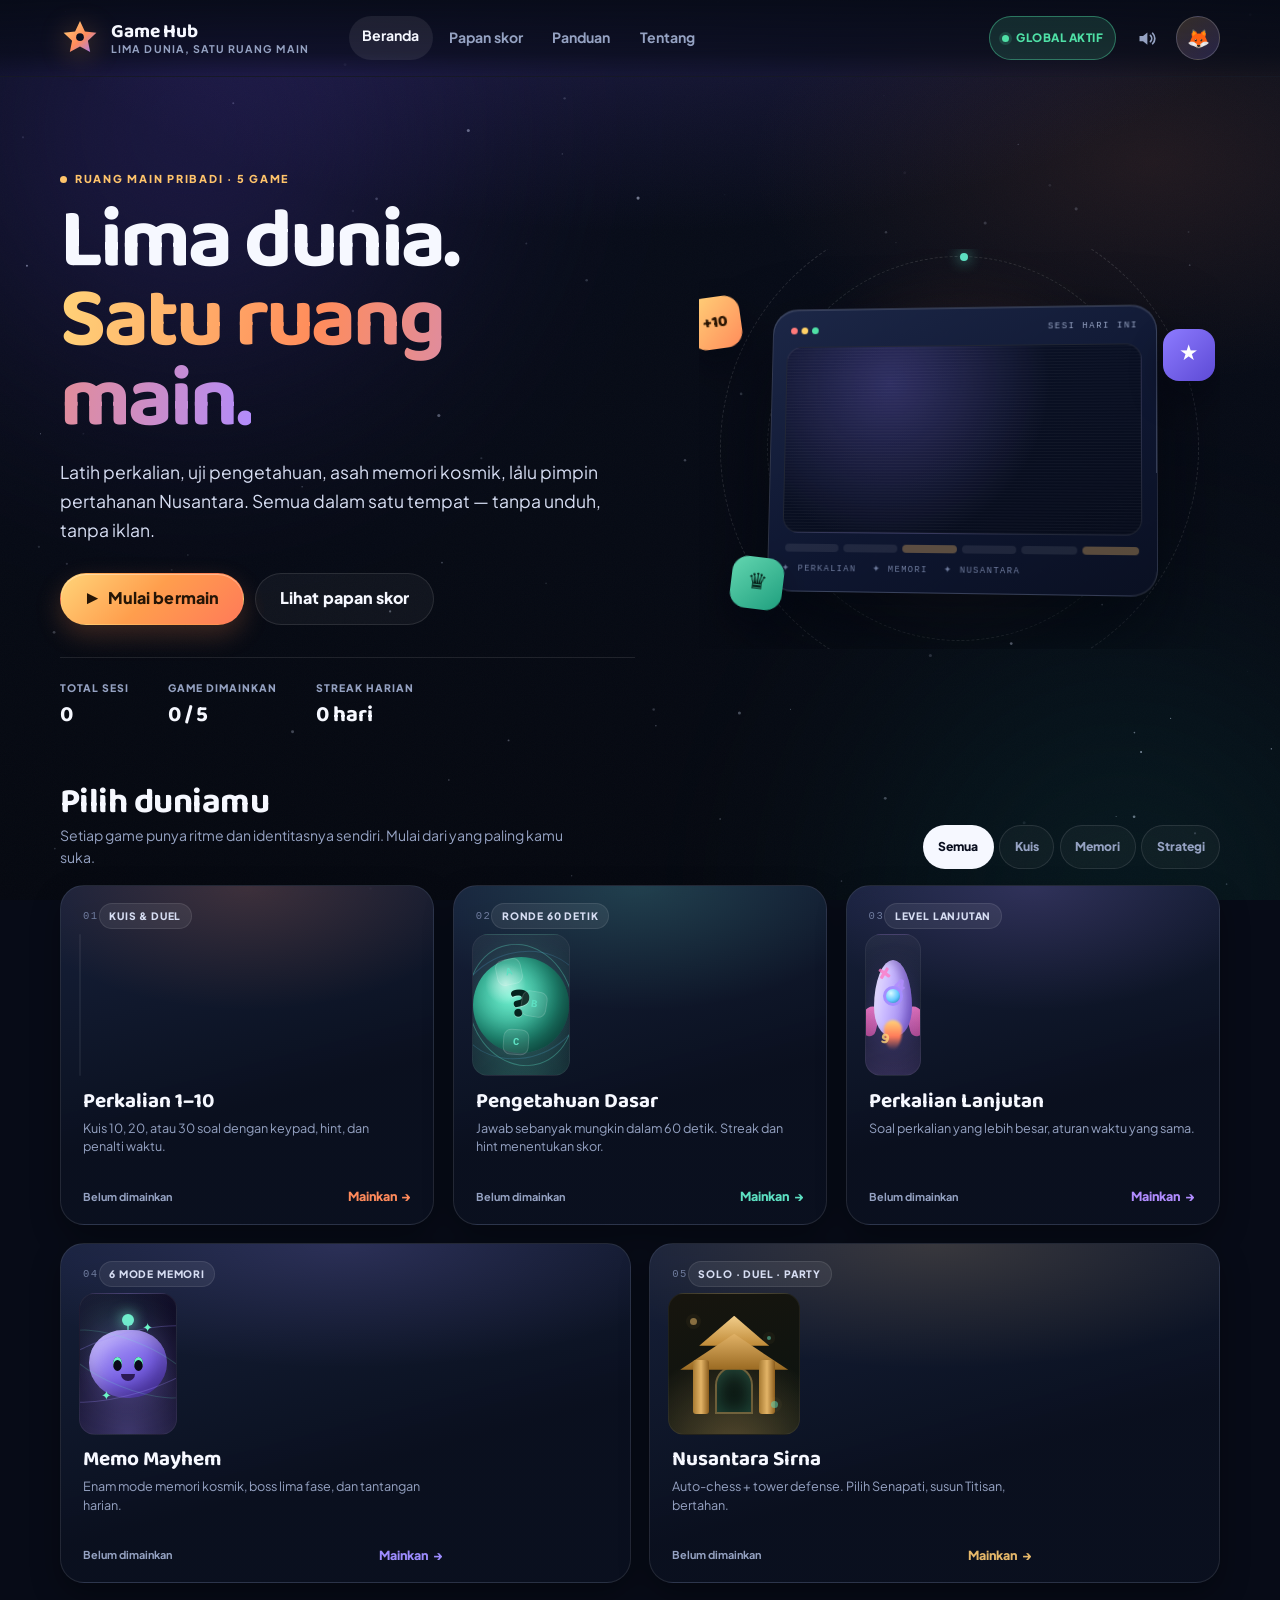
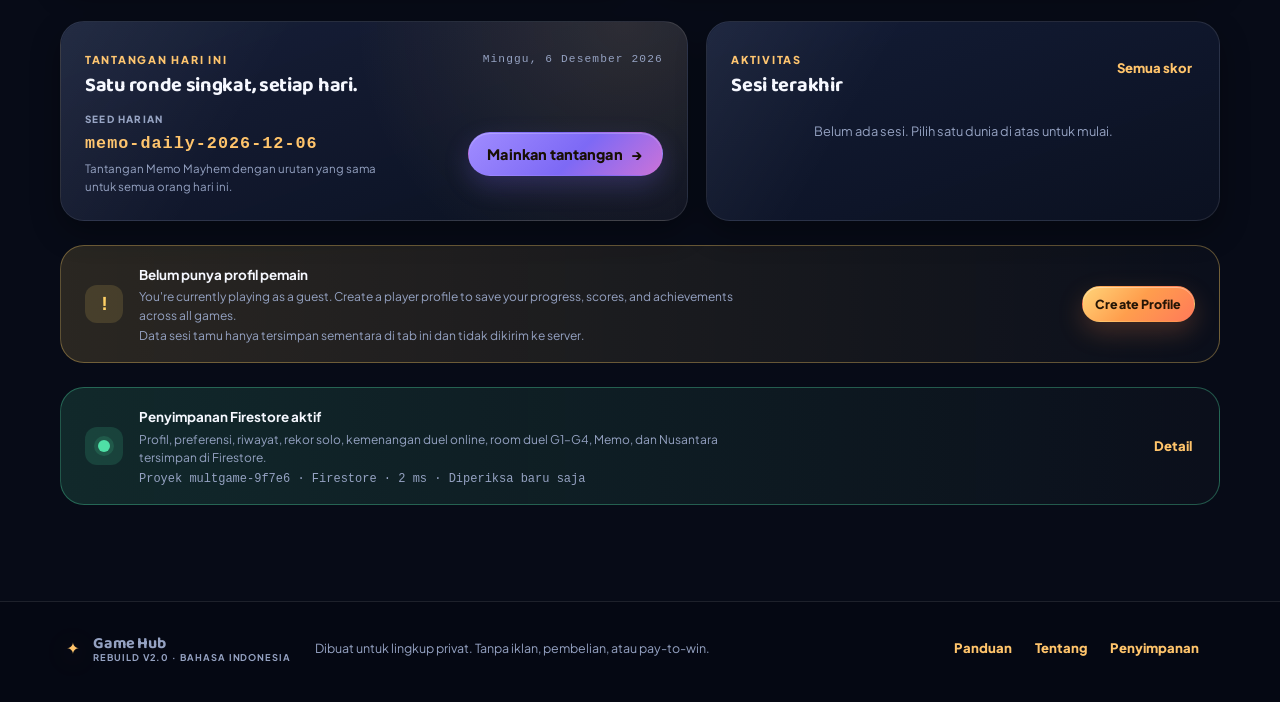
==== commit 74824d20: "Complete gameplay audit fixes and G5 landscape glass UI" ====
--- a/harness-g1g3.html
+++ b/harness-g1g3.html
@@ -9,13 +9,13 @@
   <link rel="preconnect" href="https://fonts.googleapis.com">
   <link rel="preconnect" href="https://fonts.gstatic.com" crossorigin>
   <link href="https://fonts.googleapis.com/css2?family=Baloo+2:wght@500;600;700;800&family=Plus+Jakarta+Sans:ital,wght@0,400;0,500;0,600;0,700;0,800;1,500&display=swap" rel="stylesheet">
-  <link rel="stylesheet" href="css/tokens.css?v=stub-1795631000001">
-  <link rel="stylesheet" href="css/base.css?v=stub-1795631000001">
-  <link rel="stylesheet" href="css/components.css?v=stub-1795631000001">
-  <link rel="stylesheet" href="css/hub.css?v=stub-1795631000001">
-  <link rel="stylesheet" href="css/quiz.css?v=stub-1795631000001">
-  <link rel="stylesheet" href="css/memo.css?v=stub-1795631000001">
-  <link rel="stylesheet" href="css/nusantara.css?v=stub-1795631000001">
+  <link rel="stylesheet" href="css/tokens.css?v=stub-1795632000002">
+  <link rel="stylesheet" href="css/base.css?v=stub-1795632000002">
+  <link rel="stylesheet" href="css/components.css?v=stub-1795632000002">
+  <link rel="stylesheet" href="css/hub.css?v=stub-1795632000002">
+  <link rel="stylesheet" href="css/quiz.css?v=stub-1795632000002">
+  <link rel="stylesheet" href="css/memo.css?v=stub-1795632000002">
+  <link rel="stylesheet" href="css/nusantara.css?v=stub-1795632000002">
 </head>
 <body>
   <a class="skip-link" href="#main">Lewati ke konten utama</a>
@@ -29,7 +29,7 @@
 
   <header class="site-head" id="siteHead">
     <div class="site-head__inner">
-      <a class="brand" href="#/" data-nav="hub" aria-label="Game Hub, kembali ke beranda">
+      <a class="brand" href="#/" data-nav="hub" aria-label="Game Hub Lima dunia, satu ruang main, kembali ke beranda">
         <span class="brand__mark" aria-hidden="true">
           <svg viewBox="0 0 48 48" role="img" aria-hidden="true">
             <defs>
@@ -59,6 +59,7 @@
           <span class="mode-chip__dot" aria-hidden="true"></span>
           <span class="mode-chip__label" data-cloud-label>Menghubungkan…</span>
         </button>
+        <span class="sr-only" role="status" aria-live="polite" data-cloud-live></span>
         <button class="icon-btn" type="button" id="soundToggle" aria-label="Matikan suara" aria-pressed="true" title="Suara">
           <svg class="icon icon--sound-on" viewBox="0 0 24 24" aria-hidden="true"><path d="M4 9v6h4l5 4V5L8 9H4z" fill="currentColor"/><path d="M16.5 8.5a5 5 0 010 7M19 6a8.5 8.5 0 010 12" fill="none" stroke="currentColor" stroke-width="2" stroke-linecap="round"/></svg>
           <svg class="icon icon--sound-off" viewBox="0 0 24 24" aria-hidden="true"><path d="M4 9v6h4l5 4V5L8 9H4z" fill="currentColor"/><path d="M16 9l5 6m0-6l-5 6" fill="none" stroke="currentColor" stroke-width="2" stroke-linecap="round"/></svg>
@@ -138,11 +139,11 @@
           <h2>Pilih duniamu</h2>
           <p>Setiap game punya ritme dan identitasnya sendiri. Mulai dari yang paling kamu suka.</p>
         </div>
-        <div class="filter-tabs" role="tablist" aria-label="Filter game">
-          <button class="chip is-active" type="button" data-filter="all" role="tab" aria-selected="true">Semua</button>
-          <button class="chip" type="button" data-filter="kuis" role="tab" aria-selected="false">Kuis</button>
-          <button class="chip" type="button" data-filter="memori" role="tab" aria-selected="false">Memori</button>
-          <button class="chip" type="button" data-filter="strategi" role="tab" aria-selected="false">Strategi</button>
+        <div class="filter-tabs" role="group" aria-label="Filter game">
+          <button class="chip is-active" type="button" data-filter="all" aria-pressed="true">Semua</button>
+          <button class="chip" type="button" data-filter="kuis" aria-pressed="false">Kuis</button>
+          <button class="chip" type="button" data-filter="memori" aria-pressed="false">Memori</button>
+          <button class="chip" type="button" data-filter="strategi" aria-pressed="false">Strategi</button>
         </div>
       </div>
 
@@ -330,7 +331,7 @@
         <div class="hub-note__icon" aria-hidden="true"><span class="cloud-banner__dot"></span></div>
         <div>
           <strong data-cloud-title>Penyimpanan global: menghubungkan…</strong>
-          <p data-cloud-desc>Skor tetap aman di perangkat ini. Koneksi ke Firestore sedang diperiksa.</p>
+          <p data-cloud-desc>Skor tamu hanya tersimpan sementara di memori tab ini. Koneksi ke Firestore sedang diperiksa.</p>
           <p class="tiny muted cloud-banner__meta" data-cloud-meta>Proyek multgame-9f7e6 · Firebase Firestore</p>
         </div>
         <button class="text-btn" type="button" data-open="cloud-status">Detail</button>
@@ -363,9 +364,9 @@
   <div class="toast-stack" id="toastStack" role="status" aria-live="polite"></div>
   <div id="modalRoot"></div>
 
-  <script src="js/core/util.js?v=stub-1795631000001"></script>
-  <script src="js/core/audio.js?v=stub-1795631000001"></script>
-  <script src="js/core/firebase-config.js?v=stub-1795631000001"></script>
+  <script src="js/core/util.js?v=stub-1795632000002"></script>
+  <script src="js/core/audio.js?v=stub-1795632000002"></script>
+  <script src="js/core/firebase-config.js?v=stub-1795632000002"></script>
   <!-- Stub harus dipasang sebelum cloud agar adapter memakai window.firebase buatan uji. -->
   <script src="tools/stub-cloud.js"></script>
   <script>
@@ -384,31 +385,31 @@
     };
   })();
   </script>
-  <script src="js/core/cloud.js?v=stub-1795631000001"></script>
-  <script src="js/core/store.js?v=stub-1795631000001"></script>
-  <script src="js/core/identity.js?v=stub-1795631000001"></script>
-  <script src="js/core/ui.js?v=stub-1795631000001"></script>
+  <script src="js/core/cloud.js?v=stub-1795632000002"></script>
+  <script src="js/core/store.js?v=stub-1795632000002"></script>
+  <script src="js/core/identity.js?v=stub-1795632000002"></script>
+  <script src="js/core/ui.js?v=stub-1795632000002"></script>
   <script>window.GH.ui.countdown=function(){return Promise.resolve();};window.GH.ui.confetti=function(){};</script>
-  <script src="js/core/profile-ui.js?v=stub-1795631000001"></script>
-  <script src="js/core/room.js?v=stub-1795631000001"></script>
-  <script src="js/core/router.js?v=stub-1795631000001"></script>
-  <script src="js/data/knowledge.js?v=stub-1795631000001"></script>
-  <script src="js/data/advmath.js?v=stub-1795631000001"></script>
-  <script src="js/data/nusantara-data.js?v=stub-1795631000001"></script>
-  <script src="js/data/ns-schema.js?v=stub-1795631000001"></script>
-  <script src="js/data/ns-data.js?v=stub-1795631000001"></script>
-  <script src="js/data/ns-rng.js?v=stub-1795631000001"></script>
-  <script src="js/data/ns-core.js?v=stub-1795631000001"></script>
-  <script src="js/data/ns-battle.js?v=stub-1795631000001"></script>
-  <script src="js/data/ns-synergy.js?v=stub-1795631000001"></script>
-  <script src="js/data/ns-match.js?v=stub-1795631000001"></script>
-  <script src="js/data/ns-id.js?v=stub-1795631000001"></script>
-  <script src="js/data/ns-view.js?v=stub-1795631000001"></script>
-  <script src="js/game-quiz.js?v=stub-1795631000001"></script>
-  <script src="js/data/memo-core.js?v=stub-1795631000001"></script>
-  <script src="js/data/memo-data.js?v=stub-1795631000001"></script>
-  <script src="js/game-memo.js?v=stub-1795631000001"></script>
-  <script src="js/game-nusantara.js?v=stub-1795631000001"></script>
-  <script src="js/app.js?v=stub-1795631000001"></script>
+  <script src="js/core/profile-ui.js?v=stub-1795632000002"></script>
+  <script src="js/core/room.js?v=stub-1795632000002"></script>
+  <script src="js/core/router.js?v=stub-1795632000002"></script>
+  <script src="js/data/knowledge.js?v=stub-1795632000002"></script>
+  <script src="js/data/advmath.js?v=stub-1795632000002"></script>
+  <script src="js/data/nusantara-data.js?v=stub-1795632000002"></script>
+  <script src="js/data/ns-schema.js?v=stub-1795632000002"></script>
+  <script src="js/data/ns-data.js?v=stub-1795632000002"></script>
+  <script src="js/data/ns-rng.js?v=stub-1795632000002"></script>
+  <script src="js/data/ns-core.js?v=stub-1795632000002"></script>
+  <script src="js/data/ns-battle.js?v=stub-1795632000002"></script>
+  <script src="js/data/ns-synergy.js?v=stub-1795632000002"></script>
+  <script src="js/data/ns-match.js?v=stub-1795632000002"></script>
+  <script src="js/data/ns-id.js?v=stub-1795632000002"></script>
+  <script src="js/data/ns-view.js?v=stub-1795632000002"></script>
+  <script src="js/game-quiz.js?v=stub-1795632000002"></script>
+  <script src="js/data/memo-core.js?v=stub-1795632000002"></script>
+  <script src="js/data/memo-data.js?v=stub-1795632000002"></script>
+  <script src="js/game-memo.js?v=stub-1795632000002"></script>
+  <script src="js/game-nusantara.js?v=stub-1795632000002"></script>
+  <script src="js/app.js?v=stub-1795632000002"></script>
 </body>
 </html>
--- a/css/base.css
+++ b/css/base.css
@@ -104,7 +104,8 @@
   width: 100%;
   max-width: var(--container);
   margin-inline: auto;
-  padding-inline: clamp(1rem, 3.5vw, 2.5rem);
+  padding-left: calc(clamp(1rem, 3.5vw, 2.5rem) + var(--safe-left));
+  padding-right: calc(clamp(1rem, 3.5vw, 2.5rem) + var(--safe-right));
 }
 
 /* ---------- Header ---------- */
@@ -122,7 +123,8 @@
   max-width: var(--container);
   margin-inline: auto;
   min-height: var(--head-h);
-  padding-inline: clamp(1rem, 3.5vw, 2.5rem);
+  padding-left: calc(clamp(1rem, 3.5vw, 2.5rem) + var(--safe-left));
+  padding-right: calc(clamp(1rem, 3.5vw, 2.5rem) + var(--safe-right));
   display: flex;
   align-items: center;
   gap: clamp(0.75rem, 2.5vw, 2rem);
@@ -276,6 +278,33 @@
 }
 @media (max-width: 520px) {
   .brand__type small { display: none; }
-  .site-head__inner { gap: 0.5rem; }
+  .brand { gap: 0.4rem; }
+  .brand__mark { width: 32px; height: 32px; }
+  .site-head__inner {
+    gap: 0.35rem;
+    padding-left: calc(0.75rem + var(--safe-left));
+    padding-right: calc(0.75rem + var(--safe-right));
+  }
+  .site-head__actions { gap: 0.35rem; }
   .site-foot__inner { gap: 0.75rem; }
 }
+
+/* Gerak dikurangi: berlaku untuk semua halaman, termasuk mode "Kurangi animasi". */
+@media (prefers-reduced-motion: reduce) {
+  html { scroll-behavior: auto; }
+  *, *::before, *::after {
+    animation-duration: 0.01ms !important;
+    animation-iteration-count: 1 !important;
+    transition-duration: 0.01ms !important;
+    scroll-behavior: auto !important;
+  }
+}
+html[data-reduced-motion="true"] { scroll-behavior: auto; }
+html[data-reduced-motion="true"] *,
+html[data-reduced-motion="true"] *::before,
+html[data-reduced-motion="true"] *::after {
+  animation-duration: 0.01ms !important;
+  animation-iteration-count: 1 !important;
+  transition-duration: 0.01ms !important;
+  scroll-behavior: auto !important;
+}
--- a/css/components.css
+++ b/css/components.css
@@ -42,7 +42,7 @@
 }
 .btn--accent {
   background: linear-gradient(135deg, #a08cff 0%, #7d69f5 55%, #ff79c6 130%);
-  color: #fff;
+  color: #180f04;
   box-shadow: 0 10px 26px rgba(125, 105, 245, 0.24), inset 0 1px 0 rgba(255,255,255,0.22);
 }
 .btn--success { background: linear-gradient(135deg, #6ff0bd, #2fc38b); color: #06231a; }
@@ -614,3 +614,28 @@
   .modal__foot .btn { width: 100%; }
   .segmented__btn { padding: 0.4rem 0.65rem; font-size: 0.74rem; }
 }
+
+/* Layar landscape pendek: modal tetap bisa digulir tanpa memotong aksi. */
+@media (max-height: 480px) {
+  .modal-backdrop { padding: 6px; align-items: flex-start; }
+  .modal { max-height: calc(100dvh - 12px); }
+  .modal__head { padding: 12px 14px 0; }
+  .modal__body { padding: 12px 14px; }
+  .modal__foot { padding: 10px 14px 12px; }
+}
+
+/* High-contrast / forced-colors: jangan andalkan gradien atau warna saja. */
+@media (forced-colors: active) {
+  .btn, .chip, .segmented__btn, .panel, .card, .game-card, .hub-note, .modal {
+    border: 1px solid CanvasText;
+  }
+  .btn--primary, .btn--accent, .btn--success, .btn--danger {
+    background: ButtonFace;
+    color: ButtonText;
+    box-shadow: none;
+  }
+  .mode-chip__dot, .stat__value, .badge { border: 1px solid CanvasText; }
+  .ns-glass-exp { background: ButtonFace; color: ButtonText; border: 2px solid ButtonText; }
+  .ns-glass-exp::before { display: none; }
+  .ns-glass-hpbar i, .ns-glass-dmgbar i { forced-color-adjust: none; }
+}
--- a/css/hub.css
+++ b/css/hub.css
@@ -40,6 +40,7 @@
   display: grid;
   place-items: center;
   perspective: 1200px;
+  overflow: hidden;
 }
 .hub-hero__stage::before {
   content: "";
@@ -577,17 +578,17 @@
 .recent-item__value { font-family: var(--font-mono); font-size: 0.75rem; color: var(--brand); font-weight: 700; }
 
 .hub-note {
-  max-width: var(--container);
+  width: min(100%, calc(var(--container) - 2 * clamp(1rem, 3.5vw, 2.5rem)));
   margin: clamp(1rem, 2vw, 1.5rem) auto 0;
-  padding: var(--sp-4) var(--sp-5);
+  padding: var(--sp-4) calc(var(--sp-5) + var(--safe-right)) var(--sp-4) calc(var(--sp-5) + var(--safe-left));
   display: flex;
   align-items: center;
   gap: var(--sp-4);
   border: 1px solid var(--line);
   border-radius: var(--r-lg);
   background: rgba(255, 255, 255, 0.028);
-  margin-inline: clamp(1rem, 3.5vw, 2.5rem);
-}
+}
+.hub-note > div:not(.hub-note__icon) { min-width: 0; flex: 1 1 240px; }
 .hub-note__icon {
   flex: none;
   width: 38px; height: 38px;
@@ -598,7 +599,7 @@
   font-size: 1.1rem;
 }
 .hub-note strong { font-size: 0.84rem; }
-.hub-note p { font-size: 0.75rem; color: var(--muted); margin-top: 0.12rem; }
+.hub-note p { font-size: 0.75rem; color: var(--muted); margin-top: 0.12rem; overflow-wrap: anywhere; }
 .hub-note .text-btn { margin-left: auto; flex: none; }
 
 /* Status penyimpanan global */
@@ -683,6 +684,7 @@
   .hub-hero__actions .btn { width: 100%; }
   .hero-stats { gap: 1rem; }
   .daily-body .btn { width: 100%; }
+  .hub-note > .btn { width: 100%; margin-left: 0; }
 }
 @media (prefers-reduced-motion: reduce) {
   .hero-console, .globe, .rocket, .mimo--card, .floating-token, .orbit, .memo-star, .hero-console__step { animation: none !important; }
--- a/css/quiz.css
+++ b/css/quiz.css
@@ -166,7 +166,7 @@
 .best-card__meta { color: var(--muted); font-size: 0.74rem; font-weight: 600; }
 .mini-tabs { display: flex; gap: 0.2rem; padding: 3px; margin-bottom: 0.75rem; border-radius: var(--r-pill); background: rgba(4,8,18,0.42); border: 1px solid var(--line); }
 .mini-tab { flex: 1; min-height: 34px; border-radius: var(--r-pill); color: var(--muted); font-size: 0.72rem; font-weight: 800; }
-.mini-tab[aria-selected="true"] { background: var(--theme-soft, var(--brand-soft)); color: var(--theme, var(--brand)); }
+.mini-tab[aria-pressed="true"] { background: var(--theme-soft, var(--brand-soft)); color: var(--theme, var(--brand)); }
 .lb-card .panel__body { padding-top: 0.5rem; }
 .rules-details {
   border: 1px solid var(--line);
--- a/css/memo.css
+++ b/css/memo.css
@@ -304,7 +304,8 @@
 .memo-stimulus__head p { margin-inline: auto; }
 .memo-grid {
   display: grid;
-  grid-template-columns: repeat(3, minmax(0, 1fr));
+  grid-template-columns: repeat(var(--cols, 3), minmax(0, 1fr));
+  grid-template-rows: repeat(var(--rows, 3), minmax(0, 1fr));
   gap: clamp(0.4rem, 1vw, 0.7rem);
   width: 100%;
   max-width: 520px;
--- a/css/nusantara.css
+++ b/css/nusantara.css
@@ -924,3 +924,510 @@
 @media (max-width: 420px) {
   .ns-id-fields { grid-template-columns: minmax(0, 1fr); }
 }
+
+/* =========================================================
+   G5 IN-GAME · GLASS STAGE 1280 × 720
+   Tata letak mengikuti wireframe: skala stage tetap proporsional,
+   mekanisme/atribut data-* tetap memakai mesin ZIP yang lama.
+   ========================================================= */
+body.ns-glass-active { overflow: hidden; }
+body.ns-glass-active .site-head { display: none; }
+.ns-shell--glass > .game-head,
+.ns-shell--glass > .guest-notice { display: none !important; }
+
+.ns-glass-frame {
+  position: fixed;
+  inset: 0;
+  z-index: 60;
+  overflow: hidden;
+  pointer-events: none;
+  background: linear-gradient(135deg, #f3e3dd 0%, #d9d3e8 50%, #9fabc8 100%);
+}
+.ns-glass-stage {
+  --text: #1f2236;
+  --text-soft: #3d4260;
+  --muted: #555a76;
+  --line: rgba(120, 110, 180, 0.28);
+  --line-strong: rgba(120, 110, 180, 0.5);
+  --g5: #6d5df0;
+  --g5-2: #3fc8be;
+  --g5-soft: rgba(109, 93, 240, 0.14);
+  --warning: #8a5a00;
+  --warning-soft: rgba(255, 200, 80, 0.26);
+  --danger: #b32636;
+  --success: #207a4b;
+  --c1: #ffffff;
+  --c2: #34d17b;
+  --c3: #4aa3ff;
+  --c4: #b36bff;
+  --c5: #ffc83a;
+  position: absolute;
+  left: 50%;
+  top: 50%;
+  width: 1280px;
+  height: 720px;
+  transform: translate(-50%, -50%) scale(1);
+  transform-origin: center;
+  overflow: hidden;
+  pointer-events: auto;
+  color: var(--text);
+  font-family: 'Nunito', 'Plus Jakarta Sans', system-ui, sans-serif;
+  font-weight: 700;
+  user-select: none;
+  background:
+    radial-gradient(900px 620px at 8% 6%, rgba(255, 240, 232, 0.95), transparent 62%),
+    radial-gradient(800px 560px at 100% 0%, rgba(108, 122, 150, 0.8), transparent 60%),
+    radial-gradient(760px 560px at 92% 100%, rgba(176, 160, 240, 0.75), transparent 60%),
+    radial-gradient(700px 520px at 0% 100%, rgba(205, 225, 235, 0.8), transparent 58%),
+    linear-gradient(135deg, #f2e1db, #d8d2e6 55%, #a9b4cf);
+  box-shadow: 0 24px 80px rgba(40, 34, 90, 0.35);
+}
+.ns-glass-orbs { position: absolute; inset: 0; pointer-events: none; overflow: hidden; }
+.ns-glass-orbs i {
+  position: absolute;
+  border-radius: 50%;
+  filter: blur(70px);
+  opacity: 0.55;
+  animation: nsGlassFloat 14s ease-in-out infinite alternate;
+}
+.ns-glass-orbs i:nth-child(1) { width: 460px; height: 460px; left: -90px; top: 420px; background: #a99bff; }
+.ns-glass-orbs i:nth-child(2) { width: 440px; height: 300px; left: 480px; top: 580px; background: #62d6cc; animation-delay: -3s; }
+.ns-glass-orbs i:nth-child(3) { width: 420px; height: 360px; left: 140px; top: -110px; background: #ff9fc8; animation-delay: -7s; }
+.ns-glass-orbs i:nth-child(4) { width: 420px; height: 420px; right: -70px; top: 300px; background: #7c8cff; animation-delay: -10s; }
+@keyframes nsGlassFloat {
+  from { transform: translate3d(0, 0, 0) scale(1); }
+  to { transform: translate3d(18px, -14px, 0) scale(1.05); }
+}
+.ns-glass-panel {
+  border: 1px solid rgba(255, 255, 255, 0.8);
+  border-radius: 18px;
+  background: linear-gradient(135deg, rgba(255, 255, 255, 0.6), rgba(255, 255, 255, 0.26));
+  -webkit-backdrop-filter: blur(20px) saturate(170%);
+  backdrop-filter: blur(20px) saturate(170%);
+  box-shadow:
+    0 14px 34px rgba(70, 60, 120, 0.18),
+    inset 0 1.5px 1px rgba(255, 255, 255, 0.95),
+    inset 0 -1px 2px rgba(120, 105, 190, 0.18);
+}
+.ns-glass-stage button { font-family: inherit; }
+.ns-glass-stage button:disabled { opacity: 0.45; cursor: not-allowed; }
+.ns-glass-round,
+.ns-glass-pill,
+.ns-glass-mini { cursor: pointer; transition: transform 0.08s, filter 0.15s; }
+.ns-glass-round:hover:not(:disabled),
+.ns-glass-pill:hover:not(:disabled),
+.ns-glass-mini:hover:not(:disabled) { filter: brightness(1.05) saturate(1.12); }
+.ns-glass-round:active:not(:disabled),
+.ns-glass-pill:active:not(:disabled),
+.ns-glass-mini:active:not(:disabled) { transform: scale(0.96); }
+
+/* Menu sudut kiri atas */
+.ns-glass-menu { position: absolute; left: 12px; top: 10px; display: flex; gap: 8px; z-index: 6; }
+.ns-glass-round {
+  width: 44px;
+  height: 44px;
+  display: grid;
+  place-items: center;
+  border-radius: 50%;
+  border: 1.5px solid rgba(255, 255, 255, 0.92);
+  background: radial-gradient(circle at 35% 25%, rgba(255, 255, 255, 0.95), rgba(255, 255, 255, 0.5) 60%, rgba(200, 190, 255, 0.35));
+  box-shadow: 0 0 0 2px rgba(109, 93, 240, 0.28), 0 8px 18px rgba(70, 60, 120, 0.22), inset 0 -3px 6px rgba(120, 105, 190, 0.18);
+  color: var(--text);
+  font-size: 20px;
+  font-weight: 800;
+}
+.ns-glass-round--exit {
+  box-shadow: 0 0 0 2px rgba(229, 72, 77, 0.5), 0 8px 18px rgba(70, 60, 120, 0.22), inset 0 -3px 6px rgba(229, 72, 77, 0.15);
+}
+
+/* Bar atas */
+.ns-glass-stage .ns-hud.ns-glass-topbar {
+  position: absolute;
+  left: 340px;
+  top: 0;
+  width: 600px;
+  height: 60px;
+  margin: 0;
+  padding: 0 18px 0 78px;
+  display: grid;
+  grid-template-columns: minmax(0, 1fr) auto;
+  align-items: center;
+  gap: 12px;
+  border-radius: 0 0 20px 20px;
+}
+.ns-glass-timer {
+  position: absolute;
+  left: 12px;
+  top: 0;
+  width: 52px;
+  height: 68px;
+  clip-path: polygon(0 0, 100% 0, 100% 80%, 50% 100%, 0 80%);
+  background: linear-gradient(180deg, #ffd983, #f39a3d);
+  color: #fff;
+  display: flex;
+  flex-direction: column;
+  align-items: center;
+  justify-content: center;
+  padding-bottom: 8px;
+  transition: background 0.3s;
+  text-shadow: 0 2px 3px rgba(120, 60, 0, 0.4);
+}
+.ns-glass-timer.is-battle { background: linear-gradient(180deg, #ff9d9d, #e5484d); }
+.ns-glass-timer.is-urgent { animation: nsGlassPulse 1s infinite; }
+@keyframes nsGlassPulse { 0%, 100% { opacity: 1; } 50% { opacity: 0.6; } }
+.ns-glass-timer b { font-size: 26px; line-height: 1; }
+.ns-glass-timer span { font-size: 7px; letter-spacing: 0.5px; margin-top: 2px; font-weight: 800; }
+.ns-glass-roundmeta { min-width: 0; }
+.ns-glass-roundmeta strong { display: block; font-size: 17px; font-weight: 800; }
+.ns-glass-roundmeta strong b { font-size: 18px; }
+.ns-glass-roundmeta small { display: block; font-size: 13px; color: var(--g5); font-weight: 700; }
+.ns-glass-topstats { display: flex; align-items: center; gap: 14px; }
+.ns-glass-topstat {
+  display: grid;
+  grid-template-columns: auto auto;
+  column-gap: 5px;
+  align-items: center;
+  text-align: right;
+}
+.ns-glass-topstat > span { grid-row: span 2; font-size: 16px; }
+.ns-glass-topstat b { font-size: 16px; font-variant-numeric: tabular-nums; }
+.ns-glass-topstat small { grid-column: 2; font-size: 10px; color: var(--muted); font-weight: 700; }
+.ns-glass-statsmall,
+.ns-glass-interest { color: #7a5cff !important; }
+
+/* Aksi kanan atas */
+.ns-glass-actions { position: absolute; right: 12px; top: 10px; display: flex; gap: 8px; z-index: 6; }
+.ns-glass-pill {
+  min-width: 96px;
+  height: 44px;
+  padding: 0 12px;
+  display: inline-flex;
+  align-items: center;
+  justify-content: center;
+  gap: 5px;
+  border-radius: 22px;
+  border: 1.5px solid rgba(255, 255, 255, 0.92);
+  background: linear-gradient(180deg, rgba(255, 255, 255, 0.82), rgba(255, 255, 255, 0.4));
+  -webkit-backdrop-filter: blur(10px);
+  backdrop-filter: blur(10px);
+  box-shadow: 0 8px 20px rgba(70, 60, 120, 0.2), inset 0 1px 1px #fff, 0 0 0 1.5px rgba(109, 93, 240, 0.25);
+  color: var(--text);
+  font-size: 13px;
+  font-weight: 800;
+  white-space: nowrap;
+}
+.ns-glass-pill--primary {
+  border-color: rgba(255, 255, 255, 0.6);
+  background: linear-gradient(135deg, #9a8cff, #6d5df0);
+  color: #fff;
+  text-shadow: 0 1px 2px rgba(40, 30, 120, 0.4);
+}
+.ns-glass-pill.is-info { cursor: default; }
+
+/* Panel samping kiri/kanan */
+.ns-glass-left,
+.ns-glass-right {
+  position: absolute;
+  top: 70px;
+  bottom: 110px;
+  width: 230px;
+  display: flex;
+  flex-direction: column;
+  gap: 8px;
+  z-index: 4;
+}
+.ns-glass-left { left: 0; }
+.ns-glass-right { right: 0; }
+.ns-glass-left > .ns-glass-panel,
+.ns-glass-right > .ns-glass-panel {
+  position: relative;
+  left: auto;
+  right: auto;
+  top: auto;
+  bottom: auto;
+  display: flex;
+  flex-direction: column;
+  min-height: 0;
+  padding: 8px;
+}
+.ns-glass-block__head {
+  flex: none;
+  margin: 4px 4px 6px;
+  font-size: 11px;
+  letter-spacing: 0.4px;
+  color: var(--muted);
+  font-weight: 800;
+}
+.ns-glass-block__body { flex: 1; min-height: 0; overflow-y: auto; padding-right: 2px; }
+.ns-glass-block__body::-webkit-scrollbar { width: 4px; }
+.ns-glass-block__body::-webkit-scrollbar-thumb { background: rgba(109, 93, 240, 0.35); border-radius: 2px; }
+.ns-glass-left > .ns-glass-panel:nth-child(1) { max-height: 210px; }
+.ns-glass-left > .ns-glass-panel:nth-child(2) { max-height: 110px; }
+.ns-glass-left > .ns-glass-panel:nth-child(3) { flex: 1 1 auto; }
+.ns-glass-right > .ns-glass-panel:nth-child(1) { max-height: 130px; }
+.ns-glass-right > .ns-glass-panel:nth-child(2) { flex: 1 1 auto; }
+.ns-glass-right > .ns-glass-panel:nth-child(3) { max-height: 200px; }
+
+.ns-glass-dmghead { display: flex; justify-content: space-between; font-size: 10px; font-weight: 800; color: var(--muted); }
+.ns-glass-dmghead__give { color: #1fa59b; }
+.ns-glass-dmghead__take { color: #d23b41; }
+.ns-glass-dmgrow { margin-top: 6px; }
+.ns-glass-dmgbar { position: relative; height: 22px; border-radius: 9px; overflow: hidden; background: rgba(50, 55, 95, 0.2); box-shadow: inset 0 1px 3px rgba(40, 40, 90, 0.25); }
+.ns-glass-dmgbar i { position: absolute; top: 0; bottom: 0; }
+.ns-glass-dmgbar__give { left: 0; background: linear-gradient(90deg, #3fc8be, #6aa0ff); }
+.ns-glass-dmgbar__take { right: 0; background: linear-gradient(270deg, #ff8f94, #e5484d); }
+.ns-glass-dmgrow small { display: block; margin-top: 4px; font-size: 10px; color: var(--muted); font-weight: 700; }
+.ns-glass-loglist { display: flex; flex-direction: column; gap: 4px; margin: 0 0 6px; padding: 0; list-style: none; }
+.ns-glass-loglist li { position: relative; padding-left: 10px; font-size: 10px; line-height: 1.35; color: var(--muted); }
+.ns-glass-loglist li::before { content: '·'; position: absolute; left: 0; color: var(--g5); font-weight: 800; }
+.ns-glass-wave { display: flex; align-items: center; gap: 6px; flex-wrap: wrap; padding-top: 6px; border-top: 1px solid var(--line); }
+.ns-glass-wave span { padding: 2px 8px; border-radius: 999px; background: rgba(109, 93, 240, 0.16); border: 1px solid rgba(109, 93, 240, 0.4); color: var(--g5); font-size: 10px; font-weight: 800; }
+.ns-glass-wave span.is-boss { background: rgba(229, 72, 77, 0.16); border-color: rgba(229, 72, 77, 0.45); color: var(--danger); }
+.ns-glass-wave small { font-size: 10px; color: var(--muted); font-weight: 700; }
+
+.ns-glass-player { display: flex; align-items: center; gap: 8px; margin-bottom: 8px; }
+.ns-glass-player__face {
+  width: 40px;
+  height: 40px;
+  flex: none;
+  display: grid;
+  place-items: center;
+  border-radius: 50%;
+  border: 2px solid rgba(255, 255, 255, 0.95);
+  background: linear-gradient(160deg, rgba(255, 255, 255, 0.95), rgba(180, 170, 255, 0.5));
+  box-shadow: 0 3px 8px rgba(70, 60, 120, 0.18);
+  color: var(--pick, var(--g5));
+  font-size: 18px;
+}
+.ns-glass-player strong { display: block; font-size: 13px; line-height: 1.15; }
+.ns-glass-player small { display: block; font-size: 11px; color: var(--muted); font-weight: 700; }
+.ns-glass-hpbar { position: relative; height: 24px; border-radius: 12px; overflow: hidden; border: 1px solid rgba(255, 255, 255, 0.7); background: rgba(50, 55, 95, 0.2); box-shadow: inset 0 1px 3px rgba(40, 40, 90, 0.25); }
+.ns-glass-hpbar i { position: absolute; left: 0; top: 0; bottom: 0; background: var(--success); transition: width 0.3s, background 0.3s; }
+.ns-glass-hpbar.is-danger i { background: var(--danger); }
+.ns-glass-hpbar b { position: absolute; inset: 0; z-index: 2; display: grid; place-items: center; font-size: 13px; color: #fff; text-shadow: 0 1px 2px rgba(20, 22, 60, 0.7); }
+.ns-glass-stage .btn--ghost { background: rgba(255, 255, 255, 0.55); border-color: rgba(255, 255, 255, 0.9); color: var(--text); }
+.ns-glass-stage .btn--danger { background: linear-gradient(135deg, rgba(255, 138, 143, 0.9), rgba(229, 72, 77, 0.8)); border-color: rgba(255, 255, 255, 0.9); color: #fff; }
+
+/* Kolom tengah: arena, bench, toko */
+.ns-glass-center {
+  position: absolute;
+  left: 50%;
+  top: 74px;
+  transform: translateX(-50%);
+  width: 480px;
+  z-index: 3;
+  display: flex;
+  flex-direction: column;
+  gap: 8px;
+}
+.ns-glass-boardhead { display: flex; align-items: baseline; justify-content: space-between; gap: 8px; padding: 0 4px; }
+.ns-glass-boardhead strong { font-size: 16px; font-weight: 800; }
+.ns-glass-boardhead span { font-size: 11px; color: var(--muted); font-weight: 700; }
+.ns-glass-boardwrap {
+  position: relative;
+  width: 100%;
+  padding: 4px;
+  border: 2px solid rgba(255, 255, 255, 0.8);
+  border-radius: 16px;
+  background: rgba(255, 255, 255, 0.2);
+  -webkit-backdrop-filter: blur(10px);
+  backdrop-filter: blur(10px);
+  box-shadow: 0 14px 34px rgba(70, 60, 120, 0.18), inset 0 1px 1px rgba(255, 255, 255, 0.8);
+}
+.ns-glass-stage .ns-board-wrap { padding: 0; border: 0; border-radius: 0; background: transparent; box-shadow: none; overflow: visible; }
+.ns-glass-stage .ns-board { min-width: 0; width: 100%; aspect-ratio: 9 / 7; gap: 0; grid-template-columns: repeat(9, minmax(0, 1fr)); }
+.ns-glass-stage .ns-cell { border-radius: 8px; border: 1px solid rgba(255, 255, 255, 0.55); background: rgba(255, 255, 255, 0.24); color: var(--text); }
+.ns-glass-stage .ns-cell--decor { background: transparent; border-color: transparent; }
+.ns-glass-stage .ns-cell--path { background: linear-gradient(135deg, rgba(255, 196, 140, 0.5), rgba(236, 160, 120, 0.4)); border-color: rgba(255, 255, 255, 0.6); }
+.ns-glass-stage .ns-cell--path::after { background: rgba(163, 95, 0, 0.45); }
+.ns-glass-stage .ns-cell--portal { background: radial-gradient(circle at 50% 50%, rgba(167, 139, 250, 0.5), transparent 68%), linear-gradient(160deg, rgba(255, 255, 255, 0.65), rgba(180, 170, 255, 0.35)); border-color: #c4b5fd; }
+.ns-glass-stage .ns-cell--commander { background: radial-gradient(circle at 50% 50%, rgba(230, 184, 106, 0.5), transparent 68%), linear-gradient(160deg, rgba(255, 240, 200, 0.75), rgba(255, 210, 160, 0.4)); border-color: #e6b86a; }
+.ns-glass-stage .ns-cell--tile { border: 1.5px dashed rgba(109, 93, 240, 0.5); background: transparent; }
+.ns-glass-stage button.ns-cell--tile:hover { border-color: var(--g5); background: rgba(160, 150, 255, 0.35); }
+.ns-glass-stage .ns-cell--tile.can-place { border-color: var(--g5); background: rgba(160, 150, 255, 0.45); }
+.ns-glass-stage .ns-cmd-token { color: var(--pick, var(--g5)); text-shadow: 0 1px 2px rgba(20, 22, 60, 0.4); }
+.ns-glass-stage .ns-cmd-hp { background: var(--success); }
+.ns-glass-banner {
+  position: absolute;
+  left: 12px;
+  right: 12px;
+  bottom: 12px;
+  z-index: 5;
+  display: flex;
+  justify-content: space-between;
+  gap: 8px;
+  padding: 8px 12px;
+  border-radius: 14px;
+  border: 1px solid rgba(255, 255, 255, 0.9);
+  background: rgba(255, 255, 255, 0.75);
+  -webkit-backdrop-filter: blur(10px);
+  backdrop-filter: blur(10px);
+  box-shadow: 0 10px 24px rgba(70, 60, 120, 0.22);
+}
+.ns-glass-banner strong { font-size: 13px; }
+.ns-glass-banner span { font-size: 11px; color: var(--muted); font-weight: 700; }
+.ns-glass-banner.is-reward { border-color: rgba(230, 184, 106, 0.8); background: rgba(255, 238, 200, 0.8); }
+
+.ns-glass-benchwrap .ns-bench { grid-template-columns: repeat(9, minmax(0, 1fr)); gap: 4px; }
+.ns-glass-stage .ns-bench-slot {
+  aspect-ratio: 1;
+  border-radius: 13px;
+  border: 1.5px dashed rgba(109, 93, 240, 0.35);
+  background: linear-gradient(160deg, rgba(255, 255, 255, 0.58), rgba(255, 255, 255, 0.26));
+  box-shadow: inset 0 1px 1px #fff;
+}
+.ns-glass-stage .ns-bench-slot.has-unit { border-style: solid; border-color: rgba(255, 255, 255, 0.92); cursor: pointer; }
+.ns-glass-stage .ns-bench-slot.is-selected { border-color: var(--g5); box-shadow: 0 0 0 2px rgba(109, 93, 240, 0.4); }
+
+.ns-glass-shopwrap { display: grid; grid-template-columns: repeat(5, minmax(0, 1fr)); gap: 6px; }
+.ns-glass-stage .ns-shop-card {
+  min-height: 0;
+  aspect-ratio: 3 / 4;
+  padding: 6px;
+  align-items: center;
+  text-align: center;
+  border: 2px solid rgba(255, 255, 255, 0.85);
+  border-radius: 16px;
+  background: linear-gradient(165deg, rgba(150, 135, 255, 0.68), rgba(90, 170, 235, 0.55) 60%, rgba(80, 205, 195, 0.5));
+  box-shadow: 0 10px 22px rgba(70, 60, 120, 0.2), inset 0 1px 1px rgba(255, 255, 255, 0.8);
+  color: var(--text);
+  gap: 1px;
+}
+.ns-glass-stage .ns-shop-card__top { width: 100%; }
+.ns-glass-stage .ns-shop-card__cost { background: rgba(255, 255, 255, 0.75); color: #7a4a00; }
+.ns-glass-stage .ns-shop-card__icons { color: rgba(255, 255, 255, 0.9); }
+.ns-glass-stage .ns-shop-card__name { font-size: 11px; line-height: 1.1; text-shadow: 0 1px 2px rgba(20, 22, 60, 0.6); }
+.ns-glass-stage .ns-shop-card--c1 .ns-shop-card__name { color: var(--c1); }
+.ns-glass-stage .ns-shop-card--c2 .ns-shop-card__name { color: var(--c2); }
+.ns-glass-stage .ns-shop-card--c3 .ns-shop-card__name { color: var(--c3); }
+.ns-glass-stage .ns-shop-card--c4 .ns-shop-card__name { color: var(--c4); }
+.ns-glass-stage .ns-shop-card--c5 .ns-shop-card__name { color: var(--c5); }
+.ns-glass-stage .ns-shop-card__trait { font-size: 9px; color: rgba(255, 255, 255, 0.9); }
+.ns-glass-stage .ns-shop-card__skill { font-size: 9px; color: #fff; text-shadow: 0 1px 2px rgba(20, 22, 60, 0.55); }
+.ns-glass-stage .ns-shop-card.is-sold { background: rgba(238, 241, 250, 0.84); -webkit-backdrop-filter: blur(4px); backdrop-filter: blur(4px); }
+.ns-glass-shopfoot { display: flex; align-items: center; justify-content: space-between; gap: 8px; font-size: 11px; color: var(--muted); font-weight: 700; }
+.ns-glass-mini {
+  min-height: 32px;
+  padding: 0 10px;
+  border-radius: 16px;
+  border: 1.5px solid rgba(255, 255, 255, 0.9);
+  background: rgba(255, 255, 255, 0.6);
+  color: var(--text);
+  font-size: 11px;
+  font-weight: 800;
+  white-space: nowrap;
+}
+
+/* Kontrol bawah: EXP, ekonomi, tempat sampah */
+.ns-glass-exp {
+  --p: 0;
+  position: absolute;
+  left: 14px;
+  bottom: 14px;
+  width: 96px;
+  height: 96px;
+  padding: 0;
+  border: 0;
+  border-radius: 50%;
+  background: conic-gradient(var(--g5) calc(var(--p) * 1%), rgba(255, 255, 255, 0.6) 0);
+  box-shadow: 0 10px 24px rgba(70, 60, 150, 0.28);
+  display: flex;
+  flex-direction: column;
+  align-items: center;
+  justify-content: center;
+  transition: filter 0.15s, transform 0.08s;
+}
+.ns-glass-exp::before {
+  content: '';
+  position: absolute;
+  inset: 7px;
+  border-radius: 50%;
+  background: radial-gradient(circle at 35% 25%, rgba(255, 255, 255, 0.97), rgba(232, 226, 255, 0.75));
+  box-shadow: inset 0 2px 3px rgba(255, 255, 255, 0.9), inset 0 -3px 6px rgba(120, 105, 190, 0.2);
+}
+.ns-glass-exp > * { position: relative; z-index: 1; }
+.ns-glass-exp__t { font-size: 15px; font-weight: 800; }
+.ns-glass-exp__n { font-size: 11px; color: var(--muted); margin-top: 2px; font-weight: 700; }
+.ns-glass-eco {
+  position: absolute;
+  left: 120px;
+  bottom: 14px;
+  width: 130px;
+  height: 62px;
+  padding: 8px 10px;
+  display: flex;
+  flex-direction: column;
+  justify-content: center;
+  gap: 6px;
+  font-size: 14px;
+  font-weight: 800;
+}
+.ns-glass-trash {
+  position: absolute;
+  right: 14px;
+  bottom: 14px;
+  width: 96px;
+  height: 96px;
+  border-radius: 50%;
+  display: flex;
+  flex-direction: column;
+  align-items: center;
+  justify-content: center;
+  font-size: 32px;
+  gap: 2px;
+  border: 3px dashed rgba(229, 72, 77, 0.75);
+  background: rgba(255, 225, 228, 0.5);
+  -webkit-backdrop-filter: blur(10px);
+  backdrop-filter: blur(10px);
+  box-shadow: 0 10px 24px rgba(229, 72, 77, 0.2), inset 0 1.5px 1px rgba(255, 255, 255, 0.85);
+  color: #b8283a;
+  transition: background 0.15s, transform 0.1s;
+}
+.ns-glass-trash small { font-size: 11px; font-weight: 800; }
+.ns-glass-trash:hover:not(:disabled) { background: rgba(255, 160, 168, 0.65); transform: scale(1.05); }
+
+/* Ajakan landscape: hanya muncul di ponsel portrait */
+.ns-glass-rotate {
+  --text: #1f2236;
+  --text-soft: #3d4260;
+  --muted: #555a76;
+  --g5: #5a49d8;
+  color: var(--text);
+  display: none;
+  position: absolute;
+  inset: 0;
+  z-index: 80;
+  place-items: center;
+  padding: calc(16px + var(--safe-top, 0px)) calc(16px + var(--safe-right, 0px)) calc(16px + var(--safe-bottom, 0px)) calc(16px + var(--safe-left, 0px));
+  overflow: auto;
+  pointer-events: auto;
+  background: rgba(232, 228, 248, 0.94);
+  -webkit-backdrop-filter: blur(18px);
+  backdrop-filter: blur(18px);
+}
+.ns-glass-rotate__card {
+  width: min(380px, 100%);
+  max-height: 100%;
+  overflow: auto;
+  padding: 26px;
+  border-radius: 24px;
+  text-align: center;
+  border: 1.5px solid rgba(255, 255, 255, 0.9);
+  background: linear-gradient(135deg, rgba(255, 255, 255, 0.88), rgba(255, 255, 255, 0.58));
+  box-shadow: 0 24px 60px rgba(50, 40, 110, 0.35), inset 0 1.5px 1px rgba(255, 255, 255, 0.95);
+}
+.ns-glass-rotate__icon { display: block; font-size: 44px; color: var(--g5); margin-bottom: 8px; }
+.ns-glass-rotate__card strong { display: block; font-size: 22px; font-weight: 800; }
+.ns-glass-rotate__card p { font-size: 13px; line-height: 1.5; color: var(--muted); margin: 10px 0 18px; font-weight: 700; }
+.ns-glass-rotate__actions { display: flex; justify-content: center; gap: 8px; flex-wrap: wrap; }
+.ns-glass-rotate.is-dismissed { display: none !important; }
+@media (orientation: portrait) and (max-width: 900px) {
+  .ns-glass-rotate:not(.is-dismissed) { display: grid; }
+}
+@media (prefers-reduced-motion: reduce) {
+  .ns-glass-orbs i,
+  .ns-glass-timer.is-urgent { animation: none !important; }
+}
+html[data-reduced-motion='true'] .ns-glass-orbs i,
+html[data-reduced-motion='true'] .ns-glass-timer.is-urgent { animation: none !important; }
+
